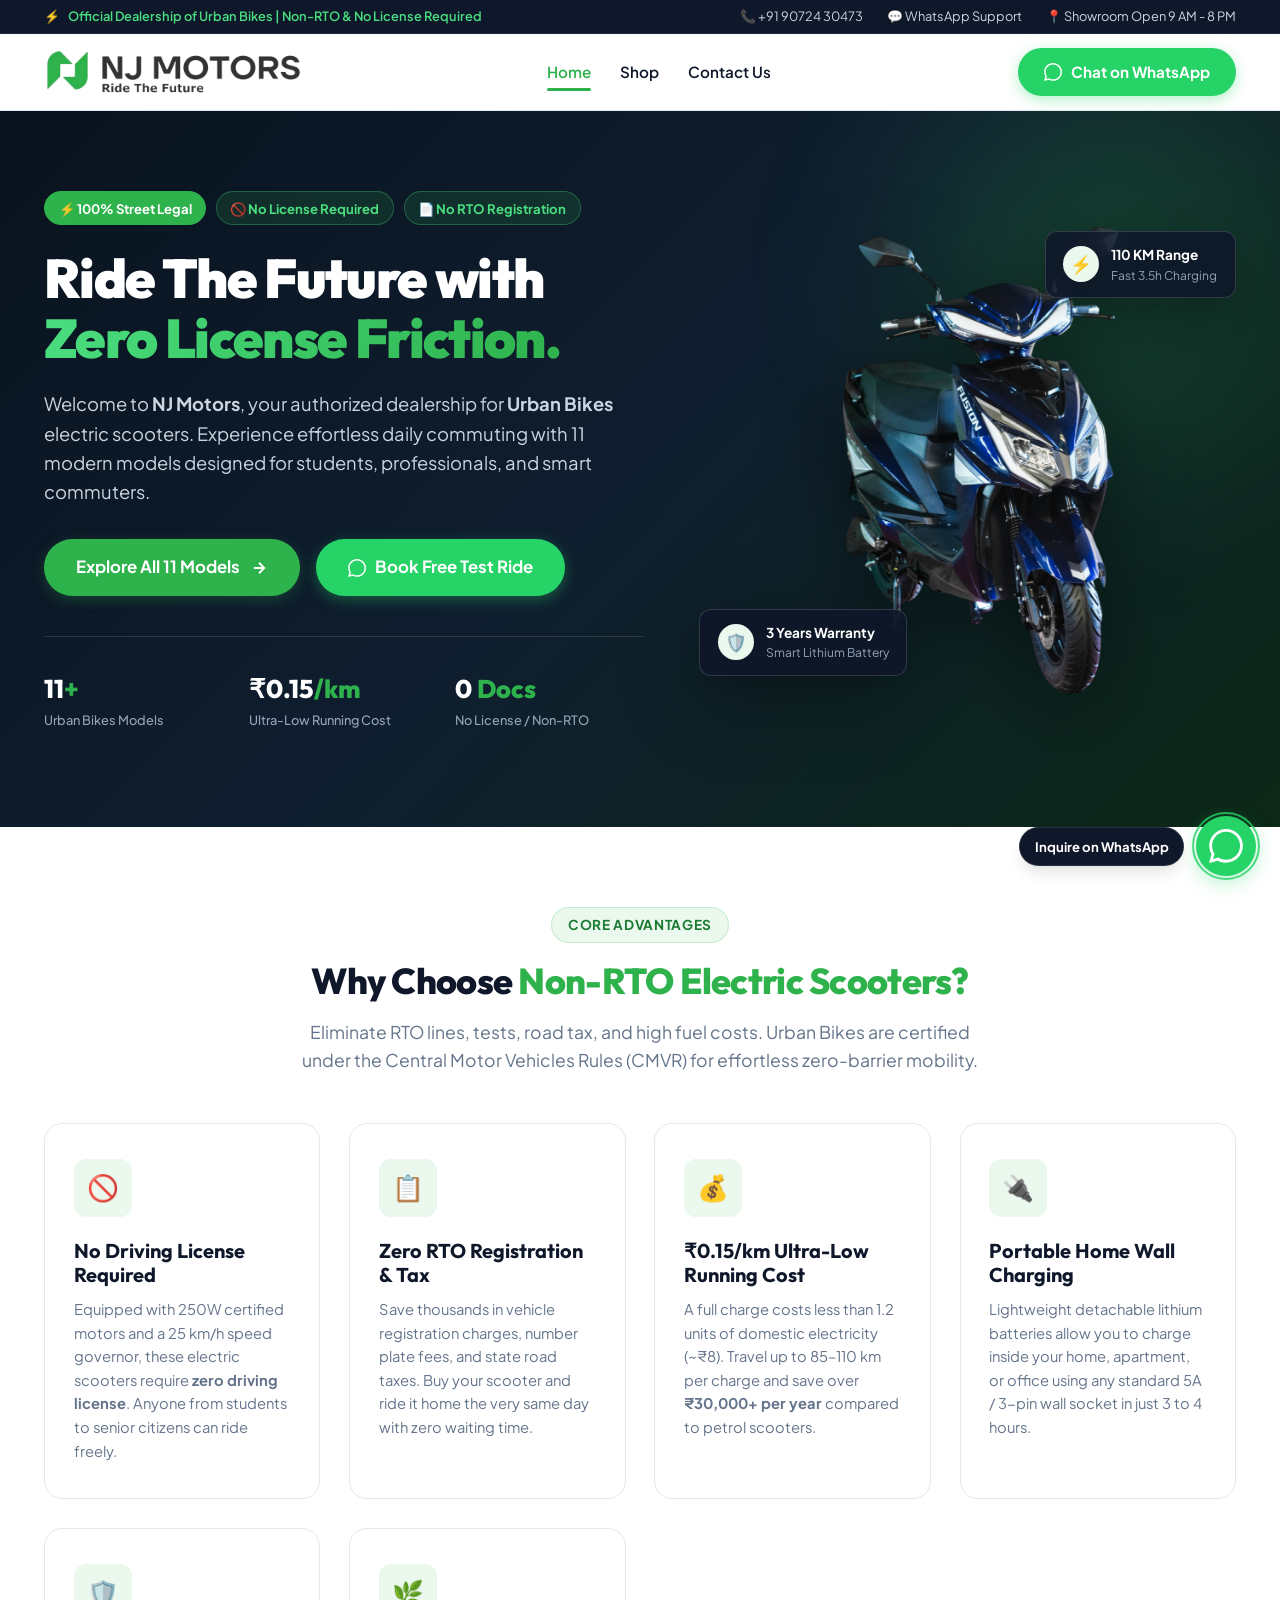
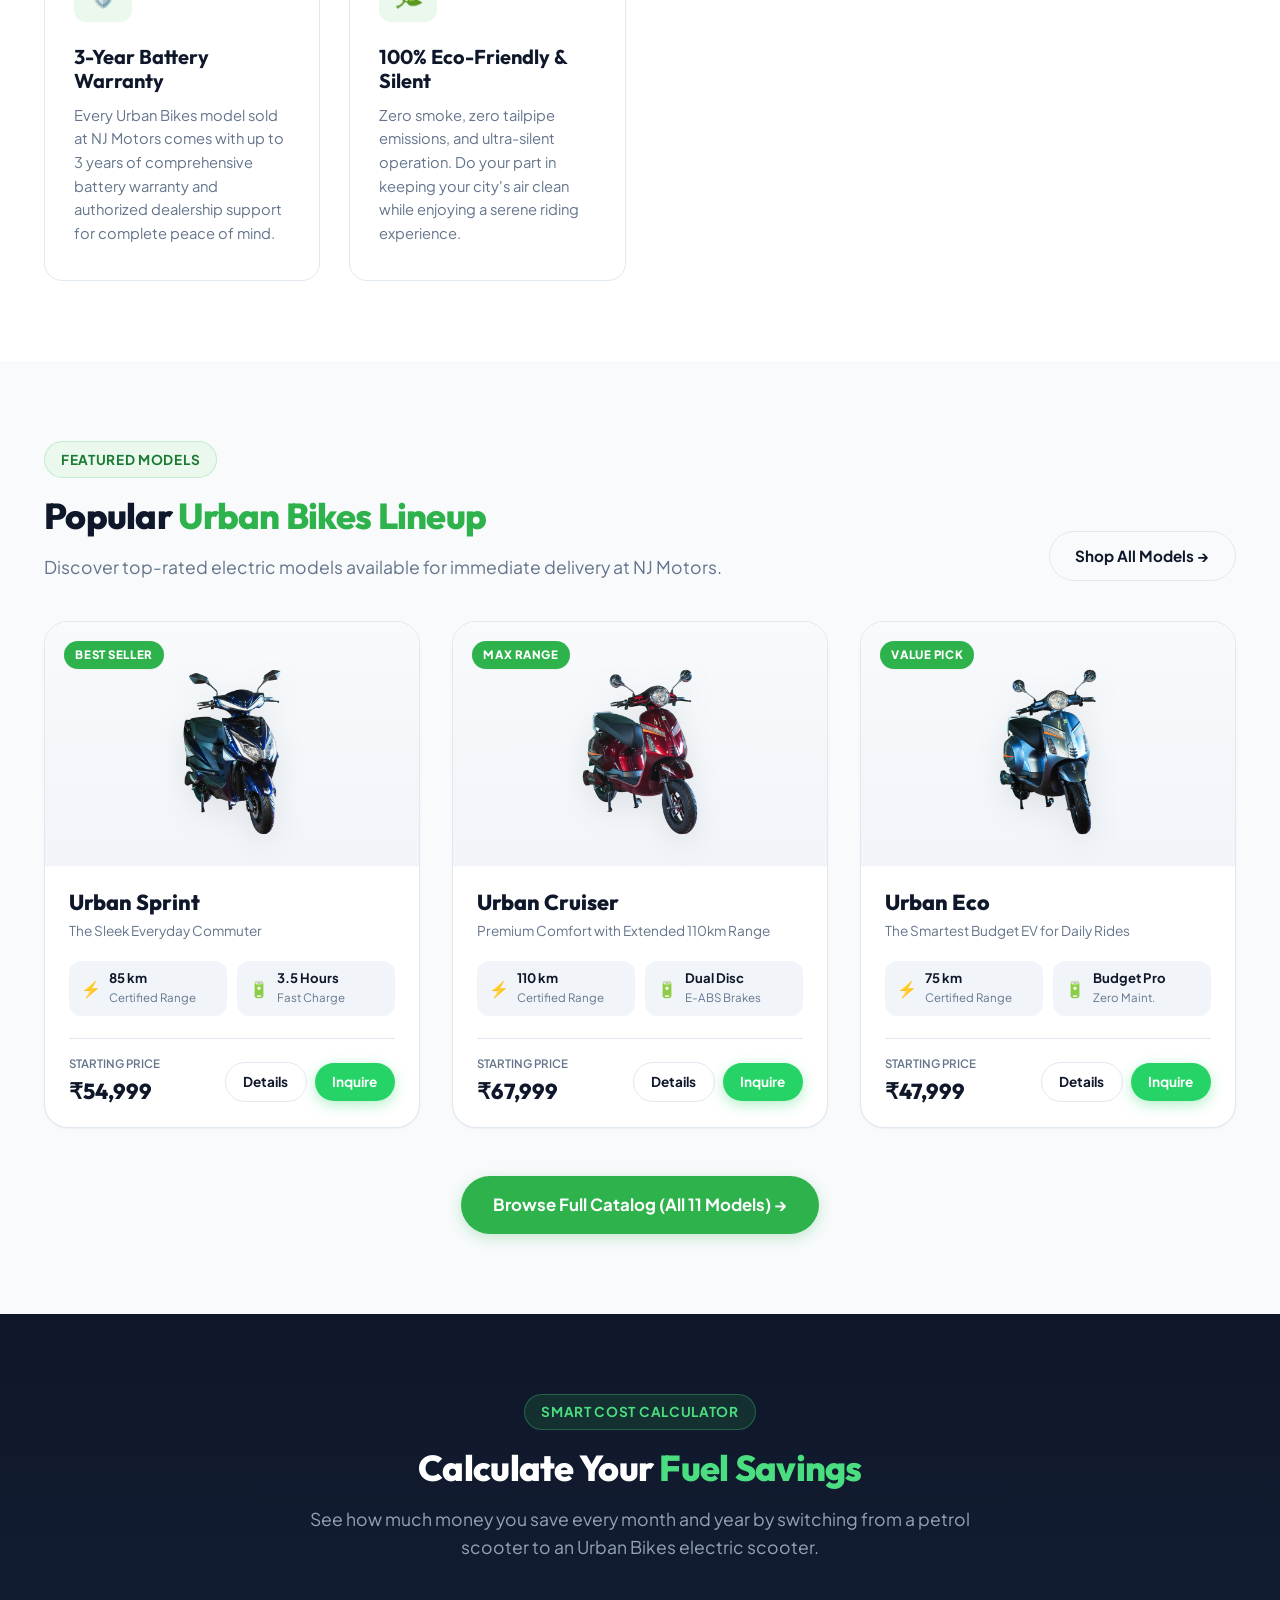
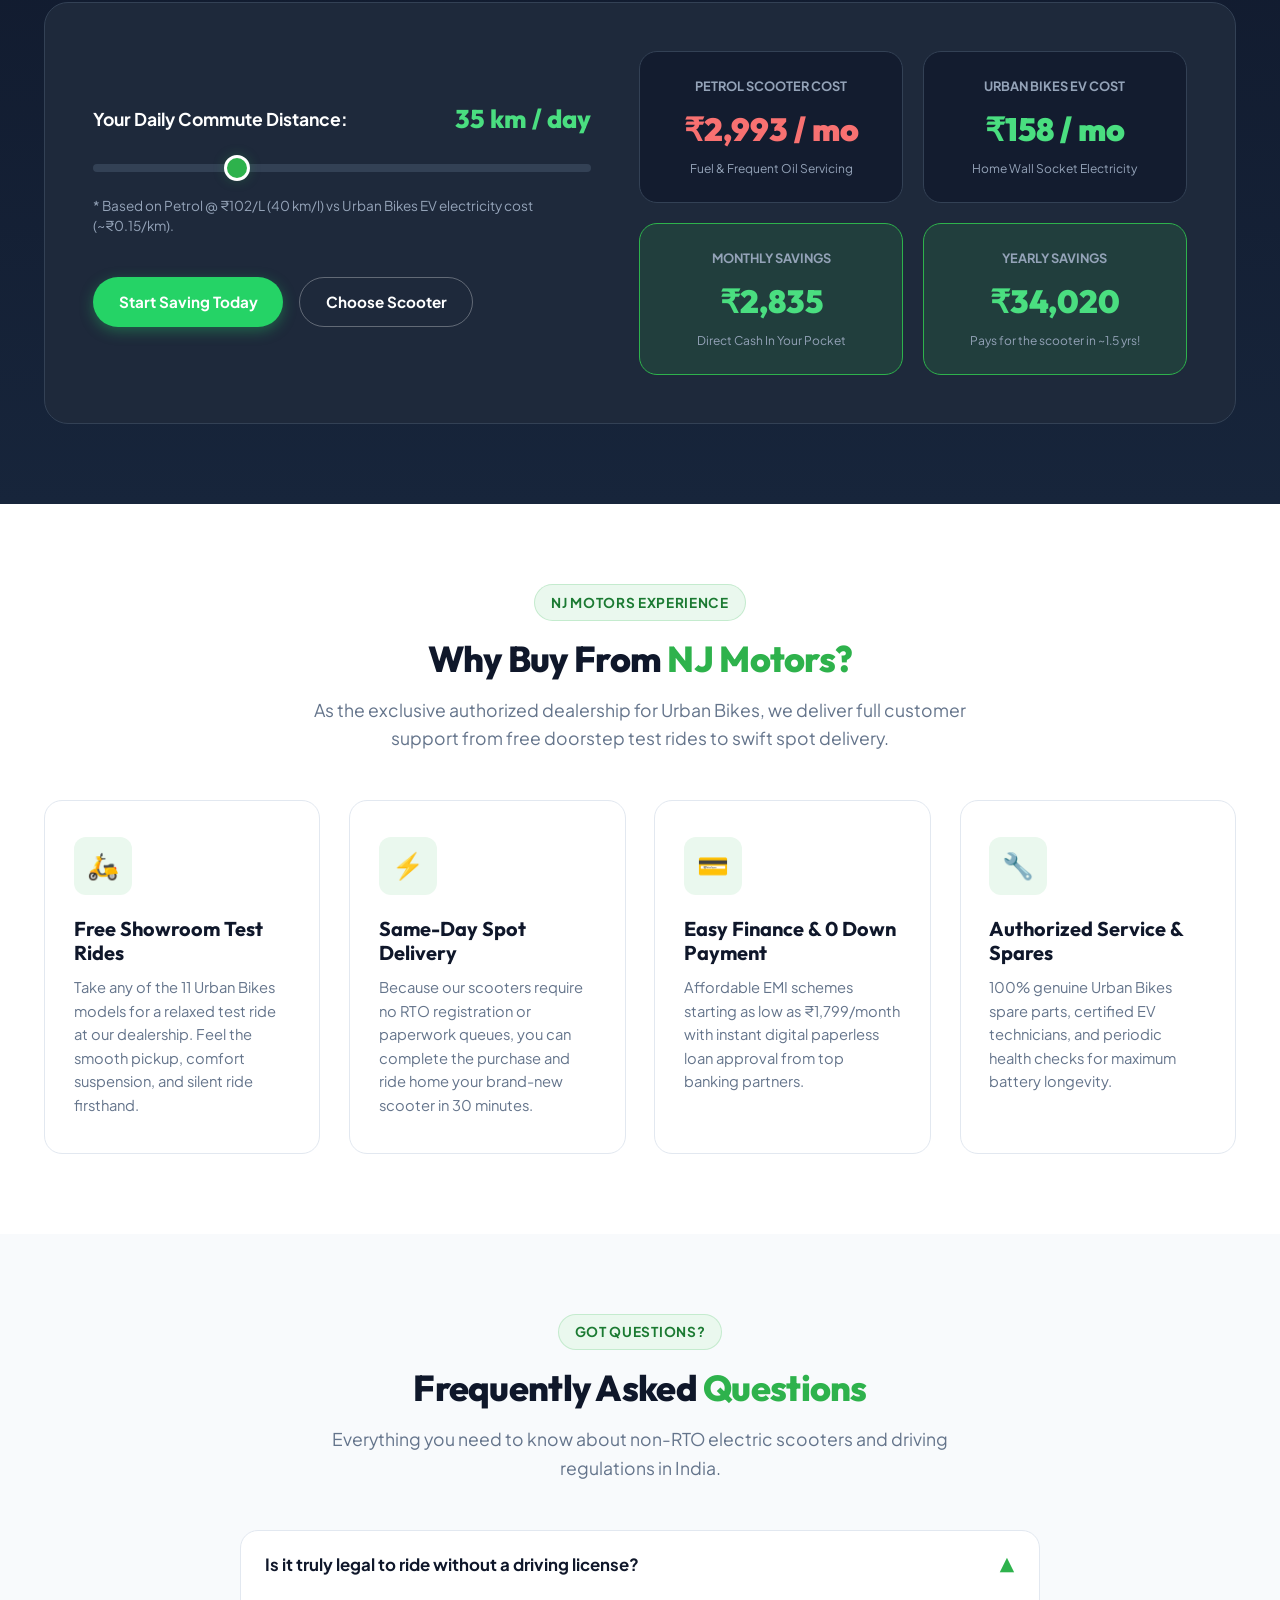
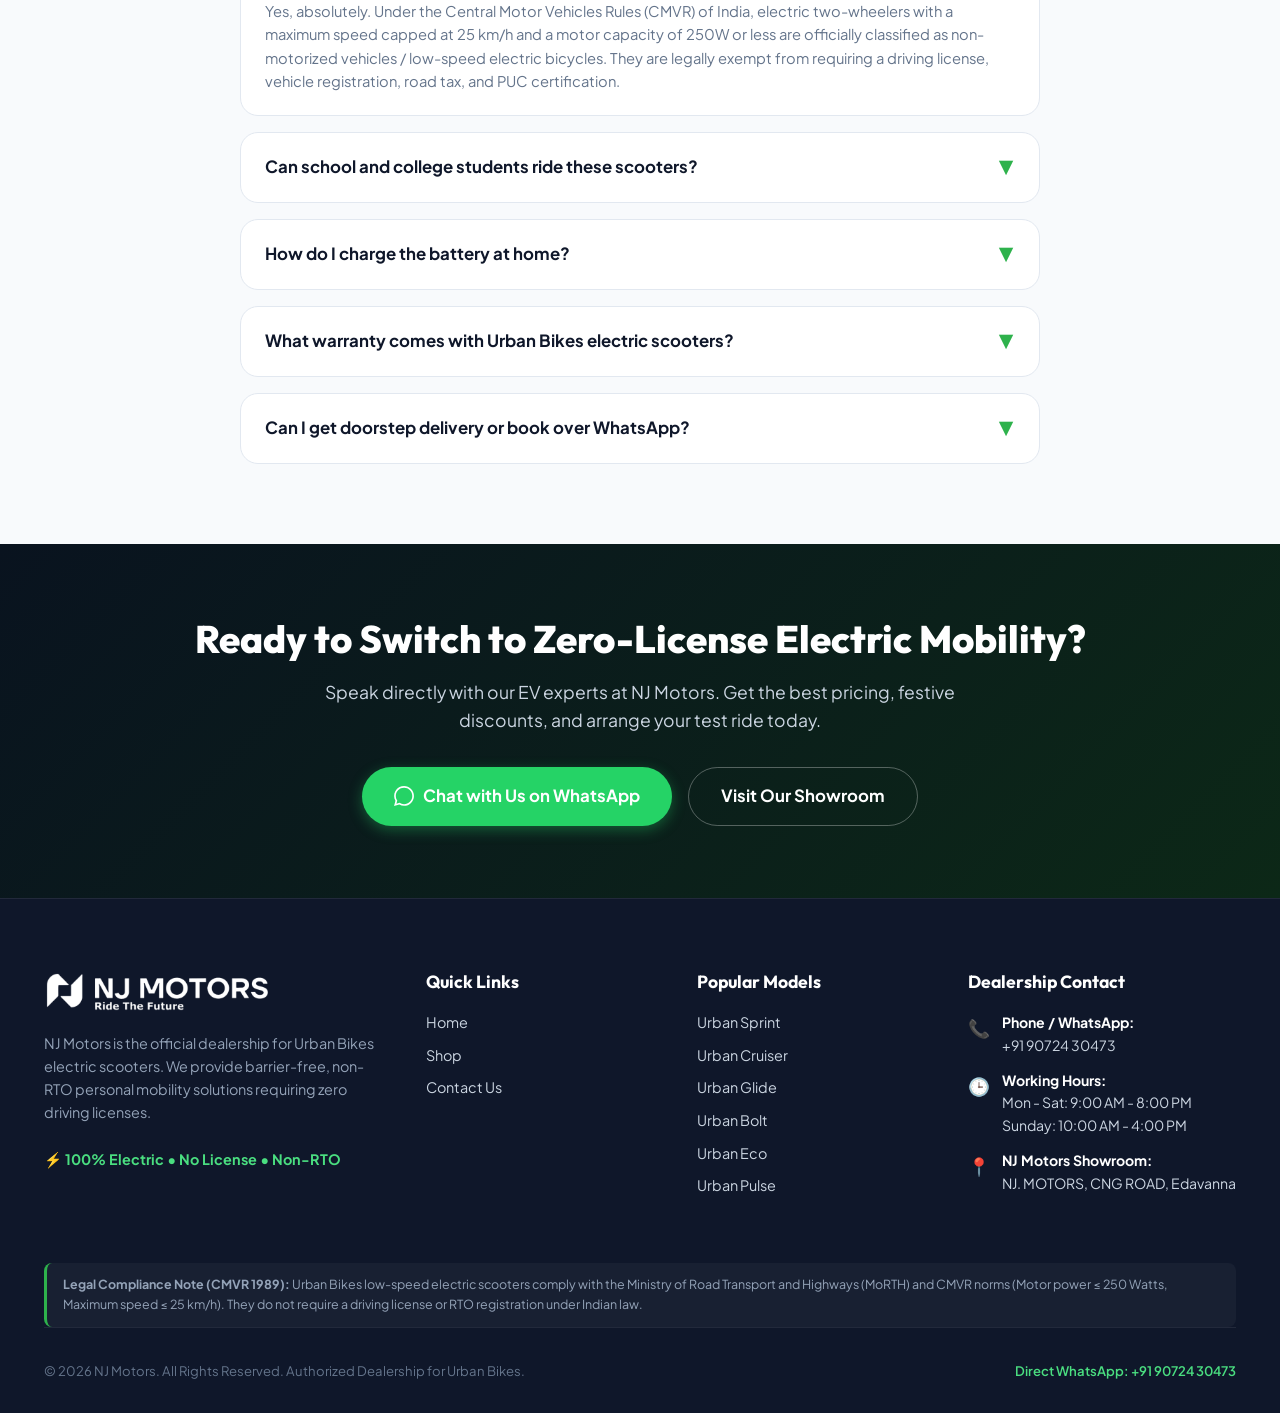
==== index.html @ e641f274 "Contact" ====
<!DOCTYPE html>
<html lang="en">
<head>
  <meta charset="UTF-8" />
  <meta name="viewport" content="width=device-width, initial-scale=1.0" />
  <title>NJ Motors | Urban Bikes Electric Scooters - No License Required</title>
  <meta name="description" content="NJ Motors is the official dealership for Urban Bikes electric scooters in India. Discover 11 smart electric scooters that require no driving license and zero RTO registration. WhatsApp: +919072430473." />
  <meta name="keywords" content="NJ Motors, Urban Bikes, electric scooter without license, non-RTO electric scooter, low speed EV, electric bike India" />
  <link rel="stylesheet" href="css/style.css" />
</head>
<body>

  <!-- Top Bar -->
  <div class="header-topbar">
    <div class="container header-topbar-inner">
      <div class="topbar-badge">
        <span>⚡</span> Official Dealership of Urban Bikes | Non-RTO &amp; No License Required
      </div>
      <div class="topbar-contact">
        <a href="tel:+919072430473">📞 +91 90724 30473</a>
        <a href="https://wa.me/919072430473?text=Hi%20NJ%20Motors,%20I%20am%20interested%20in%20Urban%20Bikes%20electric%20scooters." target="_blank">💬 WhatsApp Support</a>
        <span>📍 Showroom Open 9 AM - 8 PM</span>
      </div>
    </div>
  </div>

  <!-- Main Navigation Header -->
  <header class="site-header">
    <div class="container header-nav-container">
      <a href="index.html" class="brand-logo-link" title="NJ Motors - Home">
        <img src="assets/logo.png" alt="NJ Motors Logo" class="brand-logo-img" />
      </a>

      <nav class="nav-links">
        <a href="index.html" class="nav-link active">Home</a>
        <a href="models.html" class="nav-link">Shop</a>
        <a href="contact.html" class="nav-link">Contact Us</a>
      </nav>

      <div class="nav-actions">
        <a href="https://wa.me/919072430473?text=Hi%20NJ%20Motors,%20I%20would%20like%20to%20know%20more%20about%20your%20Urban%20Bikes%20lineup!" class="btn btn-whatsapp" target="_blank">
          <svg width="18" height="18" viewBox="0 0 24 24" fill="currentColor"><path d="M.057 24l1.687-6.163c-1.041-1.804-1.588-3.849-1.587-5.946.003-6.556 5.338-11.891 11.893-11.891 3.181.001 6.167 1.24 8.413 3.488 2.245 2.248 3.481 5.236 3.48 8.414-.003 6.557-5.338 11.892-11.893 11.892-1.99-.001-3.951-.5-5.688-1.448l-6.305 1.654zm6.597-3.807c1.676.995 3.276 1.591 5.392 1.592 5.448 0 9.886-4.434 9.889-9.885.002-5.462-4.415-9.89-9.881-9.892-5.452 0-9.887 4.434-9.889 9.884-.001 2.225.651 3.891 1.746 5.634l-.999 3.648 3.742-.981z"/></svg>
          Chat on WhatsApp
        </a>
        <button class="mobile-menu-toggle" id="mobileMenuToggle" aria-label="Open Navigation Menu">
          ☰
        </button>
      </div>
    </div>
  </header>

  <!-- Mobile Drawer Menu -->
  <div class="mobile-nav-overlay" id="mobileNavOverlay"></div>
  <div class="mobile-nav-drawer" id="mobileNavDrawer">
    <div class="mobile-drawer-header">
      <img src="assets/logo.png" alt="NJ Motors Logo" style="height: 38px;" />
      <button class="mobile-drawer-close" id="mobileDrawerClose" aria-label="Close Menu">✕</button>
    </div>
    <div class="mobile-nav-links">
      <a href="index.html" class="mobile-nav-link active">Home</a>
      <a href="models.html" class="mobile-nav-link">Shop</a>
      <a href="contact.html" class="mobile-nav-link">Contact Us</a>
    </div>
    <div style="margin-top: auto; padding-top: 1.5rem;">
      <a href="https://wa.me/919072430473?text=Hi%20NJ%20Motors,%20I%20want%20to%20know%20more%20about%20Urban%20Bikes!" class="btn btn-whatsapp btn-block" target="_blank">
        WhatsApp: +91 90724 30473
      </a>
    </div>
  </div>

  <!-- Hero Section -->
  <section class="hero-section">
    <div class="hero-bg-glow"></div>
    <div class="container hero-grid">
      <div class="hero-content">
        <div class="hero-badge-row">
          <span class="hero-badge highlight">⚡ 100% Street Legal</span>
          <span class="hero-badge">🚫 No License Required</span>
          <span class="hero-badge">📄 No RTO Registration</span>
        </div>

        <h1 class="hero-title">
          Ride The Future with <span>Zero License Friction.</span>
        </h1>

        <p class="hero-subtitle">
          Welcome to <strong>NJ Motors</strong>, your authorized dealership for <strong>Urban Bikes</strong> electric scooters. Experience effortless daily commuting with 11 modern models designed for students, professionals, and smart commuters.
        </p>

        <div class="hero-actions">
          <a href="models.html" class="btn btn-primary btn-lg">
            Explore All 11 Models
            <svg width="18" height="18" viewBox="0 0 24 24" fill="none" stroke="currentColor" stroke-width="2.5"><path d="M5 12h14M12 5l7 7-7 7"/></svg>
          </a>
          <a href="https://wa.me/919072430473?text=Hi%20NJ%20Motors,%20I%20want%20to%20book%20a%20free%20test%20ride%20for%20Urban%20Bikes%20electric%20scooter." class="btn btn-whatsapp btn-lg" target="_blank">
            <svg width="18" height="18" viewBox="0 0 24 24" fill="currentColor"><path d="M.057 24l1.687-6.163c-1.041-1.804-1.588-3.849-1.587-5.946.003-6.556 5.338-11.891 11.893-11.891 3.181.001 6.167 1.24 8.413 3.488 2.245 2.248 3.481 5.236 3.48 8.414-.003 6.557-5.338 11.892-11.893 11.892-1.99-.001-3.951-.5-5.688-1.448l-6.305 1.654zm6.597-3.807c1.676.995 3.276 1.591 5.392 1.592 5.448 0 9.886-4.434 9.889-9.885.002-5.462-4.415-9.89-9.881-9.892-5.452 0-9.887 4.434-9.889 9.884-.001 2.225.651 3.891 1.746 5.634l-.999 3.648 3.742-.981z"/></svg>
            Book Free Test Ride
          </a>
        </div>

        <div class="hero-trust-bar">
          <div class="trust-item">
            <div class="trust-number">11<span>+</span></div>
            <div class="trust-label">Urban Bikes Models</div>
          </div>
          <div class="trust-item">
            <div class="trust-number">₹0.15<span>/km</span></div>
            <div class="trust-label">Ultra-Low Running Cost</div>
          </div>
          <div class="trust-item">
            <div class="trust-number">0<span> Docs</span></div>
            <div class="trust-label">No License / Non-RTO</div>
          </div>
        </div>
      </div>

      <div class="hero-visual">
        <div class="hero-image-wrapper">
          <img src="assets/images/b2.png" alt="Urban Bikes Electric Scooter by NJ Motors" />
          
          <div class="hero-feature-bubble top-right">
            <div class="bubble-icon">⚡</div>
            <div>
              <div class="bubble-title">110 KM Range</div>
              <div class="bubble-sub">Fast 3.5h Charging</div>
            </div>
          </div>

          <div class="hero-feature-bubble bottom-left">
            <div class="bubble-icon">🛡️</div>
            <div>
              <div class="bubble-title">3 Years Warranty</div>
              <div class="bubble-sub">Smart Lithium Battery</div>
            </div>
          </div>
        </div>
      </div>
    </div>
  </section>

  <!-- Key Differentiators / USPs Section -->
  <section class="section-padding" id="why-no-license" style="background-color: #ffffff;">
    <div class="container text-center">
      <span class="section-tag">Core Advantages</span>
      <h2 class="section-title">Why Choose <span class="highlight-green">Non-RTO Electric Scooters?</span></h2>
      <p class="section-subtitle">
        Eliminate RTO lines, tests, road tax, and high fuel costs. Urban Bikes are certified under the Central Motor Vehicles Rules (CMVR) for effortless zero-barrier mobility.
      </p>

      <div class="usp-grid text-left">
        <div class="usp-card">
          <div class="usp-icon-box">🚫</div>
          <h3 class="usp-title">No Driving License Required</h3>
          <p class="usp-desc">
            Equipped with 250W certified motors and a 25 km/h speed governor, these electric scooters require <strong>zero driving license</strong>. Anyone from students to senior citizens can ride freely.
          </p>
        </div>

        <div class="usp-card">
          <div class="usp-icon-box">📋</div>
          <h3 class="usp-title">Zero RTO Registration &amp; Tax</h3>
          <p class="usp-desc">
            Save thousands in vehicle registration charges, number plate fees, and state road taxes. Buy your scooter and ride it home the very same day with zero waiting time.
          </p>
        </div>

        <div class="usp-card">
          <div class="usp-icon-box">💰</div>
          <h3 class="usp-title">₹0.15/km Ultra-Low Running Cost</h3>
          <p class="usp-desc">
            A full charge costs less than 1.2 units of domestic electricity (~₹8). Travel up to 85–110 km per charge and save over <strong>₹30,000+ per year</strong> compared to petrol scooters.
          </p>
        </div>

        <div class="usp-card">
          <div class="usp-icon-box">🔌</div>
          <h3 class="usp-title">Portable Home Wall Charging</h3>
          <p class="usp-desc">
            Lightweight detachable lithium batteries allow you to charge inside your home, apartment, or office using any standard 5A / 3-pin wall socket in just 3 to 4 hours.
          </p>
        </div>

        <div class="usp-card">
          <div class="usp-icon-box">🛡️</div>
          <h3 class="usp-title">3-Year Battery Warranty</h3>
          <p class="usp-desc">
            Every Urban Bikes model sold at NJ Motors comes with up to 3 years of comprehensive battery warranty and authorized dealership support for complete peace of mind.
          </p>
        </div>

        <div class="usp-card">
          <div class="usp-icon-box">🌿</div>
          <h3 class="usp-title">100% Eco-Friendly &amp; Silent</h3>
          <p class="usp-desc">
            Zero smoke, zero tailpipe emissions, and ultra-silent operation. Do your part in keeping your city's air clean while enjoying a serene riding experience.
          </p>
        </div>
      </div>
    </div>
  </section>

  <!-- Featured Models Showcase Section -->
  <section class="section-padding" style="background-color: var(--bg-body);">
    <div class="container">
      <div style="display: flex; justify-content: space-between; align-items: flex-end; flex-wrap: wrap; gap: 1rem; margin-bottom: 2rem;">
        <div>
          <span class="section-tag">Featured Models</span>
          <h2 class="section-title">Popular <span class="highlight-green">Urban Bikes Lineup</span></h2>
          <p class="section-subtitle" style="margin-left: 0;">Discover top-rated electric models available for immediate delivery at NJ Motors.</p>
        </div>
        <a href="models.html" class="btn btn-outline">
          Shop All Models →
        </a>
      </div>

      <div class="scooter-grid">
        <!-- Card 1: Urban Sprint -->
        <div class="scooter-card">
          <div class="card-badge-top">
            <span class="scooter-badge">Best Seller</span>
          </div>
          <div class="scooter-img-box">
            <a href="product.html?id=urban-sprint">
              <img src="assets/images/b2.png" alt="Urban Sprint Electric Scooter" class="scooter-img" />
            </a>
          </div>
          <div class="card-body">
            <h3 class="scooter-name"><a href="product.html?id=urban-sprint">Urban Sprint</a></h3>
            <p class="scooter-tagline">The Sleek Everyday Commuter</p>
            <div class="scooter-specs-pills">
              <div class="spec-pill">
                <span class="spec-pill-icon">⚡</span>
                <div class="spec-pill-text"><strong>85 km</strong><span>Certified Range</span></div>
              </div>
              <div class="spec-pill">
                <span class="spec-pill-icon">🔋</span>
                <div class="spec-pill-text"><strong>3.5 Hours</strong><span>Fast Charge</span></div>
              </div>
            </div>
            <div class="card-footer">
              <div class="scooter-price-box">
                <span class="price-label">Starting Price</span>
                <span class="price-val">₹54,999</span>
              </div>
              <div class="card-actions">
                <a href="product.html?id=urban-sprint" class="btn btn-outline btn-sm">Details</a>
                <a href="https://wa.me/919072430473?text=Hi%20NJ%20Motors,%20I%20want%20to%20inquire%20about%20the%20Urban%20Sprint%20(Price:%20₹54,999)" class="btn btn-whatsapp btn-sm" target="_blank">Inquire</a>
              </div>
            </div>
          </div>
        </div>

        <!-- Card 2: Urban Cruiser -->
        <div class="scooter-card">
          <div class="card-badge-top">
            <span class="scooter-badge">Max Range</span>
          </div>
          <div class="scooter-img-box">
            <a href="product.html?id=urban-cruiser">
              <img src="assets/images/12.png" alt="Urban Cruiser Electric Scooter" class="scooter-img" />
            </a>
          </div>
          <div class="card-body">
            <h3 class="scooter-name"><a href="product.html?id=urban-cruiser">Urban Cruiser</a></h3>
            <p class="scooter-tagline">Premium Comfort with Extended 110km Range</p>
            <div class="scooter-specs-pills">
              <div class="spec-pill">
                <span class="spec-pill-icon">⚡</span>
                <div class="spec-pill-text"><strong>110 km</strong><span>Certified Range</span></div>
              </div>
              <div class="spec-pill">
                <span class="spec-pill-icon">🔋</span>
                <div class="spec-pill-text"><strong>Dual Disc</strong><span>E-ABS Brakes</span></div>
              </div>
            </div>
            <div class="card-footer">
              <div class="scooter-price-box">
                <span class="price-label">Starting Price</span>
                <span class="price-val">₹67,999</span>
              </div>
              <div class="card-actions">
                <a href="product.html?id=urban-cruiser" class="btn btn-outline btn-sm">Details</a>
                <a href="https://wa.me/919072430473?text=Hi%20NJ%20Motors,%20I%20want%20to%20inquire%20about%20the%20Urban%20Cruiser%20(Price:%20₹67,999)" class="btn btn-whatsapp btn-sm" target="_blank">Inquire</a>
              </div>
            </div>
          </div>
        </div>

        <!-- Card 3: Urban Eco -->
        <div class="scooter-card">
          <div class="card-badge-top">
            <span class="scooter-badge">Value Pick</span>
          </div>
          <div class="scooter-img-box">
            <a href="product.html?id=urban-eco">
              <img src="assets/images/g1.png" alt="Urban Eco Electric Scooter" class="scooter-img" />
            </a>
          </div>
          <div class="card-body">
            <h3 class="scooter-name"><a href="product.html?id=urban-eco">Urban Eco</a></h3>
            <p class="scooter-tagline">The Smartest Budget EV for Daily Rides</p>
            <div class="scooter-specs-pills">
              <div class="spec-pill">
                <span class="spec-pill-icon">⚡</span>
                <div class="spec-pill-text"><strong>75 km</strong><span>Certified Range</span></div>
              </div>
              <div class="spec-pill">
                <span class="spec-pill-icon">🔋</span>
                <div class="spec-pill-text"><strong>Budget Pro</strong><span>Zero Maint.</span></div>
              </div>
            </div>
            <div class="card-footer">
              <div class="scooter-price-box">
                <span class="price-label">Starting Price</span>
                <span class="price-val">₹47,999</span>
              </div>
              <div class="card-actions">
                <a href="product.html?id=urban-eco" class="btn btn-outline btn-sm">Details</a>
                <a href="https://wa.me/919072430473?text=Hi%20NJ%20Motors,%20I%20want%20to%20inquire%20about%20the%20Urban%20Eco%20(Price:%20₹47,999)" class="btn btn-whatsapp btn-sm" target="_blank">Inquire</a>
              </div>
            </div>
          </div>
        </div>
      </div>

      <div class="text-center" style="margin-top: 3rem;">
        <a href="models.html" class="btn btn-primary btn-lg">
          Browse Full Catalog (All 11 Models) →
        </a>
      </div>
    </div>
  </section>

  <!-- Interactive Fuel Savings Calculator -->
  <section class="calculator-section" id="savings-calculator">
    <div class="container">
      <div class="text-center">
        <span class="section-tag dark">Smart Cost Calculator</span>
        <h2 class="section-title white">Calculate Your <span style="color: #4ade80;">Fuel Savings</span></h2>
        <p class="section-subtitle white">
          See how much money you save every month and year by switching from a petrol scooter to an Urban Bikes electric scooter.
        </p>
      </div>

      <div class="calculator-card">
        <div class="calc-slider-wrap">
          <div class="calc-range-label">
            <span class="calc-range-title">Your Daily Commute Distance:</span>
            <span class="calc-km-val" id="dailyKmValue">35 km / day</span>
          </div>
          <input type="range" min="10" max="100" value="35" step="5" class="calc-slider" id="dailyKmSlider" />
          
          <div style="font-size: 0.85rem; color: #94a3b8; line-height: 1.5;">
            * Based on Petrol @ ₹102/L (40 km/l) vs Urban Bikes EV electricity cost (~₹0.15/km).
          </div>

          <div style="display: flex; gap: 1rem; margin-top: 1rem;">
            <a href="https://wa.me/919072430473?text=Hi%20NJ%20Motors,%20I%20calculated%20my%20fuel%20savings%20and%20want%20to%20switch%20to%20an%20Urban%20Bikes%20scooter!" class="btn btn-whatsapp" target="_blank">
              Start Saving Today
            </a>
            <a href="models.html" class="btn btn-outline-white">
              Choose Scooter
            </a>
          </div>
        </div>

        <div class="calc-results-grid">
          <div class="calc-result-box">
            <div class="calc-box-title">Petrol Scooter Cost</div>
            <div class="calc-box-num" id="calcPetrolCost" style="color: #f87171;">₹2,992 / mo</div>
            <div class="calc-box-sub">Fuel &amp; Frequent Oil Servicing</div>
          </div>

          <div class="calc-result-box">
            <div class="calc-box-title">Urban Bikes EV Cost</div>
            <div class="calc-box-num" id="calcEvCost" style="color: #4ade80;">₹158 / mo</div>
            <div class="calc-box-sub">Home Wall Socket Electricity</div>
          </div>

          <div class="calc-result-box highlight">
            <div class="calc-box-title">Monthly Savings</div>
            <div class="calc-box-num" id="calcMonthlySavings">₹2,834</div>
            <div class="calc-box-sub">Direct Cash In Your Pocket</div>
          </div>

          <div class="calc-result-box highlight">
            <div class="calc-box-title">Yearly Savings</div>
            <div class="calc-box-num" id="calcYearlySavings">₹34,008</div>
            <div class="calc-box-sub">Pays for the scooter in ~1.5 yrs!</div>
          </div>
        </div>
      </div>
    </div>
  </section>

  <!-- Dealership Advantages & Why NJ Motors -->
  <section class="section-padding" style="background-color: #ffffff;">
    <div class="container">
      <div class="text-center">
        <span class="section-tag">NJ Motors Experience</span>
        <h2 class="section-title">Why Buy From <span class="highlight-green">NJ Motors?</span></h2>
        <p class="section-subtitle">
          As the exclusive authorized dealership for Urban Bikes, we deliver full customer support from free doorstep test rides to swift spot delivery.
        </p>
      </div>

      <div class="usp-grid" style="margin-top: 3rem;">
        <div class="usp-card">
          <div class="usp-icon-box">🛵</div>
          <h3 class="usp-title">Free Showroom Test Rides</h3>
          <p class="usp-desc">Take any of the 11 Urban Bikes models for a relaxed test ride at our dealership. Feel the smooth pickup, comfort suspension, and silent ride firsthand.</p>
        </div>

        <div class="usp-card">
          <div class="usp-icon-box">⚡</div>
          <h3 class="usp-title">Same-Day Spot Delivery</h3>
          <p class="usp-desc">Because our scooters require no RTO registration or paperwork queues, you can complete the purchase and ride home your brand-new scooter in 30 minutes.</p>
        </div>

        <div class="usp-card">
          <div class="usp-icon-box">💳</div>
          <h3 class="usp-title">Easy Finance &amp; 0 Down Payment</h3>
          <p class="usp-desc">Affordable EMI schemes starting as low as ₹1,799/month with instant digital paperless loan approval from top banking partners.</p>
        </div>

        <div class="usp-card">
          <div class="usp-icon-box">🔧</div>
          <h3 class="usp-title">Authorized Service &amp; Spares</h3>
          <p class="usp-desc">100% genuine Urban Bikes spare parts, certified EV technicians, and periodic health checks for maximum battery longevity.</p>
        </div>
      </div>
    </div>
  </section>

  <!-- FAQ Section -->
  <section class="section-padding" id="faq" style="background-color: var(--bg-body);">
    <div class="container">
      <div class="text-center">
        <span class="section-tag">Got Questions?</span>
        <h2 class="section-title">Frequently Asked <span class="highlight-green">Questions</span></h2>
        <p class="section-subtitle">Everything you need to know about non-RTO electric scooters and driving regulations in India.</p>
      </div>

      <div class="faq-grid">
        <div class="faq-card open">
          <div class="faq-header">
            <span>Is it truly legal to ride without a driving license?</span>
            <span class="faq-toggle-icon">▼</span>
          </div>
          <div class="faq-body">
            Yes, absolutely. Under the Central Motor Vehicles Rules (CMVR) of India, electric two-wheelers with a maximum speed capped at 25 km/h and a motor capacity of 250W or less are officially classified as non-motorized vehicles / low-speed electric bicycles. They are legally exempt from requiring a driving license, vehicle registration, road tax, and PUC certification.
          </div>
        </div>

        <div class="faq-card">
          <div class="faq-header">
            <span>Can school and college students ride these scooters?</span>
            <span class="faq-toggle-icon">▼</span>
          </div>
          <div class="faq-body">
            Yes! Because no driving license is required, students aged 16 and above can comfortably commute to school, college, tuition centers, and sports practices without any legal hassle.
          </div>
        </div>

        <div class="faq-card">
          <div class="faq-header">
            <span>How do I charge the battery at home?</span>
            <span class="faq-toggle-icon">▼</span>
          </div>
          <div class="faq-body">
            All Urban Bikes models can be charged using any regular 3-pin 5A or 15A wall socket in your home, apartment parking, or office. Most models also feature a portable detachable lithium battery pack that you can carry upstairs with the included handle.
          </div>
        </div>

        <div class="faq-card">
          <div class="faq-header">
            <span>What warranty comes with Urban Bikes electric scooters?</span>
            <span class="faq-toggle-icon">▼</span>
          </div>
          <div class="faq-body">
            All Lithium-ion models come with a 3-Year Comprehensive Battery Warranty and 1-Year Motor &amp; Controller Warranty directly backed by NJ Motors dealership.
          </div>
        </div>

        <div class="faq-card">
          <div class="faq-header">
            <span>Can I get doorstep delivery or book over WhatsApp?</span>
            <span class="faq-toggle-icon">▼</span>
          </div>
          <div class="faq-body">
            Yes! You can contact us directly on WhatsApp at <strong>+91 90724 30473</strong>, choose your preferred color and model, and arrange for fast doorstep delivery or showroom pickup.
          </div>
        </div>
      </div>
    </div>
  </section>

  <!-- CTA Banner -->
  <section style="background: linear-gradient(135deg, #09131f 0%, #0c2817 100%); color: #ffffff; padding: 4.5rem 0; text-align: center;">
    <div class="container">
      <h2 style="font-size: 2.4rem; font-weight: 800; margin-bottom: 1rem; color: #ffffff;">
        Ready to Switch to Zero-License Electric Mobility?
      </h2>
      <p style="font-size: 1.1rem; color: #cbd5e1; max-width: 650px; margin: 0 auto 2rem;">
        Speak directly with our EV experts at NJ Motors. Get the best pricing, festive discounts, and arrange your test ride today.
      </p>
      <div style="display: flex; justify-content: center; gap: 1rem; flex-wrap: wrap;">
        <a href="https://wa.me/919072430473?text=Hi%20NJ%20Motors,%20I%20am%20ready%20to%20buy%20an%20Urban%20Bikes%20scooter.%20Please%20guide%20me!" class="btn btn-whatsapp btn-lg" target="_blank">
          <svg width="20" height="20" viewBox="0 0 24 24" fill="currentColor"><path d="M.057 24l1.687-6.163c-1.041-1.804-1.588-3.849-1.587-5.946.003-6.556 5.338-11.891 11.893-11.891 3.181.001 6.167 1.24 8.413 3.488 2.245 2.248 3.481 5.236 3.48 8.414-.003 6.557-5.338 11.892-11.893 11.892-1.99-.001-3.951-.5-5.688-1.448l-6.305 1.654zm6.597-3.807c1.676.995 3.276 1.591 5.392 1.592 5.448 0 9.886-4.434 9.889-9.885.002-5.462-4.415-9.89-9.881-9.892-5.452 0-9.887 4.434-9.889 9.884-.001 2.225.651 3.891 1.746 5.634l-.999 3.648 3.742-.981z"/></svg>
          Chat with Us on WhatsApp
        </a>
        <a href="contact.html" class="btn btn-outline-white btn-lg">
          Visit Our Showroom
        </a>
      </div>
    </div>
  </section>

  <!-- Footer -->
  <footer class="site-footer">
    <div class="container">
      <div class="footer-grid">
        <div>
          <img src="assets/logo.png" alt="NJ Motors" class="footer-brand-logo" />
          <p class="footer-bio">
            NJ Motors is the official dealership for Urban Bikes electric scooters. We provide barrier-free, non-RTO personal mobility solutions requiring zero driving licenses.
          </p>
          <div style="color: #4ade80; font-weight: 700; font-size: 0.9rem;">
            ⚡ 100% Electric • No License • Non-RTO
          </div>
        </div>

        <div>
          <h4 class="footer-heading">Quick Links</h4>
          <div class="footer-links-list">
            <a href="index.html">Home</a>
            <a href="models.html">Shop</a>
            <a href="contact.html">Contact Us</a>
          </div>
        </div>

        <div>
          <h4 class="footer-heading">Popular Models</h4>
          <div class="footer-links-list">
            <a href="product.html?id=urban-sprint">Urban Sprint</a>
            <a href="product.html?id=urban-cruiser">Urban Cruiser</a>
            <a href="product.html?id=urban-glide">Urban Glide</a>
            <a href="product.html?id=urban-bolt">Urban Bolt</a>
            <a href="product.html?id=urban-eco">Urban Eco</a>
            <a href="product.html?id=urban-pulse">Urban Pulse</a>
          </div>
        </div>

        <div>
          <h4 class="footer-heading">Dealership Contact</h4>
          <div class="footer-contact-item">
            <span class="footer-contact-icon">📞</span>
            <div>
              <div style="font-weight: 700; color: #ffffff;">Phone / WhatsApp:</div>
              <a href="https://wa.me/919072430473" target="_blank">+91 90724 30473</a>
            </div>
          </div>
          <div class="footer-contact-item">
            <span class="footer-contact-icon">🕒</span>
            <div>
              <div style="font-weight: 700; color: #ffffff;">Working Hours:</div>
              <span>Mon - Sat: 9:00 AM - 8:00 PM<br/>Sunday: 10:00 AM - 4:00 PM</span>
            </div>
          </div>
          <div class="footer-contact-item">
            <span class="footer-contact-icon">📍</span>
            <div>
              <div style="font-weight: 700; color: #ffffff;">NJ Motors Showroom:</div>
              <span>NJ. MOTORS, CNG ROAD, Edavanna</span>
            </div>
          </div>
        </div>
      </div>

      <div class="footer-legal-notice">
        <strong>Legal Compliance Note (CMVR 1989):</strong> Urban Bikes low-speed electric scooters comply with the Ministry of Road Transport and Highways (MoRTH) and CMVR norms (Motor power ≤ 250 Watts, Maximum speed ≤ 25 km/h). They do not require a driving license or RTO registration under Indian law.
      </div>

      <div class="footer-bottom">
        <div>&copy; 2026 NJ Motors. All Rights Reserved. Authorized Dealership for Urban Bikes.</div>
        <div>
          <a href="https://wa.me/919072430473" style="color: #4ade80; font-weight: 600;" target="_blank">Direct WhatsApp: +91 90724 30473</a>
        </div>
      </div>
    </div>
  </footer>

  <!-- Floating WhatsApp Widget -->
  <div class="floating-whatsapp">
    <div class="floating-wa-tooltip">Inquire on WhatsApp</div>
    <a href="https://wa.me/919072430473?text=Hi%20NJ%20Motors,%20I%20want%20to%20know%20more%20about%20Urban%20Bikes%20electric%20scooters." class="floating-wa-btn" target="_blank" aria-label="Chat on WhatsApp">
      <svg width="34" height="34" viewBox="0 0 24 24" fill="currentColor"><path d="M.057 24l1.687-6.163c-1.041-1.804-1.588-3.849-1.587-5.946.003-6.556 5.338-11.891 11.893-11.891 3.181.001 6.167 1.24 8.413 3.488 2.245 2.248 3.481 5.236 3.48 8.414-.003 6.557-5.338 11.892-11.893 11.892-1.99-.001-3.951-.5-5.688-1.448l-6.305 1.654zm6.597-3.807c1.676.995 3.276 1.591 5.392 1.592 5.448 0 9.886-4.434 9.889-9.885.002-5.462-4.415-9.89-9.881-9.892-5.452 0-9.887 4.434-9.889 9.884-.001 2.225.651 3.891 1.746 5.634l-.999 3.648 3.742-.981z"/></svg>
    </a>
  </div>

  <script src="js/scooters-data.js"></script>
  <script src="js/main.js"></script>
  <script src="js/calculator.js"></script>
</body>
</html>
---- css/style.css ----
/* ==========================================================================
   NJ MOTORS - OFFICIAL SHOWCASE STYLESHEET
   Brand Theme Color: #2eb24c (Emerald EV Green)
   ========================================================================== */

@import url('https://fonts.googleapis.com/css2?family=Outfit:wght@400;500;600;700;800;900&family=Plus+Jakarta+Sans:wght@400;500;600;700;800&display=swap');

:root {
  /* Brand Colors */
  --primary: #2eb24c;
  --primary-hover: #24993f;
  --primary-dark: #1b7a32;
  --primary-light: #eaf8ee;
  --primary-glow: rgba(46, 178, 76, 0.25);
  
  /* WhatsApp Brand Color */
  --whatsapp: #25d366;
  --whatsapp-hover: #20ba5a;
  --whatsapp-glow: rgba(37, 211, 102, 0.35);

  /* Neutrals & Dark Tones */
  --bg-body: #f8fafc;
  --bg-surface: #ffffff;
  --bg-surface-alt: #f1f5f9;
  --bg-dark: #0f172a;
  --bg-dark-card: #1e293b;
  
  --text-main: #0f172a;
  --text-muted: #64748b;
  --text-light: #94a3b8;
  --text-white: #ffffff;

  --border-color: #e2e8f0;
  --border-dark: #334155;
  
  /* Accents */
  --accent-amber: #f59e0b;
  --accent-blue: #3b82f6;
  --accent-red: #ef4444;

  /* Typography */
  --font-heading: 'Outfit', -apple-system, BlinkMacSystemFont, 'Segoe UI', Roboto, sans-serif;
  --font-body: 'Plus Jakarta Sans', -apple-system, BlinkMacSystemFont, 'Segoe UI', Roboto, sans-serif;

  /* Transitions & Shadows */
  --transition-fast: 0.2s cubic-bezier(0.4, 0, 0.2, 1);
  --transition-smooth: 0.3s cubic-bezier(0.4, 0, 0.2, 1);
  --shadow-sm: 0 1px 2px 0 rgba(0, 0, 0, 0.05);
  --shadow-md: 0 4px 6px -1px rgba(0, 0, 0, 0.08), 0 2px 4px -2px rgba(0, 0, 0, 0.05);
  --shadow-lg: 0 10px 15px -3px rgba(0, 0, 0, 0.1), 0 4px 6px -4px rgba(0, 0, 0, 0.05);
  --shadow-xl: 0 20px 25px -5px rgba(0, 0, 0, 0.1), 0 8px 10px -6px rgba(0, 0, 0, 0.04);
  --shadow-glow: 0 12px 30px -5px var(--primary-glow);
  
  --radius-sm: 8px;
  --radius-md: 12px;
  --radius-lg: 18px;
  --radius-xl: 24px;
  --radius-full: 9999px;
  
  --max-width: 1240px;
}

/* ==========================================================================
   CSS Reset & Base
   ========================================================================== */
*, *::before, *::after {
  box-sizing: border-box;
  margin: 0;
  padding: 0;
}

html {
  scroll-behavior: smooth;
  font-size: 16px;
}

body {
  font-family: var(--font-body);
  background-color: var(--bg-body);
  color: var(--text-main);
  line-height: 1.6;
  -webkit-font-smoothing: antialiased;
  -moz-osx-font-smoothing: grayscale;
  overflow-x: hidden;
}

img, svg {
  display: block;
  max-width: 100%;
  height: auto;
}

a {
  color: inherit;
  text-decoration: none;
  transition: var(--transition-fast);
}

button, input, select, textarea {
  font-family: inherit;
  font-size: inherit;
  border: none;
  outline: none;
}

button {
  cursor: pointer;
  background: none;
}

ul, ol {
  list-style: none;
}

.container {
  width: 100%;
  max-width: var(--max-width);
  margin-left: auto;
  margin-right: auto;
  padding-left: 1.5rem;
  padding-right: 1.5rem;
}

/* ==========================================================================
   Typography Utilities
   ========================================================================== */
h1, h2, h3, h4, h5, h6 {
  font-family: var(--font-heading);
  color: var(--text-main);
  line-height: 1.2;
  font-weight: 700;
}

.text-center { text-align: center; }
.text-left { text-align: left; }
.text-right { text-align: right; }

.section-tag {
  display: inline-flex;
  align-items: center;
  gap: 0.5rem;
  padding: 0.4rem 1rem;
  background-color: var(--primary-light);
  color: var(--primary-dark);
  font-family: var(--font-body);
  font-size: 0.85rem;
  font-weight: 700;
  text-transform: uppercase;
  letter-spacing: 0.05em;
  border-radius: var(--radius-full);
  margin-bottom: 1rem;
  border: 1px solid rgba(46, 178, 76, 0.2);
}

.section-tag.dark {
  background-color: rgba(46, 178, 76, 0.15);
  color: #4ade80;
  border-color: rgba(74, 222, 128, 0.3);
}

.section-title {
  font-size: 2.25rem;
  font-weight: 800;
  margin-bottom: 1rem;
  color: var(--text-main);
  letter-spacing: -0.02em;
}

.section-title.white {
  color: var(--text-white);
}

.section-subtitle {
  font-size: 1.1rem;
  color: var(--text-muted);
  max-width: 680px;
  margin-left: auto;
  margin-right: auto;
}

.section-subtitle.white {
  color: var(--text-light);
}

.highlight-green {
  color: var(--primary);
}

/* ==========================================================================
   Buttons & CTAs
   ========================================================================== */
.btn {
  display: inline-flex;
  align-items: center;
  justify-content: center;
  gap: 0.6rem;
  font-family: var(--font-body);
  font-weight: 700;
  font-size: 0.95rem;
  padding: 0.75rem 1.6rem;
  border-radius: var(--radius-full);
  transition: all var(--transition-smooth);
  cursor: pointer;
  text-decoration: none;
  white-space: nowrap;
}

.btn-primary {
  background-color: var(--primary);
  color: var(--text-white);
  box-shadow: 0 4px 14px var(--primary-glow);
}

.btn-primary:hover {
  background-color: var(--primary-hover);
  transform: translateY(-2px);
  box-shadow: 0 8px 20px var(--primary-glow);
}

.btn-whatsapp {
  background-color: var(--whatsapp);
  color: var(--text-white);
  box-shadow: 0 4px 14px var(--whatsapp-glow);
}

.btn-whatsapp:hover {
  background-color: var(--whatsapp-hover);
  transform: translateY(-2px);
  box-shadow: 0 8px 22px var(--whatsapp-glow);
}

.btn-outline {
  background: transparent;
  color: var(--text-main);
  border: 1.5px solid var(--border-color);
}

.btn-outline:hover {
  border-color: var(--primary);
  color: var(--primary);
  background-color: var(--primary-light);
}

.btn-outline-white {
  background: transparent;
  color: var(--text-white);
  border: 1.5px solid rgba(255, 255, 255, 0.3);
}

.btn-outline-white:hover {
  background-color: rgba(255, 255, 255, 0.1);
  border-color: var(--text-white);
}

.btn-lg {
  padding: 0.95rem 2rem;
  font-size: 1.05rem;
}

.btn-sm {
  padding: 0.5rem 1.1rem;
  font-size: 0.85rem;
}

.btn-block {
  width: 100%;
}

/* ==========================================================================
   Header & Navigation
   ========================================================================== */
.site-header {
  position: sticky;
  top: 0;
  z-index: 100;
  background-color: rgba(255, 255, 255, 0.95);
  backdrop-filter: blur(12px);
  -webkit-backdrop-filter: blur(12px);
  border-bottom: 1px solid var(--border-color);
  transition: all var(--transition-smooth);
}

.header-topbar {
  background-color: var(--bg-dark);
  color: #cbd5e1;
  font-size: 0.8rem;
  padding: 0.4rem 0;
  border-bottom: 1px solid rgba(255, 255, 255, 0.08);
}

.header-topbar-inner {
  display: flex;
  justify-content: space-between;
  align-items: center;
}

.topbar-badge {
  display: flex;
  align-items: center;
  gap: 0.5rem;
  color: #4ade80;
  font-weight: 600;
}

.topbar-contact {
  display: flex;
  align-items: center;
  gap: 1.5rem;
}

.topbar-contact a:hover {
  color: var(--text-white);
}

.header-nav-container {
  display: flex;
  justify-content: space-between;
  align-items: center;
  height: 76px;
}

.brand-logo-link {
  display: flex;
  align-items: center;
  gap: 0.75rem;
}

.brand-logo-img {
  height: 48px;
  width: auto;
  object-fit: contain;
}

.nav-links {
  display: flex;
  align-items: center;
  gap: 1.8rem;
}

.nav-link {
  font-weight: 600;
  font-size: 0.95rem;
  color: var(--text-main);
  padding: 0.4rem 0;
  position: relative;
}

.nav-link:hover, .nav-link.active {
  color: var(--primary);
}

.nav-link.active::after {
  content: '';
  position: absolute;
  bottom: 0;
  left: 0;
  width: 100%;
  height: 2.5px;
  background-color: var(--primary);
  border-radius: var(--radius-full);
}

.nav-actions {
  display: flex;
  align-items: center;
  gap: 1rem;
}

.mobile-menu-toggle {
  display: none;
  font-size: 1.5rem;
  color: var(--text-main);
  padding: 0.5rem;
}

/* Mobile Nav Drawer */
.mobile-nav-overlay {
  display: none;
  position: fixed;
  top: 0;
  left: 0;
  right: 0;
  bottom: 0;
  background: rgba(0, 0, 0, 0.6);
  z-index: 1000;
  opacity: 0;
  transition: opacity var(--transition-smooth);
}

.mobile-nav-drawer {
  position: fixed;
  top: 0;
  right: -320px;
  width: 300px;
  height: 100%;
  background: var(--bg-surface);
  z-index: 1001;
  padding: 2rem 1.5rem;
  box-shadow: var(--shadow-xl);
  transition: right var(--transition-smooth);
  display: flex;
  flex-direction: column;
}

.mobile-nav-overlay.active {
  display: block;
  opacity: 1;
}

.mobile-nav-drawer.active {
  right: 0;
}

.mobile-drawer-header {
  display: flex;
  justify-content: space-between;
  align-items: center;
  padding-bottom: 1.5rem;
  border-bottom: 1px solid var(--border-color);
  margin-bottom: 1.5rem;
}

.mobile-drawer-close {
  font-size: 1.6rem;
  color: var(--text-muted);
}

.mobile-nav-links {
  display: flex;
  flex-direction: column;
  gap: 1.2rem;
}

.mobile-nav-link {
  font-size: 1.1rem;
  font-weight: 600;
  color: var(--text-main);
}

.mobile-nav-link.active {
  color: var(--primary);
}

/* ==========================================================================
   Hero Section
   ========================================================================== */
.hero-section {
  position: relative;
  background: linear-gradient(135deg, #09131f 0%, #0f1e2f 50%, #0c2817 100%);
  color: var(--text-white);
  padding: 5rem 0 6rem 0;
  overflow: hidden;
}

.hero-bg-glow {
  position: absolute;
  top: -20%;
  right: -10%;
  width: 600px;
  height: 600px;
  background: radial-gradient(circle, rgba(46, 178, 76, 0.25) 0%, rgba(46, 178, 76, 0) 70%);
  pointer-events: none;
  filter: blur(50px);
}

.hero-grid {
  display: grid;
  grid-template-columns: 1.1fr 0.9fr;
  align-items: center;
  gap: 3.5rem;
  position: relative;
  z-index: 2;
}

.hero-content {
  max-width: 600px;
}

.hero-badge-row {
  display: flex;
  flex-wrap: wrap;
  gap: 0.6rem;
  margin-bottom: 1.5rem;
}

.hero-badge {
  display: inline-flex;
  align-items: center;
  gap: 0.4rem;
  background: rgba(46, 178, 76, 0.15);
  color: #4ade80;
  border: 1px solid rgba(74, 222, 128, 0.3);
  padding: 0.35rem 0.85rem;
  border-radius: var(--radius-full);
  font-size: 0.82rem;
  font-weight: 700;
}

.hero-badge.highlight {
  background: var(--primary);
  color: #ffffff;
  border-color: var(--primary);
}

.hero-title {
  font-size: 3.4rem;
  font-weight: 900;
  line-height: 1.1;
  color: #ffffff;
  margin-bottom: 1.25rem;
  letter-spacing: -0.03em;
}

.hero-title span {
  color: var(--primary);
  background: linear-gradient(120deg, #4ade80, #2eb24c);
  -webkit-background-clip: text;
  -webkit-text-fill-color: transparent;
}

.hero-subtitle {
  font-size: 1.15rem;
  color: #cbd5e1;
  margin-bottom: 2rem;
  line-height: 1.6;
}

.hero-actions {
  display: flex;
  flex-wrap: wrap;
  align-items: center;
  gap: 1rem;
  margin-bottom: 2.5rem;
}

.hero-trust-bar {
  display: grid;
  grid-template-columns: repeat(3, 1fr);
  gap: 1rem;
  padding-top: 2rem;
  border-top: 1px solid rgba(255, 255, 255, 0.12);
}

.trust-item {
  display: flex;
  flex-direction: column;
}

.trust-number {
  font-family: var(--font-heading);
  font-size: 1.6rem;
  font-weight: 800;
  color: #ffffff;
}

.trust-number span {
  color: var(--primary);
}

.trust-label {
  font-size: 0.8rem;
  color: #94a3b8;
  font-weight: 500;
}

.hero-visual {
  position: relative;
  display: flex;
  align-items: center;
  justify-content: center;
}

.hero-image-wrapper {
  position: relative;
  width: 100%;
  max-width: 540px;
  filter: drop-shadow(0 20px 40px rgba(0, 0, 0, 0.4));
  animation: floatSlow 6s ease-in-out infinite;
}

@keyframes floatSlow {
  0%, 100% { transform: translateY(0); }
  50% { transform: translateY(-10px); }
}

.hero-feature-bubble {
  position: absolute;
  background: rgba(15, 23, 42, 0.85);
  backdrop-filter: blur(10px);
  border: 1px solid rgba(255, 255, 255, 0.15);
  padding: 0.75rem 1.1rem;
  border-radius: var(--radius-md);
  display: flex;
  align-items: center;
  gap: 0.75rem;
  box-shadow: var(--shadow-lg);
}

.hero-feature-bubble.top-right {
  top: 5%;
  right: 0%;
}

.hero-feature-bubble.bottom-left {
  bottom: 8%;
  left: -5%;
}

.bubble-icon {
  width: 36px;
  height: 36px;
  border-radius: 50%;
  background: var(--primary-light);
  color: var(--primary-dark);
  display: flex;
  align-items: center;
  justify-content: center;
  font-size: 1.1rem;
}

.bubble-title {
  font-size: 0.85rem;
  font-weight: 700;
  color: #ffffff;
}

.bubble-sub {
  font-size: 0.75rem;
  color: #94a3b8;
}

/* ==========================================================================
   USPs / Why No License Section
   ========================================================================== */
.section-padding {
  padding: 5rem 0;
}

.usp-grid {
  display: grid;
  grid-template-columns: repeat(auto-fit, minmax(260px, 1fr));
  gap: 1.8rem;
  margin-top: 3rem;
}

.usp-card {
  background: var(--bg-surface);
  border: 1px solid var(--border-color);
  border-radius: var(--radius-lg);
  padding: 2.2rem 1.8rem;
  transition: all var(--transition-smooth);
  position: relative;
  overflow: hidden;
}

.usp-card::before {
  content: '';
  position: absolute;
  top: 0;
  left: 0;
  width: 100%;
  height: 4px;
  background: transparent;
  transition: var(--transition-smooth);
}

.usp-card:hover {
  transform: translateY(-6px);
  box-shadow: var(--shadow-xl);
  border-color: rgba(46, 178, 76, 0.4);
}

.usp-card:hover::before {
  background: var(--primary);
}

.usp-icon-box {
  width: 58px;
  height: 58px;
  border-radius: var(--radius-md);
  background: var(--primary-light);
  color: var(--primary);
  display: flex;
  align-items: center;
  justify-content: center;
  font-size: 1.6rem;
  margin-bottom: 1.4rem;
  transition: var(--transition-smooth);
}

.usp-card:hover .usp-icon-box {
  background: var(--primary);
  color: #ffffff;
  transform: scale(1.08);
}

.usp-title {
  font-size: 1.25rem;
  font-weight: 700;
  margin-bottom: 0.7rem;
  color: var(--text-main);
}

.usp-desc {
  font-size: 0.92rem;
  color: var(--text-muted);
  line-height: 1.6;
}

/* ==========================================================================
   Product Cards & Grid (Showcase)
   ========================================================================== */
.scooter-grid {
  display: grid;
  grid-template-columns: repeat(auto-fill, minmax(320px, 1fr));
  gap: 2rem;
  margin-top: 2.5rem;
}

.scooter-card {
  background: var(--bg-surface);
  border: 1px solid var(--border-color);
  border-radius: var(--radius-xl);
  overflow: hidden;
  display: flex;
  flex-direction: column;
  transition: all var(--transition-smooth);
  box-shadow: var(--shadow-sm);
  position: relative;
}

.scooter-card:hover {
  transform: translateY(-8px);
  box-shadow: var(--shadow-xl);
  border-color: rgba(46, 178, 76, 0.4);
}

.card-badge-top {
  position: absolute;
  top: 1.2rem;
  left: 1.2rem;
  z-index: 2;
  display: flex;
  flex-direction: column;
  gap: 0.4rem;
}

.scooter-badge {
  font-size: 0.72rem;
  font-weight: 800;
  text-transform: uppercase;
  letter-spacing: 0.05em;
  padding: 0.3rem 0.7rem;
  border-radius: var(--radius-full);
  background: var(--primary);
  color: #ffffff;
  box-shadow: var(--shadow-sm);
}

.scooter-badge.non-rto {
  background: var(--bg-dark);
  color: #4ade80;
  border: 1px solid rgba(74, 222, 128, 0.3);
}

.scooter-img-box {
  background: linear-gradient(180deg, #f8fafc 0%, #f1f5f9 100%);
  padding: 2.5rem 1.5rem 1.5rem;
  text-align: center;
  position: relative;
  min-height: 220px;
  display: flex;
  align-items: center;
  justify-content: center;
}

.scooter-img {
  max-height: 180px;
  width: auto;
  transition: transform var(--transition-smooth);
  filter: drop-shadow(0 10px 15px rgba(0, 0, 0, 0.08));
}

.scooter-card:hover .scooter-img {
  transform: scale(1.06);
}

.card-body {
  padding: 1.5rem 1.5rem 1.2rem;
  display: flex;
  flex-direction: column;
  flex-grow: 1;
}

.scooter-name {
  font-size: 1.35rem;
  font-weight: 800;
  color: var(--text-main);
  margin-bottom: 0.25rem;
}

.scooter-tagline {
  font-size: 0.85rem;
  color: var(--text-muted);
  margin-bottom: 1.2rem;
}

.scooter-specs-pills {
  display: grid;
  grid-template-columns: 1fr 1fr;
  gap: 0.6rem;
  margin-bottom: 1.4rem;
}

.spec-pill {
  background: var(--bg-surface-alt);
  padding: 0.55rem 0.75rem;
  border-radius: var(--radius-md);
  display: flex;
  align-items: center;
  gap: 0.5rem;
  font-size: 0.82rem;
}

.spec-pill-icon {
  color: var(--primary);
  font-size: 1rem;
}

.spec-pill-text strong {
  display: block;
  font-weight: 700;
  color: var(--text-main);
  line-height: 1.2;
}

.spec-pill-text span {
  font-size: 0.72rem;
  color: var(--text-muted);
}

.card-footer {
  margin-top: auto;
  padding-top: 1rem;
  border-top: 1px solid var(--border-color);
  display: flex;
  align-items: center;
  justify-content: space-between;
  gap: 0.75rem;
}

.scooter-price-box {
  display: flex;
  flex-direction: column;
}

.price-label {
  font-size: 0.72rem;
  color: var(--text-muted);
  text-transform: uppercase;
  font-weight: 600;
}

.price-val {
  font-family: var(--font-heading);
  font-size: 1.35rem;
  font-weight: 800;
  color: var(--text-main);
}

.card-actions {
  display: flex;
  align-items: center;
  gap: 0.5rem;
}

/* Color Swatches */
.color-swatches-row {
  display: flex;
  align-items: center;
  gap: 0.4rem;
  margin-bottom: 1rem;
}

.color-dot {
  width: 16px;
  height: 16px;
  border-radius: 50%;
  border: 2px solid #ffffff;
  box-shadow: 0 0 0 1px var(--border-color);
  cursor: pointer;
  transition: transform var(--transition-fast);
}

.color-dot:hover, .color-dot.active {
  transform: scale(1.25);
  box-shadow: 0 0 0 2px var(--primary);
}

/* ==========================================================================
   Catalog Page Filter & Toolbar
   ========================================================================== */
.catalog-toolbar {
  background: var(--bg-surface);
  border: 1px solid var(--border-color);
  border-radius: var(--radius-lg);
  padding: 1.2rem 1.5rem;
  margin-top: 2rem;
  box-shadow: var(--shadow-sm);
  display: flex;
  flex-wrap: wrap;
  align-items: center;
  justify-content: space-between;
  gap: 1.2rem;
}

.filter-group {
  display: flex;
  flex-wrap: wrap;
  gap: 0.5rem;
}

.filter-btn {
  padding: 0.5rem 1rem;
  border-radius: var(--radius-full);
  font-size: 0.85rem;
  font-weight: 600;
  color: var(--text-muted);
  background: var(--bg-surface-alt);
  border: 1px solid transparent;
  transition: var(--transition-fast);
}

.filter-btn:hover {
  background: #e2e8f0;
  color: var(--text-main);
}

.filter-btn.active {
  background: var(--primary);
  color: #ffffff;
  box-shadow: 0 2px 8px var(--primary-glow);
}

.search-sort-box {
  display: flex;
  align-items: center;
  gap: 0.8rem;
  flex-grow: 1;
  max-width: 480px;
}

.search-input-wrap {
  position: relative;
  flex-grow: 1;
}

.search-input {
  width: 100%;
  padding: 0.55rem 1rem 0.55rem 2.4rem;
  border-radius: var(--radius-full);
  border: 1.5px solid var(--border-color);
  font-size: 0.88rem;
  transition: var(--transition-fast);
  background: var(--bg-surface-alt);
}

.search-input:focus {
  border-color: var(--primary);
  background: #ffffff;
  box-shadow: 0 0 0 3px var(--primary-glow);
}

.search-icon {
  position: absolute;
  left: 0.85rem;
  top: 50%;
  transform: translateY(-50%);
  color: var(--text-muted);
  font-size: 0.95rem;
}

.sort-select {
  padding: 0.55rem 1.2rem;
  border-radius: var(--radius-full);
  border: 1.5px solid var(--border-color);
  background: var(--bg-surface-alt);
  font-size: 0.85rem;
  font-weight: 600;
  color: var(--text-main);
  cursor: pointer;
}

/* ==========================================================================
   Product Detail Page (PDP)
   ========================================================================== */
.pdp-section {
  padding: 3rem 0 5rem;
}

.breadcrumb-nav {
  display: flex;
  align-items: center;
  gap: 0.5rem;
  font-size: 0.85rem;
  color: var(--text-muted);
  margin-bottom: 2rem;
}

.breadcrumb-nav a:hover {
  color: var(--primary);
}

.breadcrumb-separator {
  color: var(--text-light);
}

.pdp-grid {
  display: grid;
  grid-template-columns: 1.1fr 1fr;
  gap: 3.5rem;
  align-items: start;
}

.pdp-gallery-card {
  background: var(--bg-surface);
  border: 1px solid var(--border-color);
  border-radius: var(--radius-xl);
  padding: 2.5rem;
  position: sticky;
  top: 100px;
  box-shadow: var(--shadow-sm);
  text-align: center;
}

.pdp-main-img-box {
  min-height: 340px;
  display: flex;
  align-items: center;
  justify-content: center;
  position: relative;
}

.pdp-main-img {
  max-height: 300px;
  width: auto;
  filter: drop-shadow(0 15px 30px rgba(0, 0, 0, 0.12));
  transition: all var(--transition-smooth);
}

.pdp-color-picker {
  margin-top: 2rem;
  padding-top: 1.5rem;
  border-top: 1px solid var(--border-color);
  display: flex;
  flex-direction: column;
  align-items: center;
  gap: 0.75rem;
}

.color-picker-label {
  font-size: 0.9rem;
  font-weight: 700;
  color: var(--text-main);
}

.color-picker-swatches {
  display: flex;
  align-items: center;
  gap: 0.8rem;
}

.color-swatch-btn {
  width: 32px;
  height: 32px;
  border-radius: 50%;
  border: 3px solid #ffffff;
  box-shadow: 0 0 0 2px var(--border-color);
  cursor: pointer;
  transition: transform var(--transition-fast);
}

.color-swatch-btn:hover, .color-swatch-btn.active {
  transform: scale(1.2);
  box-shadow: 0 0 0 3px var(--primary);
}

.pdp-info-col {
  display: flex;
  flex-direction: column;
}

.pdp-badges-row {
  display: flex;
  flex-wrap: wrap;
  gap: 0.5rem;
  margin-bottom: 1rem;
}

.pdp-title {
  font-size: 2.6rem;
  font-weight: 900;
  line-height: 1.1;
  color: var(--text-main);
  margin-bottom: 0.5rem;
}

.pdp-tagline {
  font-size: 1.1rem;
  color: var(--text-muted);
  margin-bottom: 1.5rem;
}

.pdp-price-panel {
  background: var(--primary-light);
  border: 1px solid rgba(46, 178, 76, 0.25);
  border-radius: var(--radius-lg);
  padding: 1.5rem 1.8rem;
  display: flex;
  align-items: center;
  justify-content: space-between;
  margin-bottom: 2rem;
}

.pdp-price-amount {
  font-family: var(--font-heading);
  font-size: 2.2rem;
  font-weight: 900;
  color: var(--primary-dark);
}

.pdp-price-meta {
  font-size: 0.82rem;
  color: var(--text-muted);
}

.pdp-primary-cta {
  display: flex;
  flex-direction: column;
  gap: 0.9rem;
  margin-bottom: 2.5rem;
}

.pdp-spec-table-wrap {
  margin-top: 1.5rem;
}

.pdp-spec-category {
  margin-bottom: 2rem;
}

.pdp-spec-cat-title {
  font-size: 1.15rem;
  font-weight: 700;
  margin-bottom: 0.8rem;
  display: flex;
  align-items: center;
  gap: 0.5rem;
  color: var(--text-main);
}

.pdp-spec-cat-title span {
  color: var(--primary);
}

.pdp-spec-table {
  width: 100%;
  border-collapse: collapse;
  background: var(--bg-surface);
  border-radius: var(--radius-md);
  overflow: hidden;
  border: 1px solid var(--border-color);
}

.pdp-spec-table tr {
  border-bottom: 1px solid var(--border-color);
}

.pdp-spec-table tr:last-child {
  border-bottom: none;
}

.pdp-spec-table td {
  padding: 0.85rem 1.2rem;
  font-size: 0.9rem;
}

.pdp-spec-table td.spec-name {
  font-weight: 600;
  color: var(--text-muted);
  width: 42%;
  background: var(--bg-surface-alt);
}

.pdp-spec-table td.spec-val {
  font-weight: 600;
  color: var(--text-main);
}

.pdp-features-list {
  display: grid;
  grid-template-columns: 1fr 1fr;
  gap: 0.8rem;
  margin: 1.5rem 0 2rem;
}

.pdp-feature-item {
  display: flex;
  align-items: flex-start;
  gap: 0.6rem;
  font-size: 0.88rem;
  font-weight: 600;
  color: var(--text-main);
}

.pdp-feature-icon {
  color: var(--primary);
  font-size: 1.1rem;
  flex-shrink: 0;
  margin-top: 0.1rem;
}

/* ==========================================================================
   Savings Calculator Section
   ========================================================================== */
.calculator-section {
  background: linear-gradient(180deg, var(--bg-dark) 0%, #17253b 100%);
  color: var(--text-white);
  padding: 5rem 0;
}

.calculator-card {
  background: var(--bg-dark-card);
  border: 1px solid var(--border-dark);
  border-radius: var(--radius-xl);
  padding: 3rem;
  margin-top: 2.5rem;
  display: grid;
  grid-template-columns: 1fr 1.1fr;
  gap: 3rem;
  align-items: center;
}

.calc-slider-wrap {
  display: flex;
  flex-direction: column;
  gap: 1.5rem;
}

.calc-range-label {
  display: flex;
  justify-content: space-between;
  align-items: center;
}

.calc-range-title {
  font-size: 1.1rem;
  font-weight: 700;
  color: var(--text-white);
}

.calc-km-val {
  font-family: var(--font-heading);
  font-size: 1.6rem;
  font-weight: 800;
  color: #4ade80;
}

.calc-slider {
  -webkit-appearance: none;
  width: 100%;
  height: 8px;
  border-radius: var(--radius-full);
  background: #334155;
  outline: none;
}

.calc-slider::-webkit-slider-thumb {
  -webkit-appearance: none;
  width: 26px;
  height: 26px;
  border-radius: 50%;
  background: var(--primary);
  cursor: pointer;
  box-shadow: 0 0 12px var(--primary-glow);
  border: 3px solid #ffffff;
  transition: transform var(--transition-fast);
}

.calc-slider::-webkit-slider-thumb:hover {
  transform: scale(1.2);
}

.calc-results-grid {
  display: grid;
  grid-template-columns: 1fr 1fr;
  gap: 1.2rem;
}

.calc-result-box {
  background: rgba(15, 23, 42, 0.7);
  border: 1px solid var(--border-dark);
  border-radius: var(--radius-lg);
  padding: 1.5rem;
  text-align: center;
}

.calc-result-box.highlight {
  background: rgba(46, 178, 76, 0.15);
  border-color: var(--primary);
}

.calc-box-title {
  font-size: 0.8rem;
  color: var(--text-light);
  text-transform: uppercase;
  font-weight: 700;
  margin-bottom: 0.5rem;
}

.calc-box-num {
  font-family: var(--font-heading);
  font-size: 2rem;
  font-weight: 900;
  color: #ffffff;
  margin-bottom: 0.25rem;
}

.calc-result-box.highlight .calc-box-num {
  color: #4ade80;
}

.calc-box-sub {
  font-size: 0.75rem;
  color: var(--text-light);
}

/* ==========================================================================
   FAQ Section
   ========================================================================== */
.faq-grid {
  max-width: 800px;
  margin: 3rem auto 0;
  display: flex;
  flex-direction: column;
  gap: 1rem;
}

.faq-card {
  background: var(--bg-surface);
  border: 1px solid var(--border-color);
  border-radius: var(--radius-lg);
  overflow: hidden;
  transition: var(--transition-fast);
}

.faq-header {
  padding: 1.2rem 1.5rem;
  display: flex;
  justify-content: space-between;
  align-items: center;
  cursor: pointer;
  font-weight: 700;
  font-size: 1.05rem;
  color: var(--text-main);
}

.faq-toggle-icon {
  color: var(--primary);
  font-size: 1.2rem;
  transition: transform var(--transition-fast);
}

.faq-card.open .faq-toggle-icon {
  transform: rotate(180deg);
}

.faq-body {
  display: none;
  padding: 0 1.5rem 1.3rem;
  font-size: 0.92rem;
  color: var(--text-muted);
  line-height: 1.6;
}

.faq-card.open .faq-body {
  display: block;
}

/* ==========================================================================
   Contact & Location Page
   ========================================================================== */
.contact-grid {
  display: grid;
  grid-template-columns: 1.1fr 1fr;
  gap: 3rem;
  margin-top: 3rem;
}

.contact-info-card {
  background: var(--bg-surface);
  border: 1px solid var(--border-color);
  border-radius: var(--radius-xl);
  padding: 2.5rem;
  box-shadow: var(--shadow-sm);
}

.contact-detail-row {
  display: flex;
  align-items: flex-start;
  gap: 1.2rem;
  margin-bottom: 1.8rem;
}

.contact-icon-box {
  width: 48px;
  height: 48px;
  border-radius: var(--radius-md);
  background: var(--primary-light);
  color: var(--primary-dark);
  display: flex;
  align-items: center;
  justify-content: center;
  font-size: 1.3rem;
  flex-shrink: 0;
}

.contact-detail-title {
  font-size: 0.85rem;
  text-transform: uppercase;
  font-weight: 700;
  color: var(--text-muted);
  margin-bottom: 0.2rem;
}

.contact-detail-value {
  font-size: 1.05rem;
  font-weight: 700;
  color: var(--text-main);
}

.contact-form-card {
  background: var(--bg-surface);
  border: 1px solid var(--border-color);
  border-radius: var(--radius-xl);
  padding: 2.5rem;
  box-shadow: var(--shadow-sm);
}

.form-group {
  margin-bottom: 1.2rem;
}

.form-label {
  display: block;
  font-size: 0.85rem;
  font-weight: 700;
  color: var(--text-main);
  margin-bottom: 0.4rem;
}

.form-control {
  width: 100%;
  padding: 0.75rem 1rem;
  border-radius: var(--radius-md);
  border: 1.5px solid var(--border-color);
  font-size: 0.92rem;
  background: var(--bg-surface-alt);
  transition: var(--transition-fast);
}

.form-control:focus {
  background: #ffffff;
  border-color: var(--primary);
  box-shadow: 0 0 0 3px var(--primary-glow);
}

.map-container {
  border-radius: var(--radius-lg);
  overflow: hidden;
  border: 1px solid var(--border-color);
  margin-top: 2rem;
  height: 280px;
}

.map-container iframe {
  width: 100%;
  height: 100%;
  border: 0;
}

/* ==========================================================================
   Global Sticky Floating WhatsApp Widget
   ========================================================================== */
.floating-whatsapp {
  position: fixed;
  bottom: 24px;
  right: 24px;
  z-index: 9999;
  display: flex;
  align-items: center;
  gap: 0.75rem;
}

.floating-wa-btn {
  width: 60px;
  height: 60px;
  border-radius: 50%;
  background: var(--whatsapp);
  color: #ffffff;
  display: flex;
  align-items: center;
  justify-content: center;
  font-size: 2rem;
  box-shadow: 0 6px 20px var(--whatsapp-glow);
  position: relative;
  transition: all var(--transition-smooth);
}

.floating-wa-btn:hover {
  transform: scale(1.1);
  background: var(--whatsapp-hover);
}

.floating-wa-btn::after {
  content: '';
  position: absolute;
  top: -4px;
  left: -4px;
  right: -4px;
  bottom: -4px;
  border-radius: 50%;
  border: 2px solid var(--whatsapp);
  animation: waPulse 2s infinite;
  opacity: 0.8;
}

@keyframes waPulse {
  0% { transform: scale(1); opacity: 0.8; }
  100% { transform: scale(1.35); opacity: 0; }
}

.floating-wa-tooltip {
  background: var(--bg-dark);
  color: #ffffff;
  font-size: 0.82rem;
  font-weight: 700;
  padding: 0.5rem 0.9rem;
  border-radius: var(--radius-full);
  box-shadow: var(--shadow-lg);
  border: 1px solid rgba(255, 255, 255, 0.1);
  white-space: nowrap;
  animation: fadeInRight 0.5s ease-out;
}

@keyframes fadeInRight {
  from { opacity: 0; transform: translateX(10px); }
  to { opacity: 1; transform: translateX(0); }
}

/* ==========================================================================
   Footer
   ========================================================================== */
.site-footer {
  background: var(--bg-dark);
  color: #cbd5e1;
  padding: 4.5rem 0 2rem;
  border-top: 1px solid rgba(255, 255, 255, 0.08);
}

.footer-grid {
  display: grid;
  grid-template-columns: 1.5fr 1fr 1fr 1.2fr;
  gap: 3rem;
  margin-bottom: 3.5rem;
}

.footer-brand-logo {
  height: 42px;
  width: auto;
  margin-bottom: 1.2rem;
  filter: brightness(0) invert(1);
}

.footer-bio {
  font-size: 0.9rem;
  line-height: 1.6;
  color: #94a3b8;
  margin-bottom: 1.5rem;
}

.footer-heading {
  font-family: var(--font-heading);
  font-size: 1.1rem;
  font-weight: 700;
  color: #ffffff;
  margin-bottom: 1.2rem;
}

.footer-links-list {
  display: flex;
  flex-direction: column;
  gap: 0.6rem;
  font-size: 0.9rem;
}

.footer-links-list a:hover {
  color: var(--primary);
  transform: translateX(3px);
}

.footer-contact-item {
  display: flex;
  align-items: flex-start;
  gap: 0.7rem;
  font-size: 0.88rem;
  margin-bottom: 0.8rem;
}

.footer-contact-icon {
  color: var(--primary);
  font-size: 1.1rem;
  margin-top: 0.2rem;
}

.footer-bottom {
  padding-top: 2rem;
  border-top: 1px solid rgba(255, 255, 255, 0.08);
  display: flex;
  flex-wrap: wrap;
  justify-content: space-between;
  align-items: center;
  gap: 1rem;
  font-size: 0.82rem;
  color: #64748b;
}

.footer-legal-notice {
  font-size: 0.78rem;
  color: #94a3b8;
  background: rgba(255, 255, 255, 0.04);
  padding: 0.75rem 1rem;
  border-radius: var(--radius-sm);
  margin-top: 1.5rem;
  border-left: 3px solid var(--primary);
}

/* ==========================================================================
   Responsive Breakpoints
   ========================================================================== */
@media (max-width: 1024px) {
  .hero-grid {
    grid-template-columns: 1fr;
    text-align: center;
    gap: 2.5rem;
  }
  
  .hero-content {
    max-width: 100%;
    margin: 0 auto;
  }

  .hero-actions {
    justify-content: center;
  }

  .hero-trust-bar {
    max-width: 500px;
    margin: 0 auto;
  }

  .pdp-grid, .calculator-card, .contact-grid {
    grid-template-columns: 1fr;
    gap: 2.5rem;
  }

  .pdp-gallery-card {
    position: static;
  }

  .footer-grid {
    grid-template-columns: 1fr 1fr;
    gap: 2.5rem;
  }
}

@media (max-width: 768px) {
  .header-topbar {
    display: none;
  }

  .nav-links, .nav-actions .btn-whatsapp {
    display: none;
  }

  .mobile-menu-toggle {
    display: block;
  }

  .hero-title {
    font-size: 2.4rem;
  }

  .section-title {
    font-size: 1.85rem;
  }

  .catalog-toolbar {
    flex-direction: column;
    align-items: stretch;
  }

  .search-sort-box {
    max-width: 100%;
    flex-direction: column;
  }

  .pdp-features-list {
    grid-template-columns: 1fr;
  }

  .calc-results-grid {
    grid-template-columns: 1fr;
  }

  .footer-grid {
    grid-template-columns: 1fr;
    gap: 2rem;
  }

  .floating-wa-tooltip {
    display: none;
  }
}
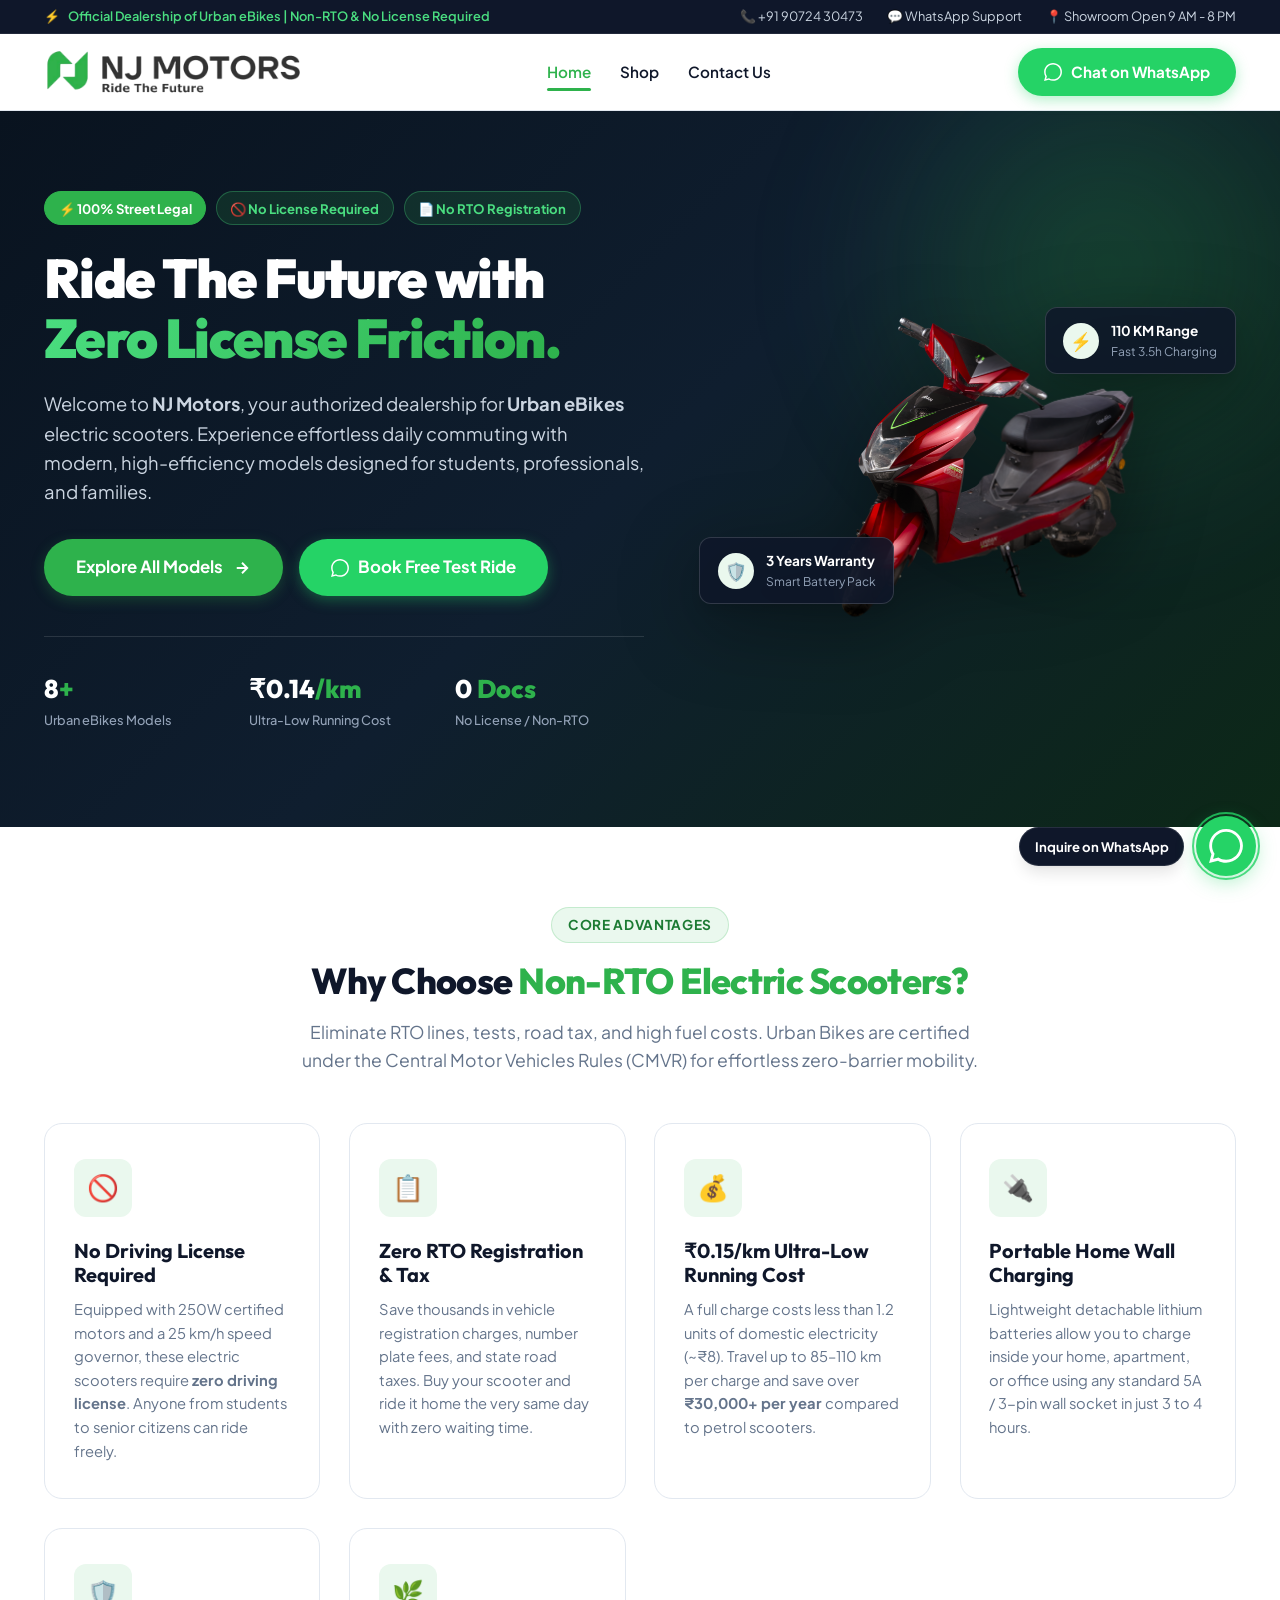
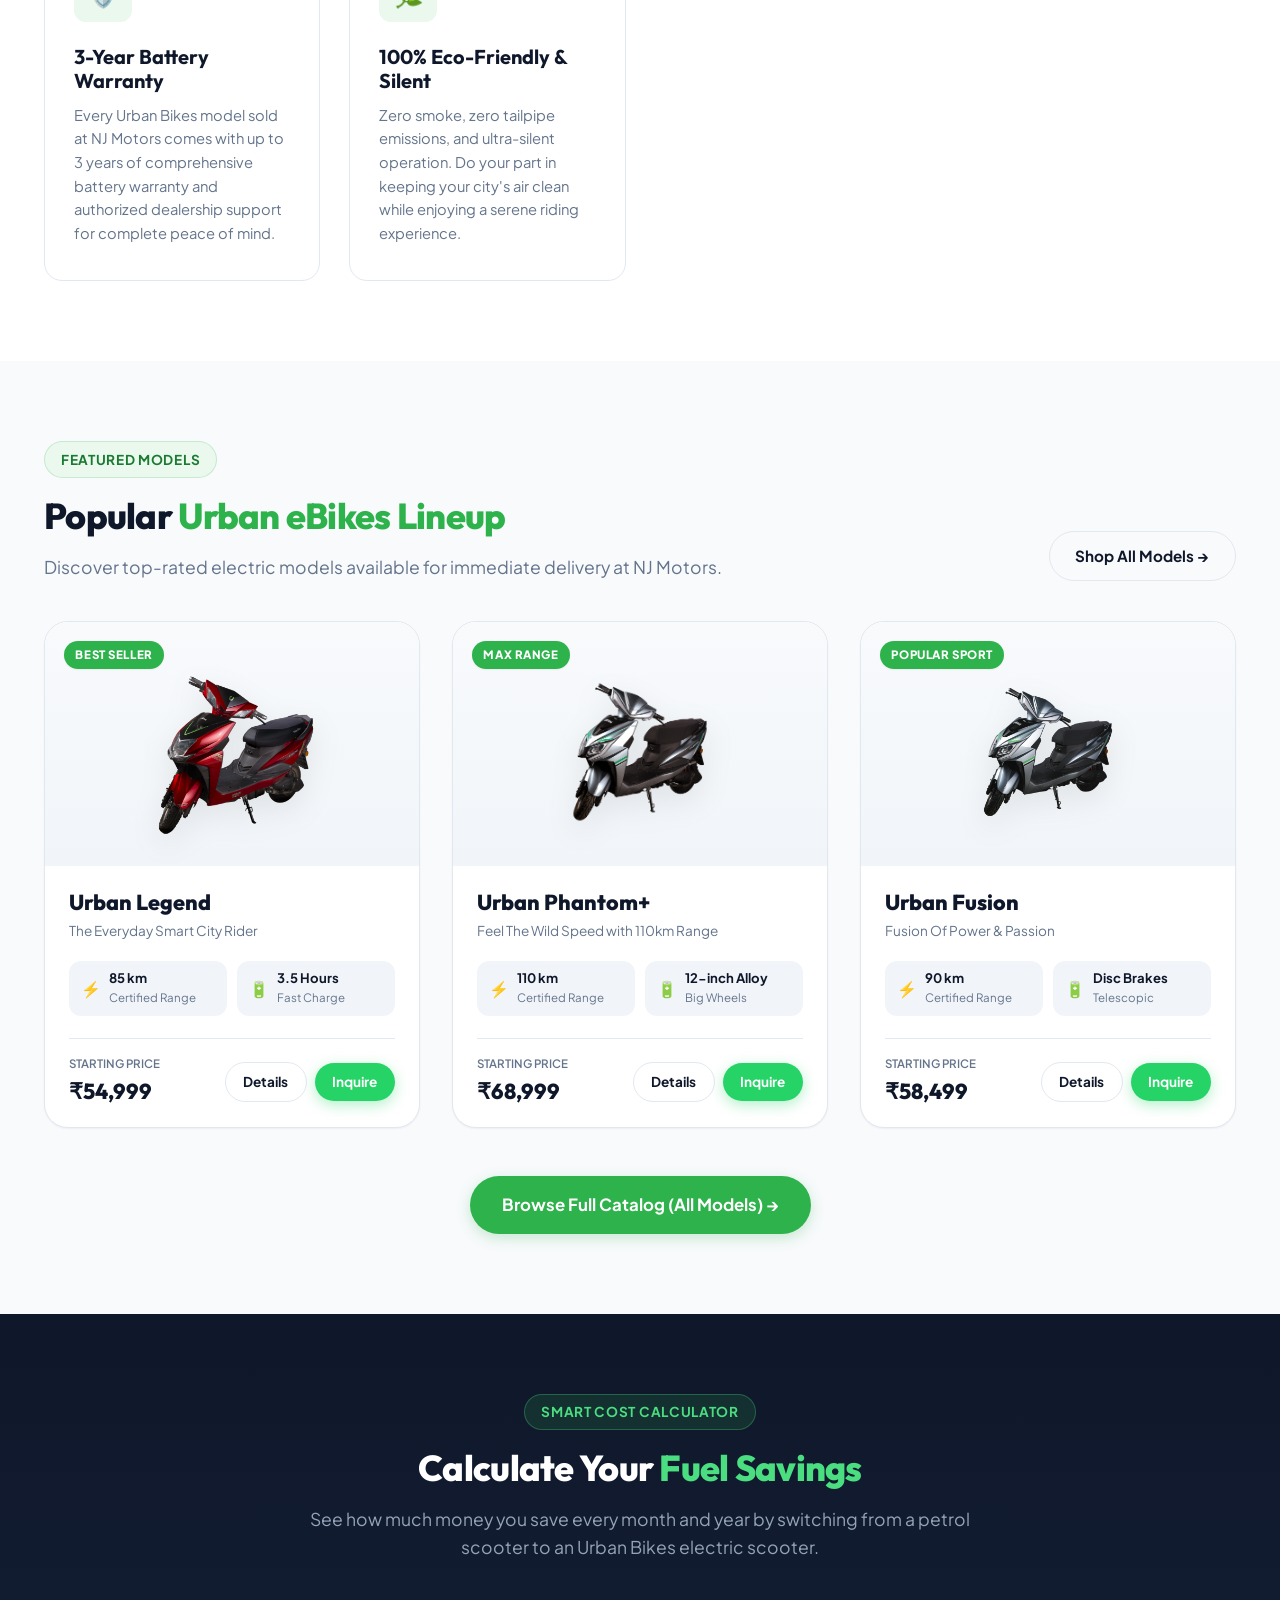
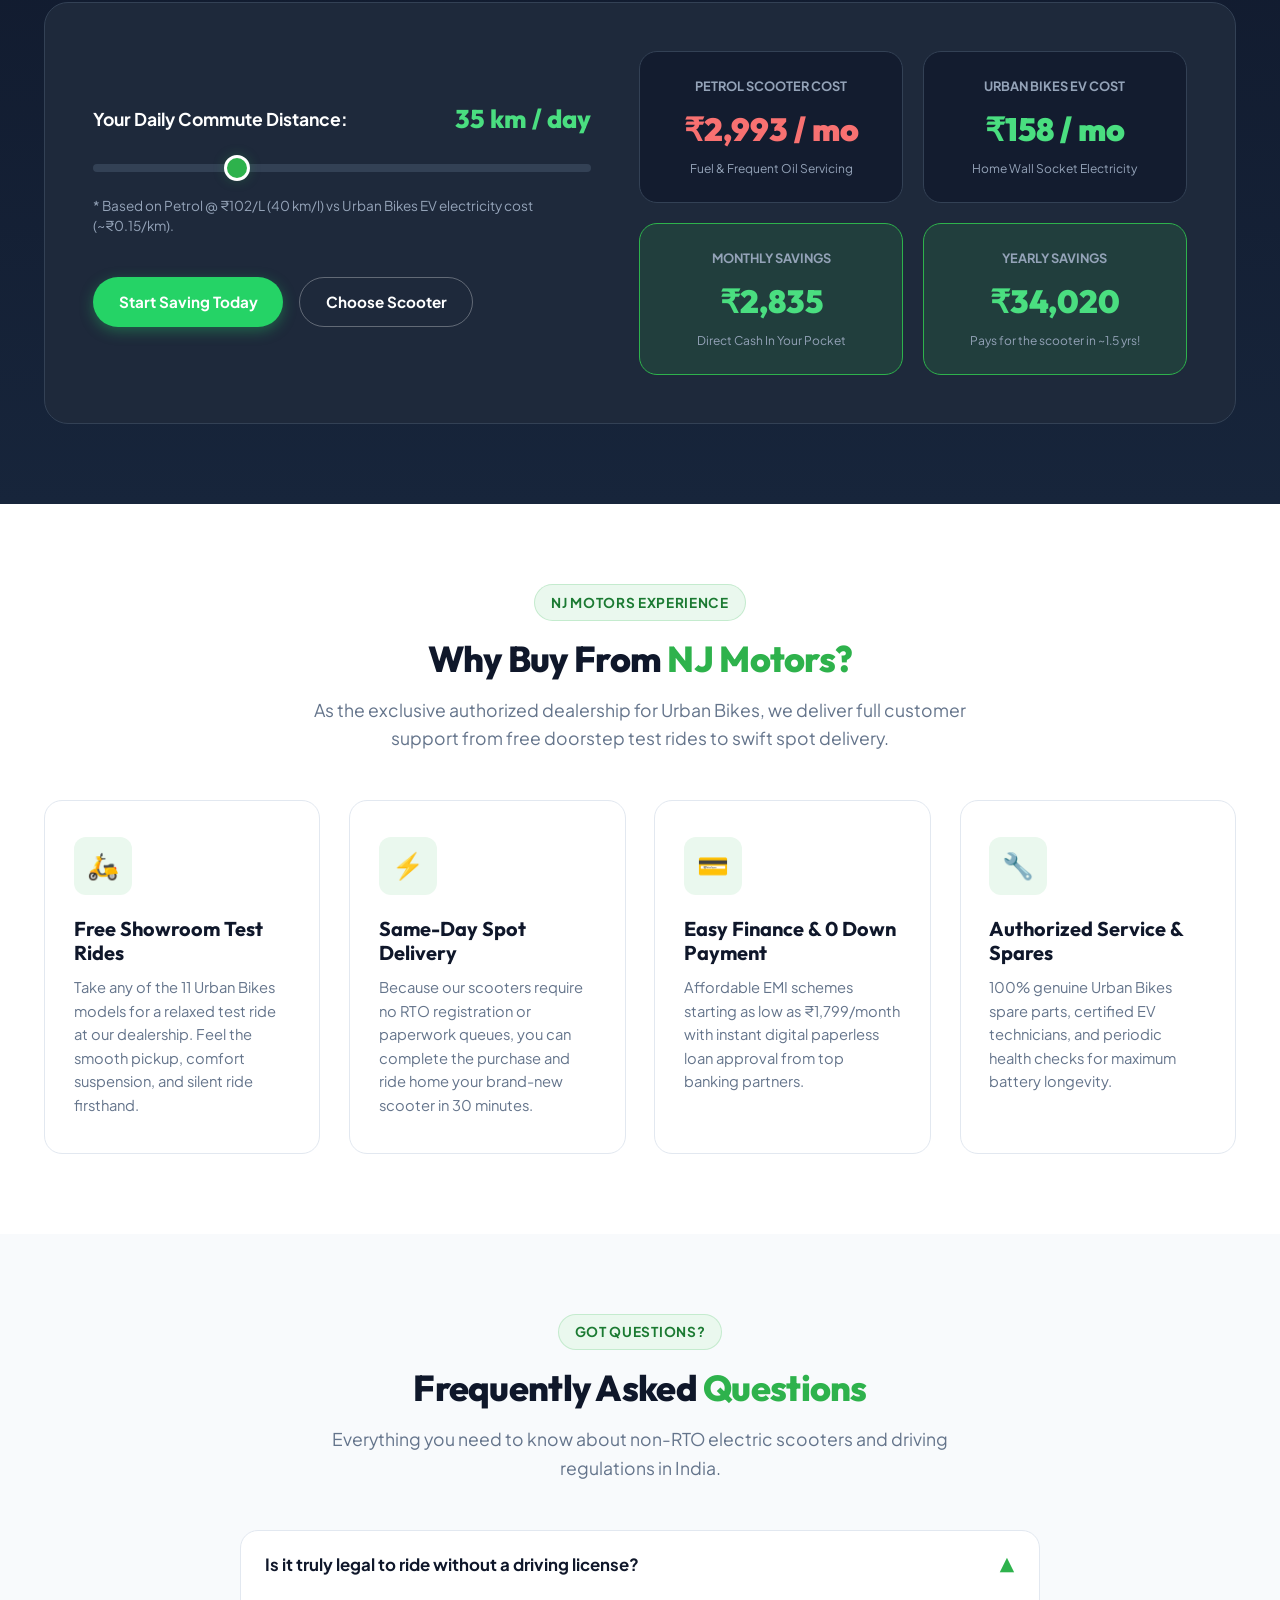
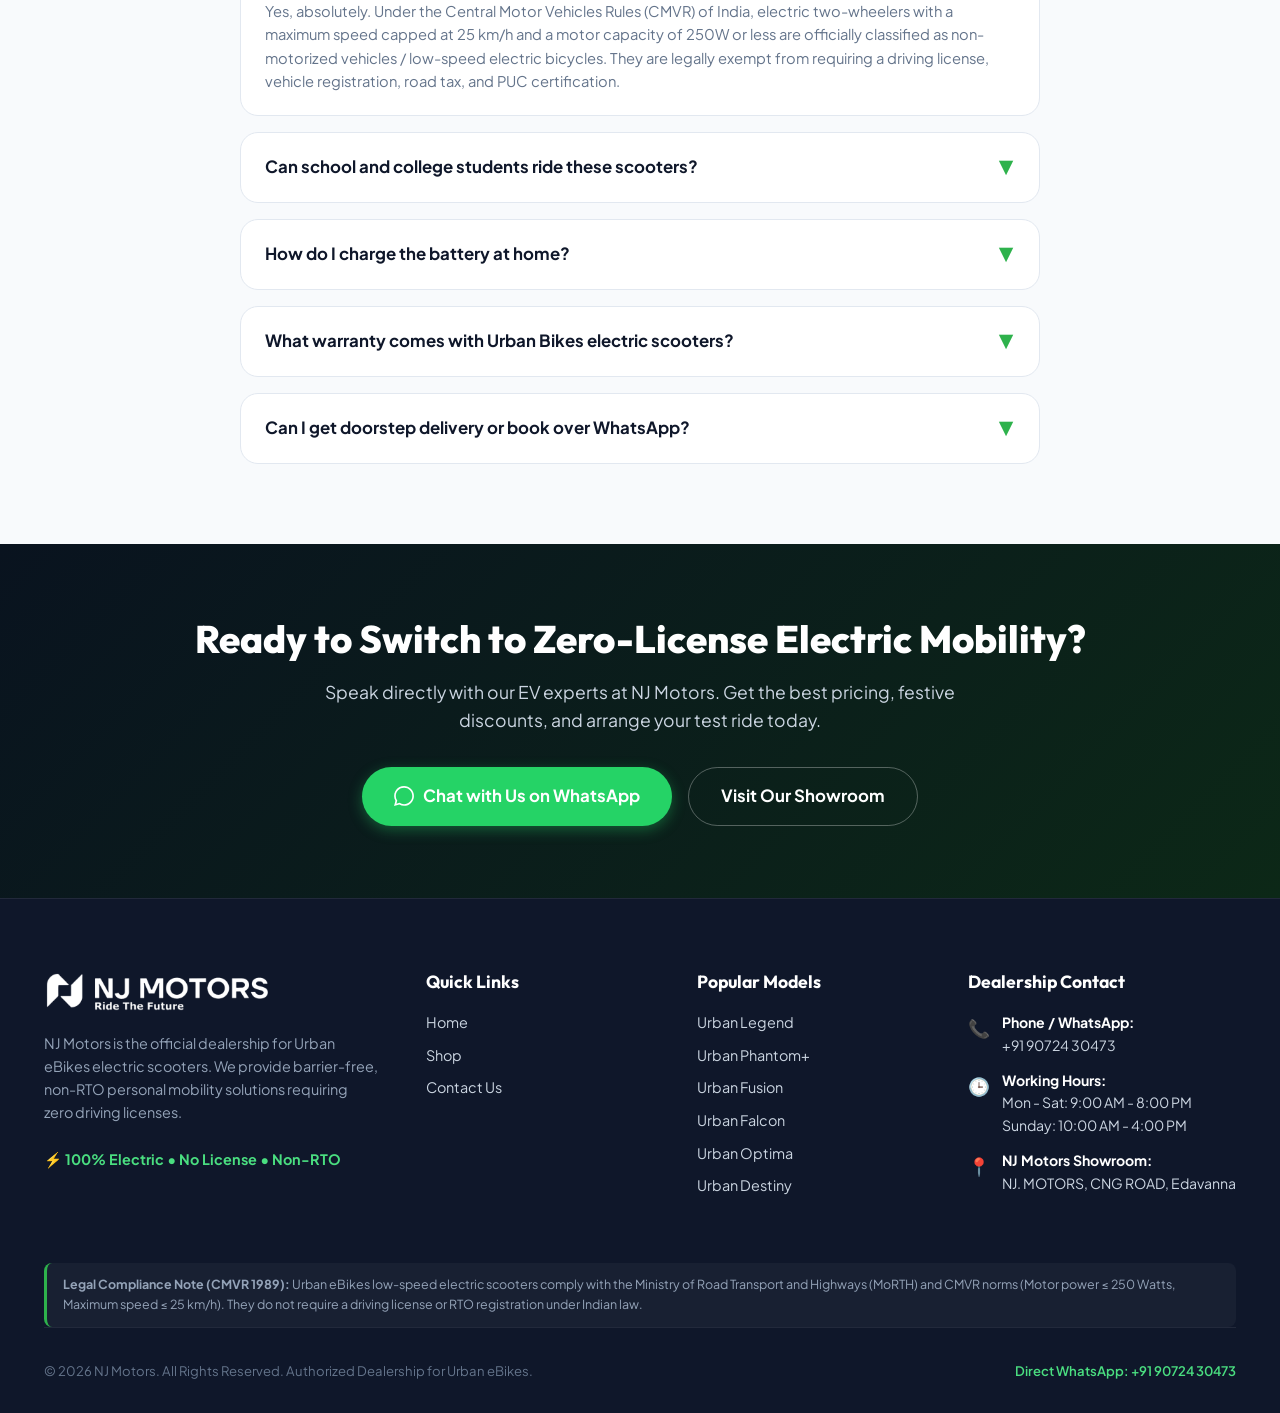
==== commit 0c826e11: "Vehicle model" ====
--- a/index.html
+++ b/index.html
@@ -3,9 +3,10 @@
 <head>
   <meta charset="UTF-8" />
   <meta name="viewport" content="width=device-width, initial-scale=1.0" />
-  <title>NJ Motors | Urban Bikes Electric Scooters - No License Required</title>
-  <meta name="description" content="NJ Motors is the official dealership for Urban Bikes electric scooters in India. Discover 11 smart electric scooters that require no driving license and zero RTO registration. WhatsApp: +919072430473." />
-  <meta name="keywords" content="NJ Motors, Urban Bikes, electric scooter without license, non-RTO electric scooter, low speed EV, electric bike India" />
+  <title>NJ Motors | Urban eBikes Electric Scooters - No License Required</title>
+  <meta name="description" content="NJ Motors is the official dealership for Urban eBikes electric scooters in India. Discover smart electric scooters that require no driving license and zero RTO registration. WhatsApp: +919072430473." />
+  <link rel="icon" type="image/png" href="assets/favicon.png" />
+  <link rel="apple-touch-icon" href="assets/favicon.png" />
   <link rel="stylesheet" href="css/style.css" />
 </head>
 <body>
@@ -14,11 +15,11 @@
   <div class="header-topbar">
     <div class="container header-topbar-inner">
       <div class="topbar-badge">
-        <span>⚡</span> Official Dealership of Urban Bikes | Non-RTO &amp; No License Required
+        <span>⚡</span> Official Dealership of Urban eBikes | Non-RTO &amp; No License Required
       </div>
       <div class="topbar-contact">
         <a href="tel:+919072430473">📞 +91 90724 30473</a>
-        <a href="https://wa.me/919072430473?text=Hi%20NJ%20Motors,%20I%20am%20interested%20in%20Urban%20Bikes%20electric%20scooters." target="_blank">💬 WhatsApp Support</a>
+        <a href="https://wa.me/919072430473?text=Hi%20NJ%20Motors,%20I%20am%20interested%20in%20Urban%20eBikes%20electric%20scooters." target="_blank">💬 WhatsApp Support</a>
         <span>📍 Showroom Open 9 AM - 8 PM</span>
       </div>
     </div>
@@ -84,15 +85,15 @@
         </h1>
 
         <p class="hero-subtitle">
-          Welcome to <strong>NJ Motors</strong>, your authorized dealership for <strong>Urban Bikes</strong> electric scooters. Experience effortless daily commuting with 11 modern models designed for students, professionals, and smart commuters.
+          Welcome to <strong>NJ Motors</strong>, your authorized dealership for <strong>Urban eBikes</strong> electric scooters. Experience effortless daily commuting with modern, high-efficiency models designed for students, professionals, and families.
         </p>
 
         <div class="hero-actions">
           <a href="models.html" class="btn btn-primary btn-lg">
-            Explore All 11 Models
+            Explore All Models
             <svg width="18" height="18" viewBox="0 0 24 24" fill="none" stroke="currentColor" stroke-width="2.5"><path d="M5 12h14M12 5l7 7-7 7"/></svg>
           </a>
-          <a href="https://wa.me/919072430473?text=Hi%20NJ%20Motors,%20I%20want%20to%20book%20a%20free%20test%20ride%20for%20Urban%20Bikes%20electric%20scooter." class="btn btn-whatsapp btn-lg" target="_blank">
+          <a href="https://wa.me/919072430473?text=Hi%20NJ%20Motors,%20I%20want%20to%20book%20a%20free%20test%20ride%20for%20Urban%20eBikes%20electric%20scooter." class="btn btn-whatsapp btn-lg" target="_blank">
             <svg width="18" height="18" viewBox="0 0 24 24" fill="currentColor"><path d="M.057 24l1.687-6.163c-1.041-1.804-1.588-3.849-1.587-5.946.003-6.556 5.338-11.891 11.893-11.891 3.181.001 6.167 1.24 8.413 3.488 2.245 2.248 3.481 5.236 3.48 8.414-.003 6.557-5.338 11.892-11.893 11.892-1.99-.001-3.951-.5-5.688-1.448l-6.305 1.654zm6.597-3.807c1.676.995 3.276 1.591 5.392 1.592 5.448 0 9.886-4.434 9.889-9.885.002-5.462-4.415-9.89-9.881-9.892-5.452 0-9.887 4.434-9.889 9.884-.001 2.225.651 3.891 1.746 5.634l-.999 3.648 3.742-.981z"/></svg>
             Book Free Test Ride
           </a>
@@ -100,11 +101,11 @@
 
         <div class="hero-trust-bar">
           <div class="trust-item">
-            <div class="trust-number">11<span>+</span></div>
-            <div class="trust-label">Urban Bikes Models</div>
+            <div class="trust-number">8<span>+</span></div>
+            <div class="trust-label">Urban eBikes Models</div>
           </div>
           <div class="trust-item">
-            <div class="trust-number">₹0.15<span>/km</span></div>
+            <div class="trust-number">₹0.14<span>/km</span></div>
             <div class="trust-label">Ultra-Low Running Cost</div>
           </div>
           <div class="trust-item">
@@ -116,7 +117,7 @@
 
       <div class="hero-visual">
         <div class="hero-image-wrapper">
-          <img src="assets/images/b2.png" alt="Urban Bikes Electric Scooter by NJ Motors" />
+          <img src="assets/images/legend-maroon.png" alt="Urban eBikes Electric Scooter by NJ Motors" />
           
           <div class="hero-feature-bubble top-right">
             <div class="bubble-icon">⚡</div>
@@ -130,7 +131,7 @@
             <div class="bubble-icon">🛡️</div>
             <div>
               <div class="bubble-title">3 Years Warranty</div>
-              <div class="bubble-sub">Smart Lithium Battery</div>
+              <div class="bubble-sub">Smart Battery Pack</div>
             </div>
           </div>
         </div>
@@ -205,7 +206,7 @@
       <div style="display: flex; justify-content: space-between; align-items: flex-end; flex-wrap: wrap; gap: 1rem; margin-bottom: 2rem;">
         <div>
           <span class="section-tag">Featured Models</span>
-          <h2 class="section-title">Popular <span class="highlight-green">Urban Bikes Lineup</span></h2>
+          <h2 class="section-title">Popular <span class="highlight-green">Urban eBikes Lineup</span></h2>
           <p class="section-subtitle" style="margin-left: 0;">Discover top-rated electric models available for immediate delivery at NJ Motors.</p>
         </div>
         <a href="models.html" class="btn btn-outline">
@@ -214,19 +215,19 @@
       </div>
 
       <div class="scooter-grid">
-        <!-- Card 1: Urban Sprint -->
+        <!-- Card 1: Urban Legend -->
         <div class="scooter-card">
           <div class="card-badge-top">
             <span class="scooter-badge">Best Seller</span>
           </div>
           <div class="scooter-img-box">
-            <a href="product.html?id=urban-sprint">
-              <img src="assets/images/b2.png" alt="Urban Sprint Electric Scooter" class="scooter-img" />
+            <a href="product.html?id=urban-legend">
+              <img src="assets/images/legend-maroon.png" alt="Urban Legend Electric Scooter" class="scooter-img" />
             </a>
           </div>
           <div class="card-body">
-            <h3 class="scooter-name"><a href="product.html?id=urban-sprint">Urban Sprint</a></h3>
-            <p class="scooter-tagline">The Sleek Everyday Commuter</p>
+            <h3 class="scooter-name"><a href="product.html?id=urban-legend">Urban Legend</a></h3>
+            <p class="scooter-tagline">The Everyday Smart City Rider</p>
             <div class="scooter-specs-pills">
               <div class="spec-pill">
                 <span class="spec-pill-icon">⚡</span>
@@ -243,26 +244,26 @@
                 <span class="price-val">₹54,999</span>
               </div>
               <div class="card-actions">
-                <a href="product.html?id=urban-sprint" class="btn btn-outline btn-sm">Details</a>
-                <a href="https://wa.me/919072430473?text=Hi%20NJ%20Motors,%20I%20want%20to%20inquire%20about%20the%20Urban%20Sprint%20(Price:%20₹54,999)" class="btn btn-whatsapp btn-sm" target="_blank">Inquire</a>
-              </div>
-            </div>
-          </div>
-        </div>
-
-        <!-- Card 2: Urban Cruiser -->
+                <a href="product.html?id=urban-legend" class="btn btn-outline btn-sm">Details</a>
+                <a href="https://wa.me/919072430473?text=Hi%20NJ%20Motors,%20I%20want%20to%20inquire%20about%20the%20Urban%20Legend%20(Price:%20₹54,999)" class="btn btn-whatsapp btn-sm" target="_blank">Inquire</a>
+              </div>
+            </div>
+          </div>
+        </div>
+
+        <!-- Card 2: Urban Phantom+ -->
         <div class="scooter-card">
           <div class="card-badge-top">
             <span class="scooter-badge">Max Range</span>
           </div>
           <div class="scooter-img-box">
-            <a href="product.html?id=urban-cruiser">
-              <img src="assets/images/12.png" alt="Urban Cruiser Electric Scooter" class="scooter-img" />
+            <a href="product.html?id=urban-phantom-plus">
+              <img src="assets/images/phantom-plus.png" alt="Urban Phantom+ Electric Scooter" class="scooter-img" />
             </a>
           </div>
           <div class="card-body">
-            <h3 class="scooter-name"><a href="product.html?id=urban-cruiser">Urban Cruiser</a></h3>
-            <p class="scooter-tagline">Premium Comfort with Extended 110km Range</p>
+            <h3 class="scooter-name"><a href="product.html?id=urban-phantom-plus">Urban Phantom+</a></h3>
+            <p class="scooter-tagline">Feel The Wild Speed with 110km Range</p>
             <div class="scooter-specs-pills">
               <div class="spec-pill">
                 <span class="spec-pill-icon">⚡</span>
@@ -270,53 +271,53 @@
               </div>
               <div class="spec-pill">
                 <span class="spec-pill-icon">🔋</span>
-                <div class="spec-pill-text"><strong>Dual Disc</strong><span>E-ABS Brakes</span></div>
+                <div class="spec-pill-text"><strong>12-inch Alloy</strong><span>Big Wheels</span></div>
               </div>
             </div>
             <div class="card-footer">
               <div class="scooter-price-box">
                 <span class="price-label">Starting Price</span>
-                <span class="price-val">₹67,999</span>
+                <span class="price-val">₹68,999</span>
               </div>
               <div class="card-actions">
-                <a href="product.html?id=urban-cruiser" class="btn btn-outline btn-sm">Details</a>
-                <a href="https://wa.me/919072430473?text=Hi%20NJ%20Motors,%20I%20want%20to%20inquire%20about%20the%20Urban%20Cruiser%20(Price:%20₹67,999)" class="btn btn-whatsapp btn-sm" target="_blank">Inquire</a>
-              </div>
-            </div>
-          </div>
-        </div>
-
-        <!-- Card 3: Urban Eco -->
+                <a href="product.html?id=urban-phantom-plus" class="btn btn-outline btn-sm">Details</a>
+                <a href="https://wa.me/919072430473?text=Hi%20NJ%20Motors,%20I%20want%20to%20inquire%20about%20the%20Urban%20Phantom+%20(Price:%20₹68,999)" class="btn btn-whatsapp btn-sm" target="_blank">Inquire</a>
+              </div>
+            </div>
+          </div>
+        </div>
+
+        <!-- Card 3: Urban Fusion -->
         <div class="scooter-card">
           <div class="card-badge-top">
-            <span class="scooter-badge">Value Pick</span>
+            <span class="scooter-badge">Popular Sport</span>
           </div>
           <div class="scooter-img-box">
-            <a href="product.html?id=urban-eco">
-              <img src="assets/images/g1.png" alt="Urban Eco Electric Scooter" class="scooter-img" />
+            <a href="product.html?id=urban-fusion">
+              <img src="assets/images/fusion-red.png" alt="Urban Fusion Electric Scooter" class="scooter-img" />
             </a>
           </div>
           <div class="card-body">
-            <h3 class="scooter-name"><a href="product.html?id=urban-eco">Urban Eco</a></h3>
-            <p class="scooter-tagline">The Smartest Budget EV for Daily Rides</p>
+            <h3 class="scooter-name"><a href="product.html?id=urban-fusion">Urban Fusion</a></h3>
+            <p class="scooter-tagline">Fusion Of Power &amp; Passion</p>
             <div class="scooter-specs-pills">
               <div class="spec-pill">
                 <span class="spec-pill-icon">⚡</span>
-                <div class="spec-pill-text"><strong>75 km</strong><span>Certified Range</span></div>
+                <div class="spec-pill-text"><strong>90 km</strong><span>Certified Range</span></div>
               </div>
               <div class="spec-pill">
                 <span class="spec-pill-icon">🔋</span>
-                <div class="spec-pill-text"><strong>Budget Pro</strong><span>Zero Maint.</span></div>
+                <div class="spec-pill-text"><strong>Disc Brakes</strong><span>Telescopic</span></div>
               </div>
             </div>
             <div class="card-footer">
               <div class="scooter-price-box">
                 <span class="price-label">Starting Price</span>
-                <span class="price-val">₹47,999</span>
+                <span class="price-val">₹58,499</span>
               </div>
               <div class="card-actions">
-                <a href="product.html?id=urban-eco" class="btn btn-outline btn-sm">Details</a>
-                <a href="https://wa.me/919072430473?text=Hi%20NJ%20Motors,%20I%20want%20to%20inquire%20about%20the%20Urban%20Eco%20(Price:%20₹47,999)" class="btn btn-whatsapp btn-sm" target="_blank">Inquire</a>
+                <a href="product.html?id=urban-fusion" class="btn btn-outline btn-sm">Details</a>
+                <a href="https://wa.me/919072430473?text=Hi%20NJ%20Motors,%20I%20want%20to%20inquire%20about%20the%20Urban%20Fusion%20(Price:%20₹58,499)" class="btn btn-whatsapp btn-sm" target="_blank">Inquire</a>
               </div>
             </div>
           </div>
@@ -325,7 +326,7 @@
 
       <div class="text-center" style="margin-top: 3rem;">
         <a href="models.html" class="btn btn-primary btn-lg">
-          Browse Full Catalog (All 11 Models) →
+          Browse Full Catalog (All Models) →
         </a>
       </div>
     </div>
@@ -354,7 +355,7 @@
             * Based on Petrol @ ₹102/L (40 km/l) vs Urban Bikes EV electricity cost (~₹0.15/km).
           </div>
 
-          <div style="display: flex; gap: 1rem; margin-top: 1rem;">
+          <div class="calc-actions">
             <a href="https://wa.me/919072430473?text=Hi%20NJ%20Motors,%20I%20calculated%20my%20fuel%20savings%20and%20want%20to%20switch%20to%20an%20Urban%20Bikes%20scooter!" class="btn btn-whatsapp" target="_blank">
               Start Saving Today
             </a>
@@ -523,7 +524,7 @@
         <div>
           <img src="assets/logo.png" alt="NJ Motors" class="footer-brand-logo" />
           <p class="footer-bio">
-            NJ Motors is the official dealership for Urban Bikes electric scooters. We provide barrier-free, non-RTO personal mobility solutions requiring zero driving licenses.
+            NJ Motors is the official dealership for Urban eBikes electric scooters. We provide barrier-free, non-RTO personal mobility solutions requiring zero driving licenses.
           </p>
           <div style="color: #4ade80; font-weight: 700; font-size: 0.9rem;">
             ⚡ 100% Electric • No License • Non-RTO
@@ -542,12 +543,12 @@
         <div>
           <h4 class="footer-heading">Popular Models</h4>
           <div class="footer-links-list">
-            <a href="product.html?id=urban-sprint">Urban Sprint</a>
-            <a href="product.html?id=urban-cruiser">Urban Cruiser</a>
-            <a href="product.html?id=urban-glide">Urban Glide</a>
-            <a href="product.html?id=urban-bolt">Urban Bolt</a>
-            <a href="product.html?id=urban-eco">Urban Eco</a>
-            <a href="product.html?id=urban-pulse">Urban Pulse</a>
+            <a href="product.html?id=urban-legend">Urban Legend</a>
+            <a href="product.html?id=urban-phantom-plus">Urban Phantom+</a>
+            <a href="product.html?id=urban-fusion">Urban Fusion</a>
+            <a href="product.html?id=urban-falcon">Urban Falcon</a>
+            <a href="product.html?id=urban-optima">Urban Optima</a>
+            <a href="product.html?id=urban-destiny">Urban Destiny</a>
           </div>
         </div>
 
@@ -578,11 +579,11 @@
       </div>
 
       <div class="footer-legal-notice">
-        <strong>Legal Compliance Note (CMVR 1989):</strong> Urban Bikes low-speed electric scooters comply with the Ministry of Road Transport and Highways (MoRTH) and CMVR norms (Motor power ≤ 250 Watts, Maximum speed ≤ 25 km/h). They do not require a driving license or RTO registration under Indian law.
+        <strong>Legal Compliance Note (CMVR 1989):</strong> Urban eBikes low-speed electric scooters comply with the Ministry of Road Transport and Highways (MoRTH) and CMVR norms (Motor power ≤ 250 Watts, Maximum speed ≤ 25 km/h). They do not require a driving license or RTO registration under Indian law.
       </div>
 
       <div class="footer-bottom">
-        <div>&copy; 2026 NJ Motors. All Rights Reserved. Authorized Dealership for Urban Bikes.</div>
+        <div>&copy; 2026 NJ Motors. All Rights Reserved. Authorized Dealership for Urban eBikes.</div>
         <div>
           <a href="https://wa.me/919072430473" style="color: #4ade80; font-weight: 600;" target="_blank">Direct WhatsApp: +91 90724 30473</a>
         </div>
--- a/css/style.css
+++ b/css/style.css
@@ -1239,18 +1239,35 @@
   grid-template-columns: 1fr 1.1fr;
   gap: 3rem;
   align-items: center;
+  width: 100%;
+  max-width: 100%;
+  box-sizing: border-box;
 }
 
 .calc-slider-wrap {
   display: flex;
   flex-direction: column;
   gap: 1.5rem;
+  width: 100%;
+  max-width: 100%;
+  min-width: 0;
+  box-sizing: border-box;
 }
 
 .calc-range-label {
   display: flex;
   justify-content: space-between;
   align-items: center;
+  gap: 0.5rem;
+  flex-wrap: wrap;
+}
+
+.calc-actions {
+  display: flex;
+  gap: 1rem;
+  margin-top: 1rem;
+  flex-wrap: wrap;
+  width: 100%;
 }
 
 .calc-range-title {
@@ -1674,6 +1691,10 @@
     gap: 2.5rem;
   }
 
+  .calculator-card {
+    padding: 2.25rem 1.75rem;
+  }
+
   .pdp-gallery-card {
     position: static;
   }
@@ -1719,6 +1740,43 @@
     grid-template-columns: 1fr;
   }
 
+  .calculator-card {
+    padding: 1.5rem 1rem;
+    gap: 1.75rem;
+    border-radius: var(--radius-lg);
+  }
+
+  .calc-slider-wrap {
+    gap: 1.25rem;
+    width: 100%;
+    max-width: 100%;
+  }
+
+  .calc-range-label {
+    flex-direction: row;
+    justify-content: space-between;
+    align-items: baseline;
+  }
+
+  .calc-range-title {
+    font-size: 0.98rem;
+  }
+
+  .calc-km-val {
+    font-size: 1.35rem;
+  }
+
+  .calc-actions {
+    flex-direction: column;
+    gap: 0.75rem;
+  }
+
+  .calc-actions .btn {
+    width: 100%;
+    text-align: center;
+    justify-content: center;
+  }
+
   .calc-results-grid {
     grid-template-columns: 1fr;
   }
@@ -1732,3 +1790,23 @@
     display: none;
   }
 }
+
+@media (max-width: 480px) {
+  .calculator-card {
+    padding: 1.25rem 0.75rem;
+  }
+
+  .calc-range-label {
+    flex-direction: column;
+    align-items: flex-start;
+    gap: 0.25rem;
+  }
+
+  .calc-result-box {
+    padding: 1rem 0.75rem;
+  }
+
+  .calc-box-num {
+    font-size: 1.5rem;
+  }
+}
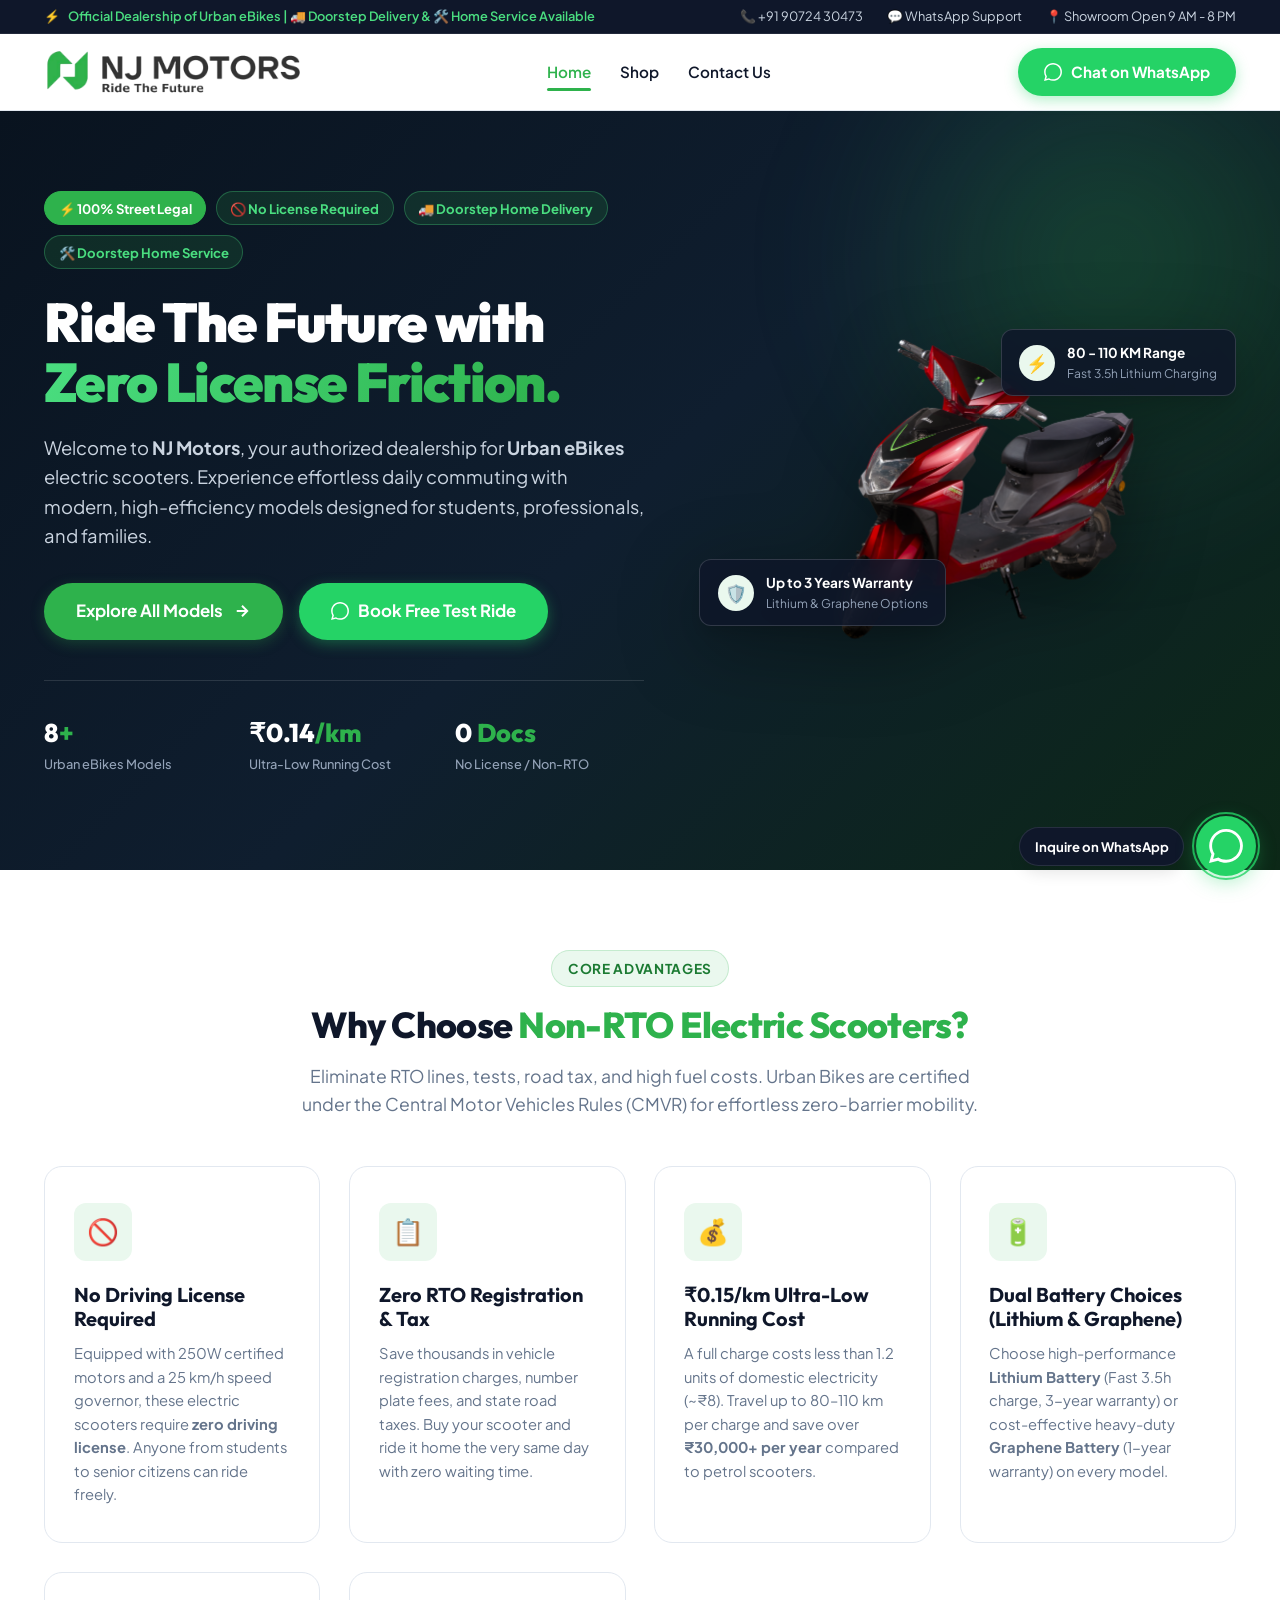
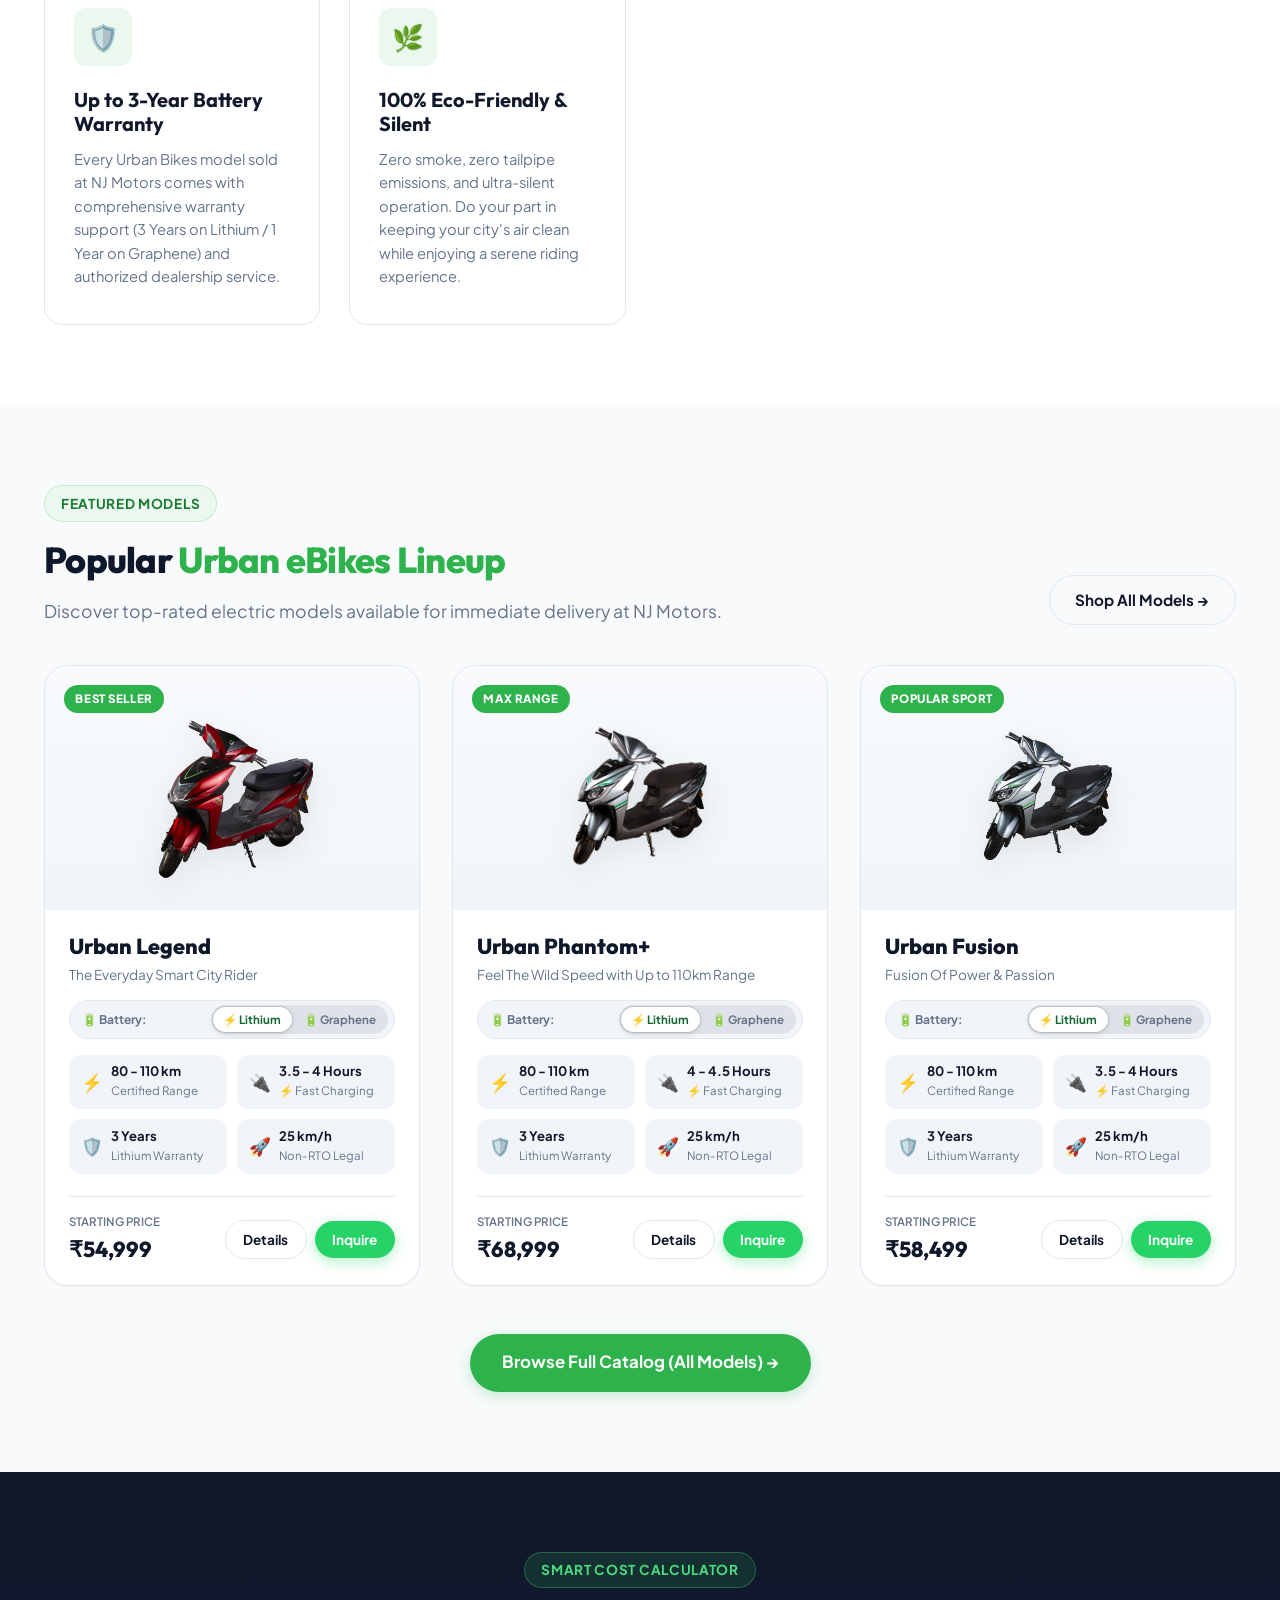
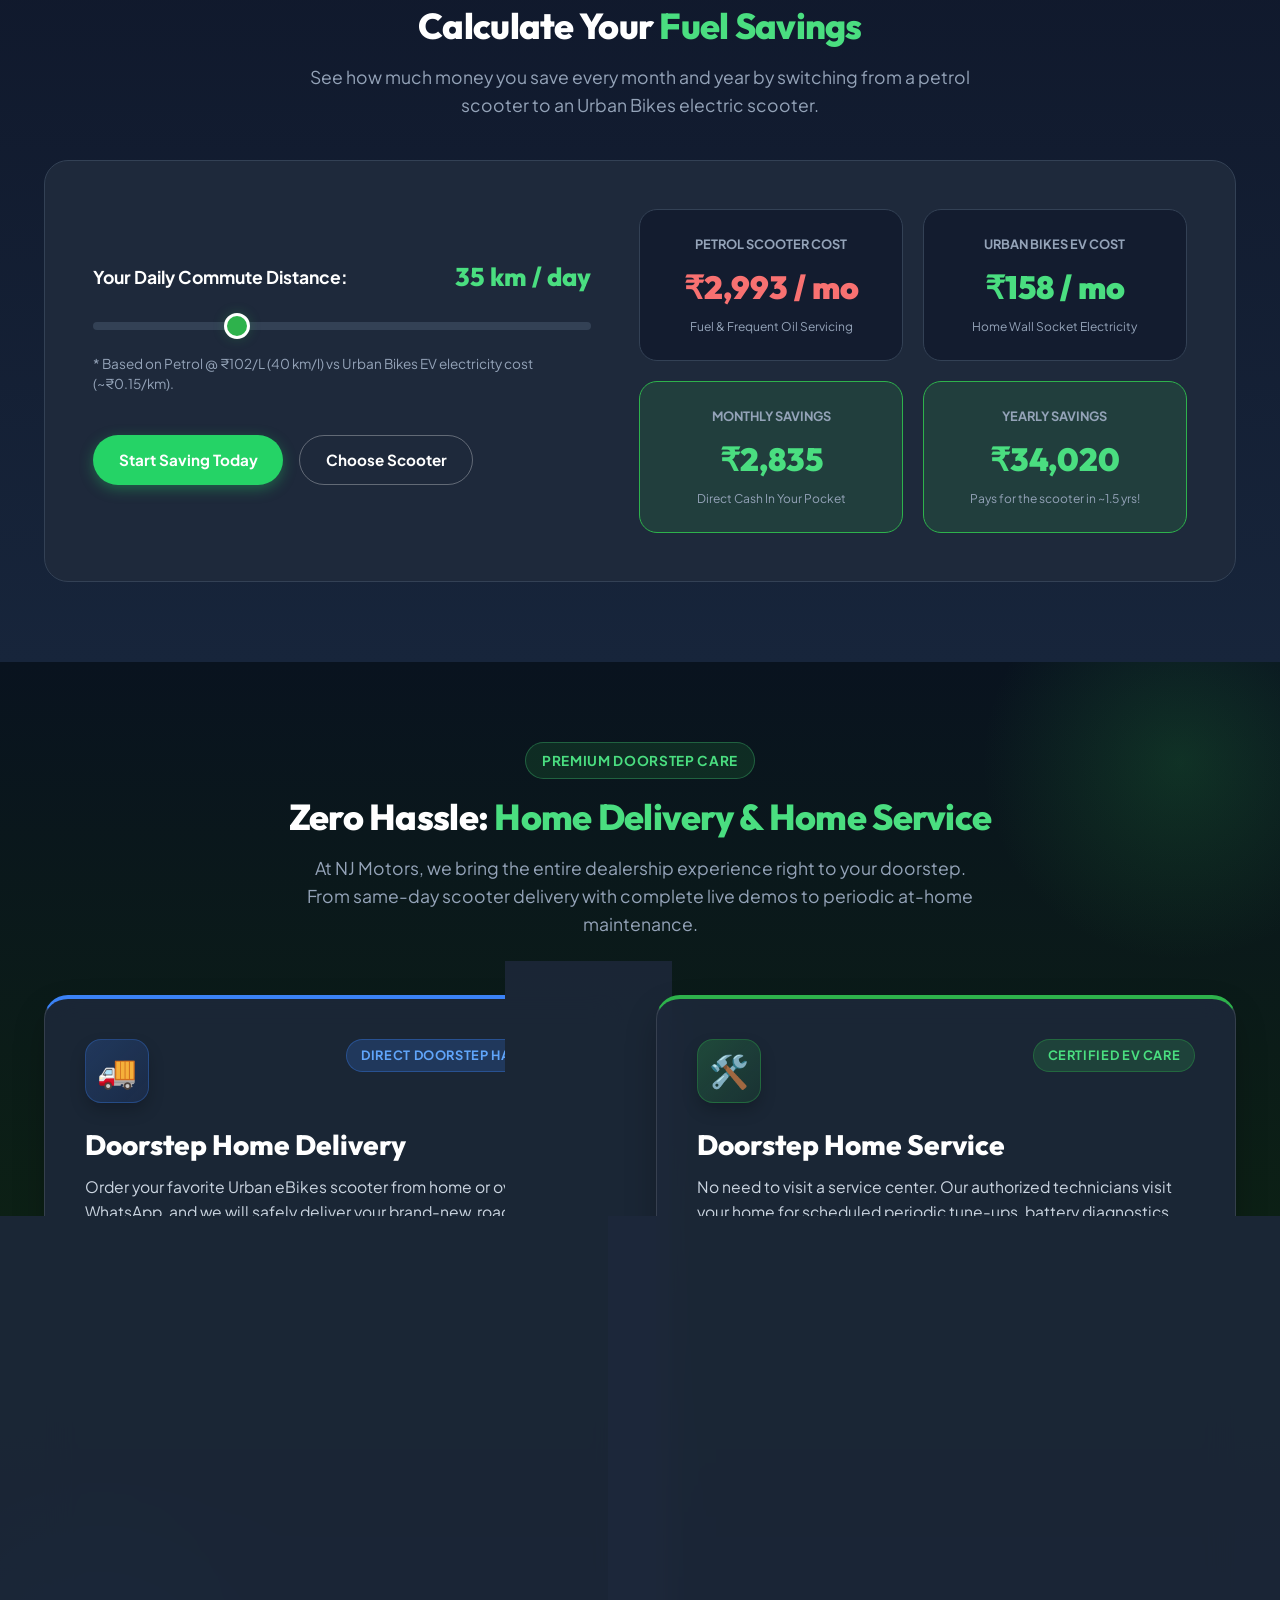
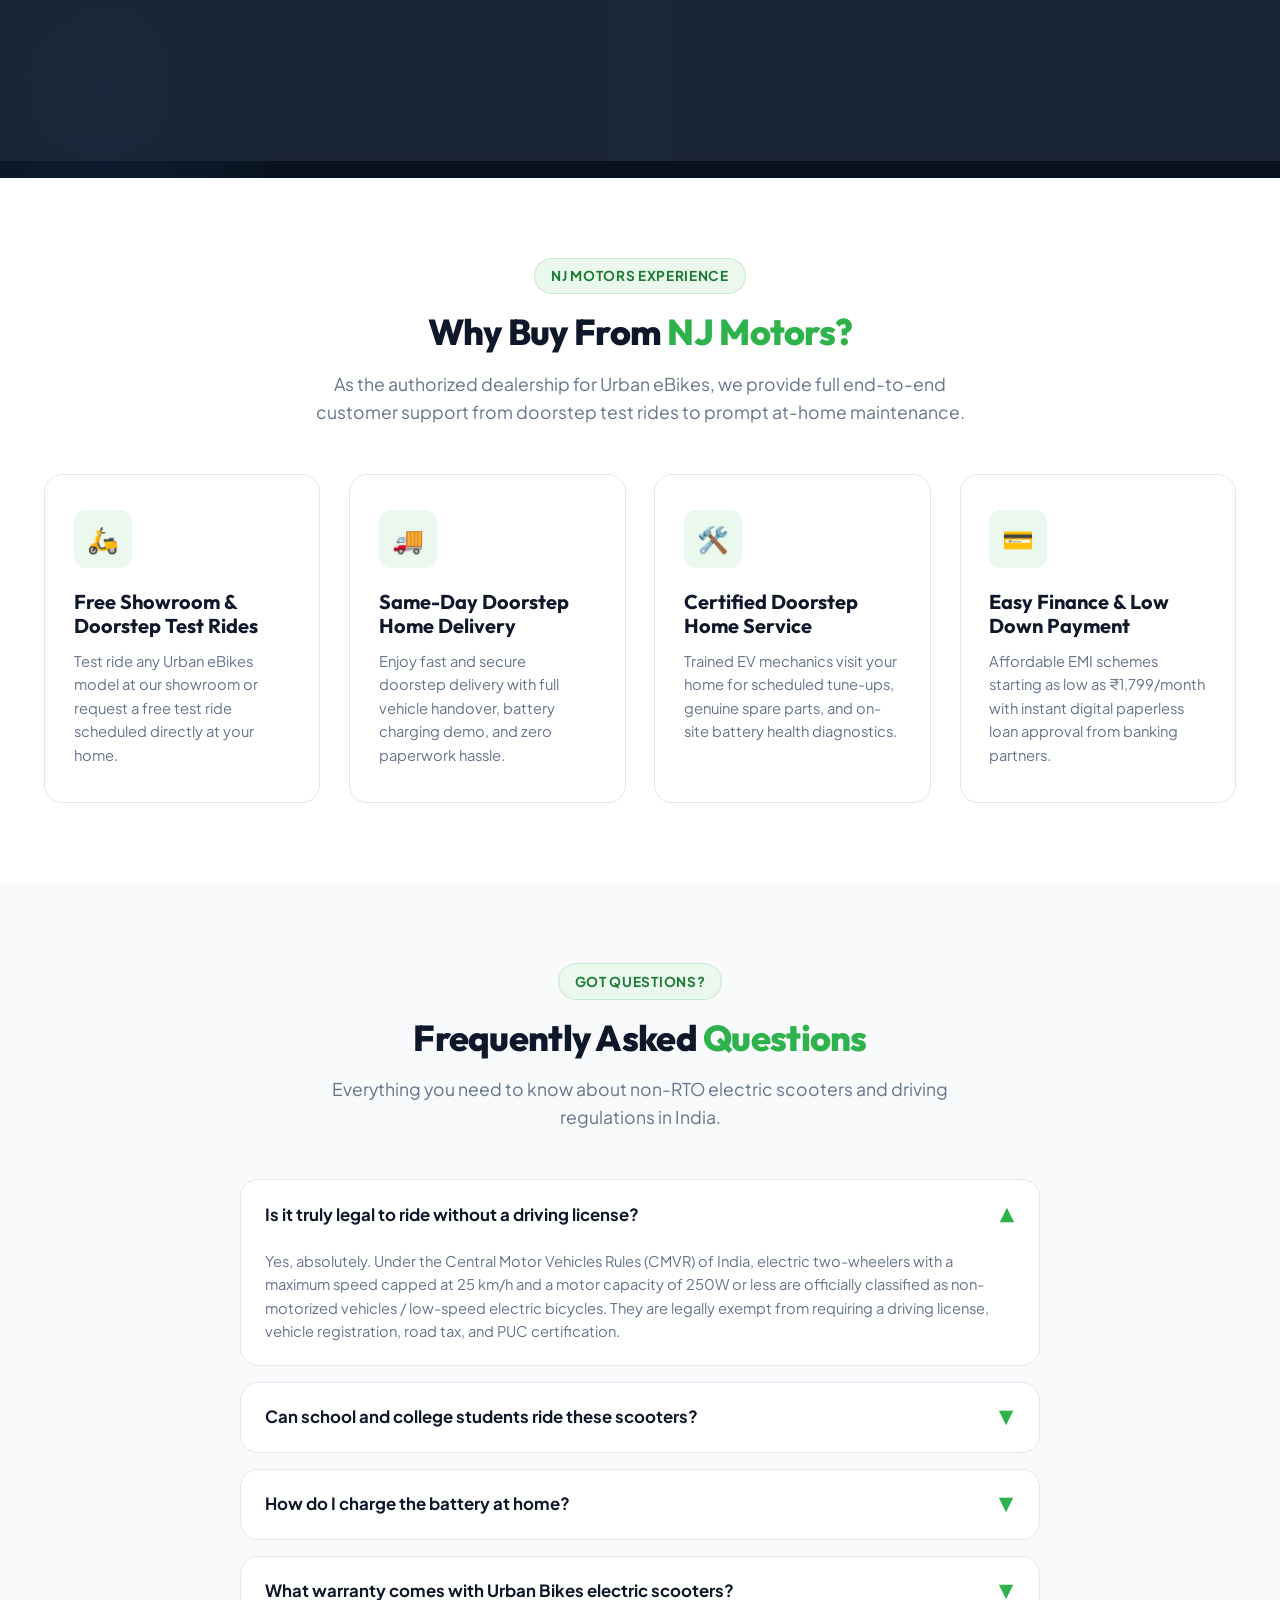
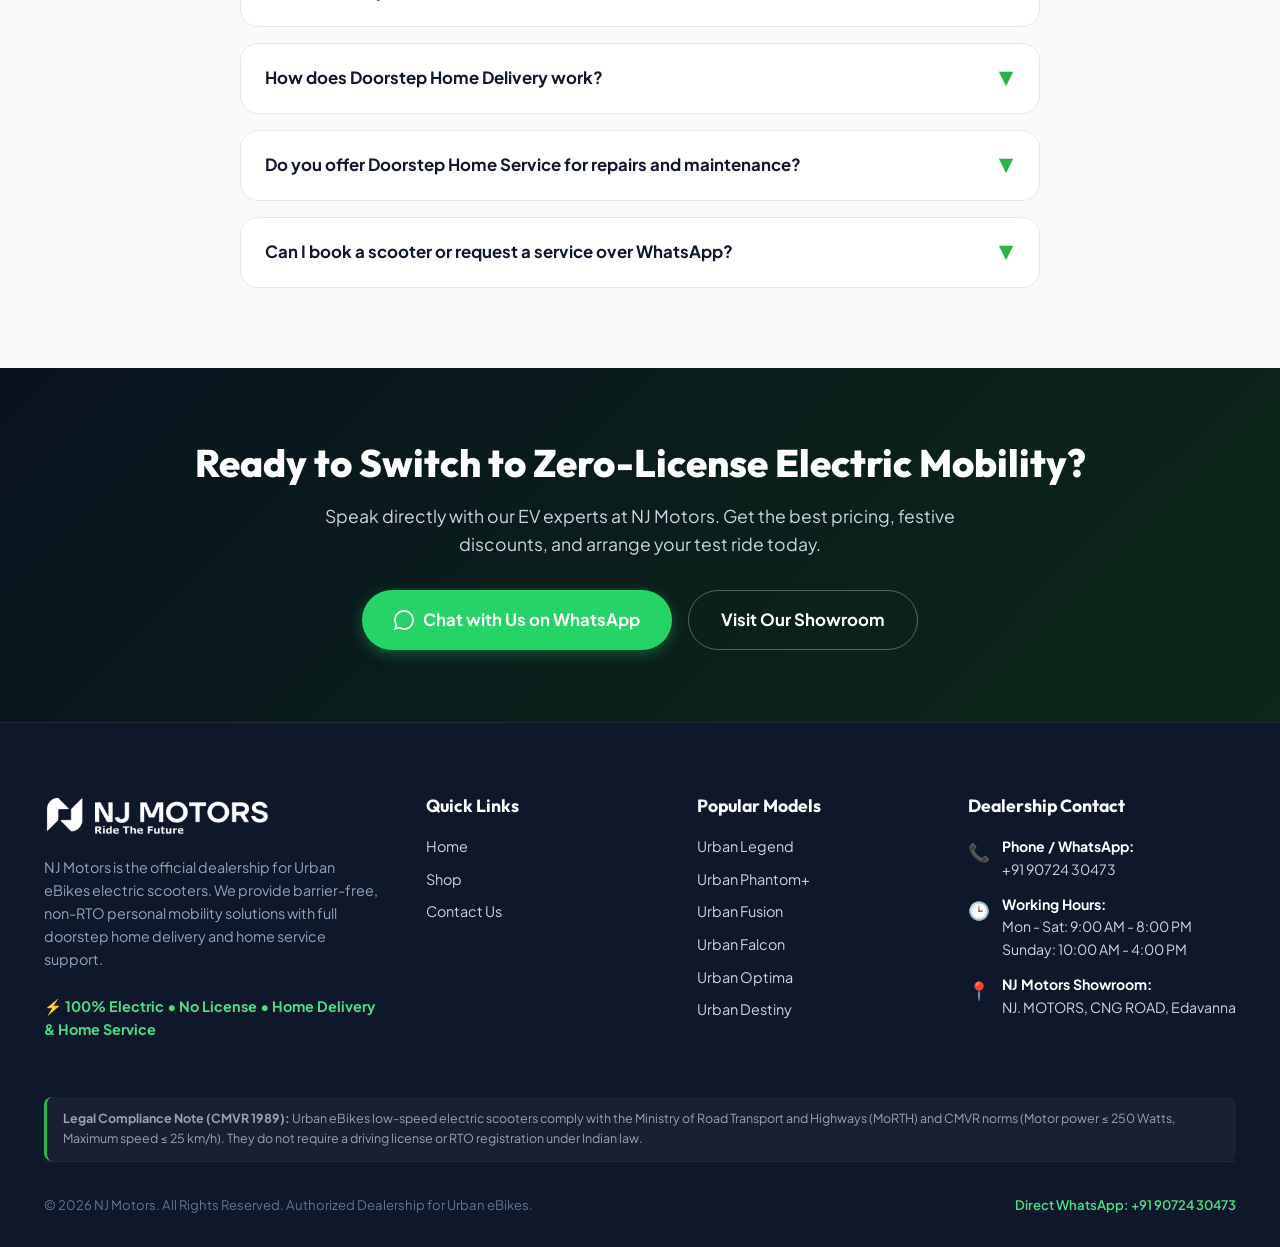
==== commit e97a8023: "Range options" ====
--- a/index.html
+++ b/index.html
@@ -15,11 +15,11 @@
   <div class="header-topbar">
     <div class="container header-topbar-inner">
       <div class="topbar-badge">
-        <span>⚡</span> Official Dealership of Urban eBikes | Non-RTO &amp; No License Required
+        <span>⚡</span> Official Dealership of Urban eBikes | 🚚 Doorstep Delivery &amp; 🛠️ Home Service Available
       </div>
       <div class="topbar-contact">
         <a href="tel:+919072430473">📞 +91 90724 30473</a>
-        <a href="https://wa.me/919072430473?text=Hi%20NJ%20Motors,%20I%20am%20interested%20in%20Urban%20eBikes%20electric%20scooters." target="_blank">💬 WhatsApp Support</a>
+        <a href="https://wa.me/919072430473?text=Hi%20NJ%20Motors,%20I%20am%20interested%20in%20Urban%20eBikes%20electric%20scooters%20and%20home%20delivery/service." target="_blank">💬 WhatsApp Support</a>
         <span>📍 Showroom Open 9 AM - 8 PM</span>
       </div>
     </div>
@@ -77,7 +77,8 @@
         <div class="hero-badge-row">
           <span class="hero-badge highlight">⚡ 100% Street Legal</span>
           <span class="hero-badge">🚫 No License Required</span>
-          <span class="hero-badge">📄 No RTO Registration</span>
+          <span class="hero-badge">🚚 Doorstep Home Delivery</span>
+          <span class="hero-badge">🛠️ Doorstep Home Service</span>
         </div>
 
         <h1 class="hero-title">
@@ -122,16 +123,16 @@
           <div class="hero-feature-bubble top-right">
             <div class="bubble-icon">⚡</div>
             <div>
-              <div class="bubble-title">110 KM Range</div>
-              <div class="bubble-sub">Fast 3.5h Charging</div>
+              <div class="bubble-title">80 - 110 KM Range</div>
+              <div class="bubble-sub">Fast 3.5h Lithium Charging</div>
             </div>
           </div>
 
           <div class="hero-feature-bubble bottom-left">
             <div class="bubble-icon">🛡️</div>
             <div>
-              <div class="bubble-title">3 Years Warranty</div>
-              <div class="bubble-sub">Smart Battery Pack</div>
+              <div class="bubble-title">Up to 3 Years Warranty</div>
+              <div class="bubble-sub">Lithium &amp; Graphene Options</div>
             </div>
           </div>
         </div>
@@ -169,23 +170,23 @@
           <div class="usp-icon-box">💰</div>
           <h3 class="usp-title">₹0.15/km Ultra-Low Running Cost</h3>
           <p class="usp-desc">
-            A full charge costs less than 1.2 units of domestic electricity (~₹8). Travel up to 85–110 km per charge and save over <strong>₹30,000+ per year</strong> compared to petrol scooters.
+            A full charge costs less than 1.2 units of domestic electricity (~₹8). Travel up to 80–110 km per charge and save over <strong>₹30,000+ per year</strong> compared to petrol scooters.
           </p>
         </div>
 
         <div class="usp-card">
-          <div class="usp-icon-box">🔌</div>
-          <h3 class="usp-title">Portable Home Wall Charging</h3>
+          <div class="usp-icon-box">🔋</div>
+          <h3 class="usp-title">Dual Battery Choices (Lithium &amp; Graphene)</h3>
           <p class="usp-desc">
-            Lightweight detachable lithium batteries allow you to charge inside your home, apartment, or office using any standard 5A / 3-pin wall socket in just 3 to 4 hours.
+            Choose high-performance <strong>Lithium Battery</strong> (Fast 3.5h charge, 3-year warranty) or cost-effective heavy-duty <strong>Graphene Battery</strong> (1-year warranty) on every model.
           </p>
         </div>
 
         <div class="usp-card">
           <div class="usp-icon-box">🛡️</div>
-          <h3 class="usp-title">3-Year Battery Warranty</h3>
+          <h3 class="usp-title">Up to 3-Year Battery Warranty</h3>
           <p class="usp-desc">
-            Every Urban Bikes model sold at NJ Motors comes with up to 3 years of comprehensive battery warranty and authorized dealership support for complete peace of mind.
+            Every Urban Bikes model sold at NJ Motors comes with comprehensive warranty support (3 Years on Lithium / 1 Year on Graphene) and authorized dealership service.
           </p>
         </div>
 
@@ -216,26 +217,48 @@
 
       <div class="scooter-grid">
         <!-- Card 1: Urban Legend -->
-        <div class="scooter-card">
+        <div class="scooter-card" id="card-urban-legend">
           <div class="card-badge-top">
             <span class="scooter-badge">Best Seller</span>
           </div>
           <div class="scooter-img-box">
-            <a href="product.html?id=urban-legend">
+            <a href="product.html?id=urban-legend&battery=lithium" class="card-details-btn">
               <img src="assets/images/legend-maroon.png" alt="Urban Legend Electric Scooter" class="scooter-img" />
             </a>
           </div>
           <div class="card-body">
-            <h3 class="scooter-name"><a href="product.html?id=urban-legend">Urban Legend</a></h3>
+            <h3 class="scooter-name"><a href="product.html?id=urban-legend&battery=lithium" class="card-details-btn">Urban Legend</a></h3>
             <p class="scooter-tagline">The Everyday Smart City Rider</p>
+
+            <!-- Interactive Battery Type Switcher -->
+            <div class="card-battery-toggle-wrap">
+              <span class="card-battery-toggle-lbl">🔋 Battery:</span>
+              <div class="card-battery-toggle" role="group" aria-label="Select Battery Variant">
+                <button type="button" class="card-battery-btn active" data-battery="lithium" title="Switch to Lithium" onclick="toggleCardBattery(event, 'urban-legend', 'lithium')">
+                  ⚡ Lithium
+                </button>
+                <button type="button" class="card-battery-btn" data-battery="graphene" title="Switch to Graphene" onclick="toggleCardBattery(event, 'urban-legend', 'graphene')">
+                  🔋 Graphene
+                </button>
+              </div>
+            </div>
+
             <div class="scooter-specs-pills">
+              <div class="spec-pill spec-pill-range">
+                <span class="spec-pill-icon">⚡</span>
+                <div class="spec-pill-text"><strong>80 - 110 km</strong><span>Certified Range</span></div>
+              </div>
+              <div class="spec-pill spec-pill-charge">
+                <span class="spec-pill-icon">🔌</span>
+                <div class="spec-pill-text"><strong>3.5 - 4 Hours</strong><span>⚡ Fast Charging</span></div>
+              </div>
+              <div class="spec-pill spec-pill-warranty">
+                <span class="spec-pill-icon">🛡️</span>
+                <div class="spec-pill-text"><strong>3 Years</strong><span>Lithium Warranty</span></div>
+              </div>
               <div class="spec-pill">
-                <span class="spec-pill-icon">⚡</span>
-                <div class="spec-pill-text"><strong>85 km</strong><span>Certified Range</span></div>
-              </div>
-              <div class="spec-pill">
-                <span class="spec-pill-icon">🔋</span>
-                <div class="spec-pill-text"><strong>3.5 Hours</strong><span>Fast Charge</span></div>
+                <span class="spec-pill-icon">🚀</span>
+                <div class="spec-pill-text"><strong>25 km/h</strong><span>Non-RTO Legal</span></div>
               </div>
             </div>
             <div class="card-footer">
@@ -244,34 +267,56 @@
                 <span class="price-val">₹54,999</span>
               </div>
               <div class="card-actions">
-                <a href="product.html?id=urban-legend" class="btn btn-outline btn-sm">Details</a>
-                <a href="https://wa.me/919072430473?text=Hi%20NJ%20Motors,%20I%20want%20to%20inquire%20about%20the%20Urban%20Legend%20(Price:%20₹54,999)" class="btn btn-whatsapp btn-sm" target="_blank">Inquire</a>
+                <a href="product.html?id=urban-legend&battery=lithium" class="btn btn-outline btn-sm card-details-btn">Details</a>
+                <a href="https://wa.me/919072430473?text=Hi%20NJ%20Motors,%20I%20want%20to%20inquire%20about%20the%20Urban%20eBikes%20Urban%20Legend%20with%20Lithium%20Battery%20(Price:%20₹54,999,%20Range:%2080-110%20km)" class="btn btn-whatsapp btn-sm card-inquire-btn" target="_blank">Inquire</a>
               </div>
             </div>
           </div>
         </div>
 
         <!-- Card 2: Urban Phantom+ -->
-        <div class="scooter-card">
+        <div class="scooter-card" id="card-urban-phantom-plus">
           <div class="card-badge-top">
             <span class="scooter-badge">Max Range</span>
           </div>
           <div class="scooter-img-box">
-            <a href="product.html?id=urban-phantom-plus">
+            <a href="product.html?id=urban-phantom-plus&battery=lithium" class="card-details-btn">
               <img src="assets/images/phantom-plus.png" alt="Urban Phantom+ Electric Scooter" class="scooter-img" />
             </a>
           </div>
           <div class="card-body">
-            <h3 class="scooter-name"><a href="product.html?id=urban-phantom-plus">Urban Phantom+</a></h3>
-            <p class="scooter-tagline">Feel The Wild Speed with 110km Range</p>
+            <h3 class="scooter-name"><a href="product.html?id=urban-phantom-plus&battery=lithium" class="card-details-btn">Urban Phantom+</a></h3>
+            <p class="scooter-tagline">Feel The Wild Speed with Up to 110km Range</p>
+
+            <!-- Interactive Battery Type Switcher -->
+            <div class="card-battery-toggle-wrap">
+              <span class="card-battery-toggle-lbl">🔋 Battery:</span>
+              <div class="card-battery-toggle" role="group" aria-label="Select Battery Variant">
+                <button type="button" class="card-battery-btn active" data-battery="lithium" title="Switch to Lithium" onclick="toggleCardBattery(event, 'urban-phantom-plus', 'lithium')">
+                  ⚡ Lithium
+                </button>
+                <button type="button" class="card-battery-btn" data-battery="graphene" title="Switch to Graphene" onclick="toggleCardBattery(event, 'urban-phantom-plus', 'graphene')">
+                  🔋 Graphene
+                </button>
+              </div>
+            </div>
+
             <div class="scooter-specs-pills">
+              <div class="spec-pill spec-pill-range">
+                <span class="spec-pill-icon">⚡</span>
+                <div class="spec-pill-text"><strong>80 - 110 km</strong><span>Certified Range</span></div>
+              </div>
+              <div class="spec-pill spec-pill-charge">
+                <span class="spec-pill-icon">🔌</span>
+                <div class="spec-pill-text"><strong>4 - 4.5 Hours</strong><span>⚡ Fast Charging</span></div>
+              </div>
+              <div class="spec-pill spec-pill-warranty">
+                <span class="spec-pill-icon">🛡️</span>
+                <div class="spec-pill-text"><strong>3 Years</strong><span>Lithium Warranty</span></div>
+              </div>
               <div class="spec-pill">
-                <span class="spec-pill-icon">⚡</span>
-                <div class="spec-pill-text"><strong>110 km</strong><span>Certified Range</span></div>
-              </div>
-              <div class="spec-pill">
-                <span class="spec-pill-icon">🔋</span>
-                <div class="spec-pill-text"><strong>12-inch Alloy</strong><span>Big Wheels</span></div>
+                <span class="spec-pill-icon">🚀</span>
+                <div class="spec-pill-text"><strong>25 km/h</strong><span>Non-RTO Legal</span></div>
               </div>
             </div>
             <div class="card-footer">
@@ -280,34 +325,56 @@
                 <span class="price-val">₹68,999</span>
               </div>
               <div class="card-actions">
-                <a href="product.html?id=urban-phantom-plus" class="btn btn-outline btn-sm">Details</a>
-                <a href="https://wa.me/919072430473?text=Hi%20NJ%20Motors,%20I%20want%20to%20inquire%20about%20the%20Urban%20Phantom+%20(Price:%20₹68,999)" class="btn btn-whatsapp btn-sm" target="_blank">Inquire</a>
+                <a href="product.html?id=urban-phantom-plus&battery=lithium" class="btn btn-outline btn-sm card-details-btn">Details</a>
+                <a href="https://wa.me/919072430473?text=Hi%20NJ%20Motors,%20I%20want%20to%20inquire%20about%20the%20Urban%20eBikes%20Urban%20Phantom+%20with%20Lithium%20Battery%20(Price:%20₹68,999,%20Range:%2080-110%20km)" class="btn btn-whatsapp btn-sm card-inquire-btn" target="_blank">Inquire</a>
               </div>
             </div>
           </div>
         </div>
 
         <!-- Card 3: Urban Fusion -->
-        <div class="scooter-card">
+        <div class="scooter-card" id="card-urban-fusion">
           <div class="card-badge-top">
             <span class="scooter-badge">Popular Sport</span>
           </div>
           <div class="scooter-img-box">
-            <a href="product.html?id=urban-fusion">
+            <a href="product.html?id=urban-fusion&battery=lithium" class="card-details-btn">
               <img src="assets/images/fusion-red.png" alt="Urban Fusion Electric Scooter" class="scooter-img" />
             </a>
           </div>
           <div class="card-body">
-            <h3 class="scooter-name"><a href="product.html?id=urban-fusion">Urban Fusion</a></h3>
+            <h3 class="scooter-name"><a href="product.html?id=urban-fusion&battery=lithium" class="card-details-btn">Urban Fusion</a></h3>
             <p class="scooter-tagline">Fusion Of Power &amp; Passion</p>
+
+            <!-- Interactive Battery Type Switcher -->
+            <div class="card-battery-toggle-wrap">
+              <span class="card-battery-toggle-lbl">🔋 Battery:</span>
+              <div class="card-battery-toggle" role="group" aria-label="Select Battery Variant">
+                <button type="button" class="card-battery-btn active" data-battery="lithium" title="Switch to Lithium" onclick="toggleCardBattery(event, 'urban-fusion', 'lithium')">
+                  ⚡ Lithium
+                </button>
+                <button type="button" class="card-battery-btn" data-battery="graphene" title="Switch to Graphene" onclick="toggleCardBattery(event, 'urban-fusion', 'graphene')">
+                  🔋 Graphene
+                </button>
+              </div>
+            </div>
+
             <div class="scooter-specs-pills">
+              <div class="spec-pill spec-pill-range">
+                <span class="spec-pill-icon">⚡</span>
+                <div class="spec-pill-text"><strong>80 - 110 km</strong><span>Certified Range</span></div>
+              </div>
+              <div class="spec-pill spec-pill-charge">
+                <span class="spec-pill-icon">🔌</span>
+                <div class="spec-pill-text"><strong>3.5 - 4 Hours</strong><span>⚡ Fast Charging</span></div>
+              </div>
+              <div class="spec-pill spec-pill-warranty">
+                <span class="spec-pill-icon">🛡️</span>
+                <div class="spec-pill-text"><strong>3 Years</strong><span>Lithium Warranty</span></div>
+              </div>
               <div class="spec-pill">
-                <span class="spec-pill-icon">⚡</span>
-                <div class="spec-pill-text"><strong>90 km</strong><span>Certified Range</span></div>
-              </div>
-              <div class="spec-pill">
-                <span class="spec-pill-icon">🔋</span>
-                <div class="spec-pill-text"><strong>Disc Brakes</strong><span>Telescopic</span></div>
+                <span class="spec-pill-icon">🚀</span>
+                <div class="spec-pill-text"><strong>25 km/h</strong><span>Non-RTO Legal</span></div>
               </div>
             </div>
             <div class="card-footer">
@@ -316,8 +383,8 @@
                 <span class="price-val">₹58,499</span>
               </div>
               <div class="card-actions">
-                <a href="product.html?id=urban-fusion" class="btn btn-outline btn-sm">Details</a>
-                <a href="https://wa.me/919072430473?text=Hi%20NJ%20Motors,%20I%20want%20to%20inquire%20about%20the%20Urban%20Fusion%20(Price:%20₹58,499)" class="btn btn-whatsapp btn-sm" target="_blank">Inquire</a>
+                <a href="product.html?id=urban-fusion&battery=lithium" class="btn btn-outline btn-sm card-details-btn">Details</a>
+                <a href="https://wa.me/919072430473?text=Hi%20NJ%20Motors,%20I%20want%20to%20inquire%20about%20the%20Urban%20eBikes%20Urban%20Fusion%20with%20Lithium%20Battery%20(Price:%20₹58,499,%20Range:%2080-110%20km)" class="btn btn-whatsapp btn-sm card-inquire-btn" target="_blank">Inquire</a>
               </div>
             </div>
           </div>
@@ -394,6 +461,119 @@
     </div>
   </section>
 
+  <!-- Doorstep Convenience: Home Delivery & Home Service Showcase Section -->
+  <section class="doorstep-section" id="doorstep-services">
+    <div class="container">
+      <div class="text-center">
+        <span class="section-tag dark">Premium Doorstep Care</span>
+        <h2 class="section-title white">Zero Hassle: <span style="color: #4ade80;">Home Delivery &amp; Home Service</span></h2>
+        <p class="section-subtitle white">
+          At NJ Motors, we bring the entire dealership experience right to your doorstep. From same-day scooter delivery with complete live demos to periodic at-home maintenance.
+        </p>
+      </div>
+
+      <div class="doorstep-grid">
+        <!-- Card 1: Doorstep Home Delivery -->
+        <div class="doorstep-card delivery-card">
+          <div class="doorstep-card-header">
+            <div class="doorstep-icon-badge">🚚</div>
+            <span class="doorstep-tag blue">Direct Doorstep Handover</span>
+          </div>
+
+          <h3 class="doorstep-card-title">Doorstep Home Delivery</h3>
+          <p class="doorstep-card-desc">
+            Order your favorite Urban eBikes scooter from home or over WhatsApp, and we will safely deliver your brand-new, road-ready scooter straight to your residence.
+          </p>
+
+          <div class="doorstep-features-list">
+            <div class="doorstep-feature-row">
+              <div class="doorstep-check-icon">✓</div>
+              <div class="doorstep-feature-content">
+                <strong>Same-Day / Scheduled Delivery</strong>
+                <span>Fast doorstep transit with complete pre-delivery vehicle safety inspection (PDI).</span>
+              </div>
+            </div>
+
+            <div class="doorstep-feature-row">
+              <div class="doorstep-check-icon">✓</div>
+              <div class="doorstep-feature-content">
+                <strong>Live On-Site Feature Demo</strong>
+                <span>Our EV specialist demonstrates smart keyless controls, reverse gear, and battery charging at your home socket.</span>
+              </div>
+            </div>
+
+            <div class="doorstep-feature-row">
+              <div class="doorstep-check-icon">✓</div>
+              <div class="doorstep-feature-content">
+                <strong>100% Paperless &amp; Zero Waiting</strong>
+                <span>No RTO registration queues. Receive your keys, official invoice, and warranty card instantly at home.</span>
+              </div>
+            </div>
+          </div>
+
+          <div class="doorstep-card-footer">
+            <a href="https://wa.me/919072430473?text=Hi%20NJ%20Motors,%20I%20want%20to%20order%20an%20Urban%20eBikes%20electric%20scooter%20with%20Doorstep%20Home%20Delivery." class="btn btn-whatsapp btn-block btn-lg" target="_blank">
+              <svg width="20" height="20" viewBox="0 0 24 24" fill="currentColor"><path d="M.057 24l1.687-6.163c-1.041-1.804-1.588-3.849-1.587-5.946.003-6.556 5.338-11.891 11.893-11.891 3.181.001 6.167 1.24 8.413 3.488 2.245 2.248 3.481 5.236 3.48 8.414-.003 6.557-5.338 11.892-11.893 11.892-1.99-.001-3.951-.5-5.688-1.448l-6.305 1.654zm6.597-3.807c1.676.995 3.276 1.591 5.392 1.592 5.448 0 9.886-4.434 9.889-9.885.002-5.462-4.415-9.89-9.881-9.892-5.452 0-9.887 4.434-9.889 9.884-.001 2.225.651 3.891 1.746 5.634l-.999 3.648 3.742-.981z"/></svg>
+              Book Home Delivery on WhatsApp
+            </a>
+            <div class="doorstep-footer-note">
+              <span>⚡</span> Available across Edavanna, Manjeri, Nilambur &amp; neighboring regions.
+            </div>
+          </div>
+        </div>
+
+        <!-- Card 2: Doorstep Home Service & Maintenance -->
+        <div class="doorstep-card service-card">
+          <div class="doorstep-card-header">
+            <div class="doorstep-icon-badge">🛠️</div>
+            <span class="doorstep-tag green">Certified EV Care</span>
+          </div>
+
+          <h3 class="doorstep-card-title">Doorstep Home Service</h3>
+          <p class="doorstep-card-desc">
+            No need to visit a service center. Our authorized technicians visit your home for scheduled periodic tune-ups, battery diagnostics, and doorstep repairs.
+          </p>
+
+          <div class="doorstep-features-list">
+            <div class="doorstep-feature-row">
+              <div class="doorstep-check-icon">✓</div>
+              <div class="doorstep-feature-content">
+                <strong>Periodic Multi-Point Inspection</strong>
+                <span>Comprehensive checkup of brakes, tire pressure, suspension, throttle response, and lighting at your home.</span>
+              </div>
+            </div>
+
+            <div class="doorstep-feature-row">
+              <div class="doorstep-check-icon">✓</div>
+              <div class="doorstep-feature-content">
+                <strong>On-Site Battery &amp; BMS Diagnostics</strong>
+                <span>Digital voltage health scan, cell balancing check, and charger testing to guarantee maximum battery lifespan.</span>
+              </div>
+            </div>
+
+            <div class="doorstep-feature-row">
+              <div class="doorstep-check-icon">✓</div>
+              <div class="doorstep-feature-content">
+                <strong>Genuine Urban eBikes Spare Parts</strong>
+                <span>Doorstep replacement of authentic brake pads, cables, switches, and electrical spares by certified mechanics.</span>
+              </div>
+            </div>
+          </div>
+
+          <div class="doorstep-card-footer">
+            <a href="https://wa.me/919072430473?text=Hi%20NJ%20Motors,%20I%20would%20like%20to%20schedule%20a%20Doorstep%20Home%20Service%20visit%20for%20my%20Urban%20eBikes%20scooter." class="btn btn-whatsapp btn-block btn-lg" target="_blank">
+              <svg width="20" height="20" viewBox="0 0 24 24" fill="currentColor"><path d="M.057 24l1.687-6.163c-1.041-1.804-1.588-3.849-1.587-5.946.003-6.556 5.338-11.891 11.893-11.891 3.181.001 6.167 1.24 8.413 3.488 2.245 2.248 3.481 5.236 3.48 8.414-.003 6.557-5.338 11.892-11.893 11.892-1.99-.001-3.951-.5-5.688-1.448l-6.305 1.654zm6.597-3.807c1.676.995 3.276 1.591 5.392 1.592 5.448 0 9.886-4.434 9.889-9.885.002-5.462-4.415-9.89-9.881-9.892-5.452 0-9.887 4.434-9.889 9.884-.001 2.225.651 3.891 1.746 5.634l-.999 3.648 3.742-.981z"/></svg>
+              Schedule Home Service on WhatsApp
+            </a>
+            <div class="doorstep-footer-note">
+              <span>🔧</span> Quick slot booking with flexible morning and evening visit timings.
+            </div>
+          </div>
+        </div>
+      </div>
+    </div>
+  </section>
+
   <!-- Dealership Advantages & Why NJ Motors -->
   <section class="section-padding" style="background-color: #ffffff;">
     <div class="container">
@@ -401,33 +581,33 @@
         <span class="section-tag">NJ Motors Experience</span>
         <h2 class="section-title">Why Buy From <span class="highlight-green">NJ Motors?</span></h2>
         <p class="section-subtitle">
-          As the exclusive authorized dealership for Urban Bikes, we deliver full customer support from free doorstep test rides to swift spot delivery.
+          As the authorized dealership for Urban eBikes, we provide full end-to-end customer support from doorstep test rides to prompt at-home maintenance.
         </p>
       </div>
 
       <div class="usp-grid" style="margin-top: 3rem;">
         <div class="usp-card">
           <div class="usp-icon-box">🛵</div>
-          <h3 class="usp-title">Free Showroom Test Rides</h3>
-          <p class="usp-desc">Take any of the 11 Urban Bikes models for a relaxed test ride at our dealership. Feel the smooth pickup, comfort suspension, and silent ride firsthand.</p>
-        </div>
-
-        <div class="usp-card">
-          <div class="usp-icon-box">⚡</div>
-          <h3 class="usp-title">Same-Day Spot Delivery</h3>
-          <p class="usp-desc">Because our scooters require no RTO registration or paperwork queues, you can complete the purchase and ride home your brand-new scooter in 30 minutes.</p>
+          <h3 class="usp-title">Free Showroom &amp; Doorstep Test Rides</h3>
+          <p class="usp-desc">Test ride any Urban eBikes model at our showroom or request a free test ride scheduled directly at your home.</p>
+        </div>
+
+        <div class="usp-card">
+          <div class="usp-icon-box">🚚</div>
+          <h3 class="usp-title">Same-Day Doorstep Home Delivery</h3>
+          <p class="usp-desc">Enjoy fast and secure doorstep delivery with full vehicle handover, battery charging demo, and zero paperwork hassle.</p>
+        </div>
+
+        <div class="usp-card">
+          <div class="usp-icon-box">🛠️</div>
+          <h3 class="usp-title">Certified Doorstep Home Service</h3>
+          <p class="usp-desc">Trained EV mechanics visit your home for scheduled tune-ups, genuine spare parts, and on-site battery health diagnostics.</p>
         </div>
 
         <div class="usp-card">
           <div class="usp-icon-box">💳</div>
-          <h3 class="usp-title">Easy Finance &amp; 0 Down Payment</h3>
-          <p class="usp-desc">Affordable EMI schemes starting as low as ₹1,799/month with instant digital paperless loan approval from top banking partners.</p>
-        </div>
-
-        <div class="usp-card">
-          <div class="usp-icon-box">🔧</div>
-          <h3 class="usp-title">Authorized Service &amp; Spares</h3>
-          <p class="usp-desc">100% genuine Urban Bikes spare parts, certified EV technicians, and periodic health checks for maximum battery longevity.</p>
+          <h3 class="usp-title">Easy Finance &amp; Low Down Payment</h3>
+          <p class="usp-desc">Affordable EMI schemes starting as low as ₹1,799/month with instant digital paperless loan approval from banking partners.</p>
         </div>
       </div>
     </div>
@@ -459,7 +639,7 @@
             <span class="faq-toggle-icon">▼</span>
           </div>
           <div class="faq-body">
-            Yes! Because no driving license is required, students aged 16 and above can comfortably commute to school, college, tuition centers, and sports practices without any legal hassle.
+            Yes! Because no driving license is required, students aged 14 and above can comfortably commute to school, college, tuition centers, and sports practices without any legal hassle.
           </div>
         </div>
 
@@ -485,11 +665,31 @@
 
         <div class="faq-card">
           <div class="faq-header">
-            <span>Can I get doorstep delivery or book over WhatsApp?</span>
+            <span>How does Doorstep Home Delivery work?</span>
             <span class="faq-toggle-icon">▼</span>
           </div>
           <div class="faq-body">
-            Yes! You can contact us directly on WhatsApp at <strong>+91 90724 30473</strong>, choose your preferred color and model, and arrange for fast doorstep delivery or showroom pickup.
+            Once you choose your favorite Urban eBikes model and color (via WhatsApp or website), our team performs a complete Pre-Delivery Inspection (PDI) and dispatches the scooter safely to your doorstep. Upon arrival, our technician walks you through key features, demonstrates home charging, and hands over your keys and warranty documents.
+          </div>
+        </div>
+
+        <div class="faq-card">
+          <div class="faq-header">
+            <span>Do you offer Doorstep Home Service for repairs and maintenance?</span>
+            <span class="faq-toggle-icon">▼</span>
+          </div>
+          <div class="faq-body">
+            Yes! NJ Motors provides convenient Doorstep Home Service. Our certified EV technicians can visit your home address for periodic maintenance checkups, battery health testing, brake &amp; electrical inspections, and genuine spare parts replacement without you having to travel to the showroom.
+          </div>
+        </div>
+
+        <div class="faq-card">
+          <div class="faq-header">
+            <span>Can I book a scooter or request a service over WhatsApp?</span>
+            <span class="faq-toggle-icon">▼</span>
+          </div>
+          <div class="faq-body">
+            Yes! You can contact us directly on WhatsApp at <strong>+91 90724 30473</strong> anytime to inquire about prices, book a free test ride, arrange doorstep home delivery, or schedule a doorstep maintenance service.
           </div>
         </div>
       </div>
@@ -524,10 +724,10 @@
         <div>
           <img src="assets/logo.png" alt="NJ Motors" class="footer-brand-logo" />
           <p class="footer-bio">
-            NJ Motors is the official dealership for Urban eBikes electric scooters. We provide barrier-free, non-RTO personal mobility solutions requiring zero driving licenses.
+            NJ Motors is the official dealership for Urban eBikes electric scooters. We provide barrier-free, non-RTO personal mobility solutions with full doorstep home delivery and home service support.
           </p>
           <div style="color: #4ade80; font-weight: 700; font-size: 0.9rem;">
-            ⚡ 100% Electric • No License • Non-RTO
+            ⚡ 100% Electric • No License • Home Delivery &amp; Home Service
           </div>
         </div>
 
--- a/css/style.css
+++ b/css/style.css
@@ -802,7 +802,72 @@
 .scooter-tagline {
   font-size: 0.85rem;
   color: var(--text-muted);
-  margin-bottom: 1.2rem;
+  margin-bottom: 0.9rem;
+}
+
+/* ==========================================================================
+   Product Card Interactive Battery Toggle Switcher
+   ========================================================================== */
+.card-battery-toggle-wrap {
+  display: flex;
+  align-items: center;
+  justify-content: space-between;
+  background: var(--bg-surface-alt);
+  border: 1px solid var(--border-color);
+  border-radius: var(--radius-full);
+  padding: 0.25rem 0.35rem 0.25rem 0.75rem;
+  margin-bottom: 1rem;
+}
+
+.card-battery-toggle-lbl {
+  font-size: 0.75rem;
+  font-weight: 700;
+  color: var(--text-muted);
+  display: flex;
+  align-items: center;
+  gap: 0.25rem;
+}
+
+.card-battery-toggle {
+  display: inline-flex;
+  background: rgba(15, 23, 42, 0.08);
+  border-radius: var(--radius-full);
+  padding: 2px;
+  gap: 2px;
+}
+
+.card-battery-btn {
+  font-size: 0.72rem;
+  font-weight: 700;
+  padding: 0.3rem 0.65rem;
+  border-radius: var(--radius-full);
+  border: none;
+  background: transparent;
+  color: var(--text-muted);
+  cursor: pointer;
+  transition: all 0.2s cubic-bezier(0.4, 0, 0.2, 1);
+  display: inline-flex;
+  align-items: center;
+  gap: 0.25rem;
+  white-space: nowrap;
+}
+
+.card-battery-btn:hover {
+  color: var(--text-main);
+}
+
+.card-battery-btn.active[data-battery="lithium"],
+.card-battery-btn.active[data-type="lithium"] {
+  background: #ffffff;
+  color: #166534;
+  box-shadow: 0 2px 6px rgba(0, 0, 0, 0.12), 0 0 0 1px rgba(22, 101, 52, 0.15);
+}
+
+.card-battery-btn.active[data-battery="graphene"],
+.card-battery-btn.active[data-type="graphene"] {
+  background: #ffffff;
+  color: #0369a1;
+  box-shadow: 0 2px 6px rgba(0, 0, 0, 0.12), 0 0 0 1px rgba(3, 105, 161, 0.15);
 }
 
 .scooter-specs-pills {
@@ -820,11 +885,18 @@
   align-items: center;
   gap: 0.5rem;
   font-size: 0.82rem;
+  min-height: 50px;
+  box-sizing: border-box;
 }
 
 .spec-pill-icon {
   color: var(--primary);
-  font-size: 1rem;
+  font-size: 1.1rem;
+  flex-shrink: 0;
+}
+
+.spec-pill-text {
+  flex-grow: 1;
 }
 
 .spec-pill-text strong {
@@ -832,11 +904,13 @@
   font-weight: 700;
   color: var(--text-main);
   line-height: 1.2;
+  transition: color var(--transition-fast);
 }
 
 .spec-pill-text span {
   font-size: 0.72rem;
   color: var(--text-muted);
+  white-space: nowrap;
 }
 
 .card-footer {
@@ -1218,6 +1292,269 @@
   font-size: 1.1rem;
   flex-shrink: 0;
   margin-top: 0.1rem;
+}
+
+/* ==========================================================================
+   Dual Battery Selector & Comparison Styles
+   ========================================================================== */
+.pdp-battery-selection-wrap {
+  margin-bottom: 2rem;
+  background: var(--bg-surface);
+  border: 1px solid var(--border-color);
+  border-radius: var(--radius-lg);
+  padding: 1.4rem;
+  box-shadow: var(--shadow-sm);
+}
+
+.battery-select-header {
+  display: flex;
+  justify-content: space-between;
+  align-items: center;
+  margin-bottom: 1rem;
+  flex-wrap: wrap;
+  gap: 0.5rem;
+}
+
+.battery-select-title {
+  font-size: 1.05rem;
+  font-weight: 800;
+  color: var(--text-main);
+  display: flex;
+  align-items: center;
+  gap: 0.5rem;
+}
+
+.battery-options-grid {
+  display: grid;
+  grid-template-columns: 1fr 1fr;
+  gap: 1rem;
+}
+
+.battery-opt-btn {
+  border: 2px solid var(--border-color);
+  background: var(--bg-surface-alt);
+  border-radius: var(--radius-md);
+  padding: 1.1rem;
+  text-align: left;
+  cursor: pointer;
+  position: relative;
+  transition: all var(--transition-fast);
+  display: flex;
+  flex-direction: column;
+  gap: 0.45rem;
+}
+
+.battery-opt-btn:hover {
+  border-color: rgba(46, 178, 76, 0.5);
+  background: #ffffff;
+  transform: translateY(-2px);
+  box-shadow: var(--shadow-md);
+}
+
+.battery-opt-btn.active {
+  border-color: var(--primary);
+  background: #ffffff;
+  box-shadow: 0 0 0 3px var(--primary-glow), var(--shadow-md);
+}
+
+.battery-opt-badge {
+  display: inline-flex;
+  align-items: center;
+  gap: 0.3rem;
+  font-size: 0.72rem;
+  font-weight: 700;
+  padding: 0.25rem 0.65rem;
+  border-radius: var(--radius-full);
+  width: fit-content;
+}
+
+.battery-opt-badge.lithium-badge {
+  background: #dcfce7;
+  color: #166534;
+}
+
+.battery-opt-badge.graphene-badge {
+  background: #e0f2fe;
+  color: #0369a1;
+}
+
+.battery-opt-name {
+  font-size: 1.08rem;
+  font-weight: 800;
+  font-family: var(--font-heading);
+  color: var(--text-main);
+  display: flex;
+  justify-content: space-between;
+  align-items: center;
+}
+
+.battery-check-icon {
+  width: 22px;
+  height: 22px;
+  border-radius: 50%;
+  background: #cbd5e1;
+  color: #ffffff;
+  display: flex;
+  align-items: center;
+  justify-content: center;
+  font-size: 0.75rem;
+  font-weight: 800;
+  transition: background var(--transition-fast);
+}
+
+.battery-opt-btn.active .battery-check-icon {
+  background: var(--primary);
+}
+
+.battery-opt-specs {
+  display: flex;
+  flex-direction: column;
+  gap: 0.3rem;
+  font-size: 0.8rem;
+  color: var(--text-muted);
+  margin-top: 0.4rem;
+  padding-top: 0.5rem;
+  border-top: 1px dashed var(--border-color);
+}
+
+.battery-opt-spec-item {
+  display: flex;
+  align-items: center;
+  gap: 0.4rem;
+}
+
+.battery-opt-spec-item strong {
+  color: var(--text-main);
+}
+
+/* Quick specs row on PDP */
+.pdp-quick-specs-grid {
+  display: grid;
+  grid-template-columns: repeat(4, 1fr);
+  gap: 0.75rem;
+  margin-bottom: 1.8rem;
+}
+
+.pdp-quick-spec-card {
+  background: var(--bg-surface);
+  border: 1px solid var(--border-color);
+  border-radius: var(--radius-md);
+  padding: 0.85rem 0.6rem;
+  text-align: center;
+  transition: all var(--transition-fast);
+}
+
+.pdp-quick-spec-card.highlight {
+  background: var(--primary-light);
+  border-color: rgba(46, 178, 76, 0.3);
+}
+
+.pdp-quick-spec-icon {
+  font-size: 1.25rem;
+  margin-bottom: 0.2rem;
+}
+
+.pdp-quick-spec-val {
+  font-size: 1.05rem;
+  font-weight: 800;
+  font-family: var(--font-heading);
+  color: var(--text-main);
+  line-height: 1.2;
+}
+
+.pdp-quick-spec-lbl {
+  font-size: 0.72rem;
+  color: var(--text-muted);
+  font-weight: 600;
+  margin-top: 0.2rem;
+}
+
+/* Battery Comparison Section */
+.battery-compare-box {
+  margin-top: 2.5rem;
+  background: var(--bg-surface);
+  border: 1px solid var(--border-color);
+  border-radius: var(--radius-lg);
+  padding: 1.8rem;
+  box-shadow: var(--shadow-sm);
+}
+
+.battery-compare-title {
+  font-size: 1.25rem;
+  font-weight: 800;
+  margin-bottom: 0.4rem;
+  display: flex;
+  align-items: center;
+  gap: 0.5rem;
+  color: var(--text-main);
+}
+
+.battery-compare-subtitle {
+  font-size: 0.88rem;
+  color: var(--text-muted);
+  margin-bottom: 1.25rem;
+}
+
+.battery-compare-table {
+  width: 100%;
+  border-collapse: collapse;
+  font-size: 0.88rem;
+  border-radius: var(--radius-md);
+  overflow: hidden;
+  border: 1px solid var(--border-color);
+}
+
+.battery-compare-table th {
+  background: #0f172a;
+  color: #ffffff;
+  padding: 0.9rem 1rem;
+  text-align: left;
+  font-weight: 700;
+  font-size: 0.85rem;
+}
+
+.battery-compare-table th.lithium-th {
+  background: #14532d;
+  color: #86efac;
+}
+
+.battery-compare-table th.graphene-th {
+  background: #075985;
+  color: #7dd3fc;
+}
+
+.battery-compare-table td {
+  padding: 0.85rem 1rem;
+  border-bottom: 1px solid var(--border-color);
+}
+
+.battery-compare-table tr:nth-child(even) td {
+  background: var(--bg-surface-alt);
+}
+
+.battery-compare-table td.feature-lbl {
+  font-weight: 700;
+  color: var(--text-main);
+  width: 32%;
+}
+
+.battery-compare-table td.lithium-val {
+  font-weight: 600;
+  color: #15803d;
+}
+
+.battery-compare-table td.graphene-val {
+  font-weight: 600;
+  color: #0369a1;
+}
+
+@media (max-width: 640px) {
+  .battery-options-grid {
+    grid-template-columns: 1fr;
+  }
+  .pdp-quick-specs-grid {
+    grid-template-columns: 1fr 1fr;
+  }
 }
 
 /* ==========================================================================
@@ -1810,3 +2147,254 @@
     font-size: 1.5rem;
   }
 }
+
+/* ==========================================================================
+   Doorstep Services Showcase (Home Delivery & Home Service)
+   ========================================================================== */
+.doorstep-section {
+  position: relative;
+  background: linear-gradient(180deg, #09131f 0%, #0c2015 50%, #09131f 100%);
+  color: var(--text-white);
+  padding: 5rem 0;
+  overflow: hidden;
+}
+
+.doorstep-section::before {
+  content: '';
+  position: absolute;
+  top: -100px;
+  right: -100px;
+  width: 400px;
+  height: 400px;
+  background: radial-gradient(circle, rgba(46, 178, 76, 0.18) 0%, rgba(46, 178, 76, 0) 70%);
+  pointer-events: none;
+}
+
+.doorstep-section::after {
+  content: '';
+  position: absolute;
+  bottom: -100px;
+  left: -100px;
+  width: 400px;
+  height: 400px;
+  background: radial-gradient(circle, rgba(59, 130, 246, 0.12) 0%, rgba(59, 130, 246, 0) 70%);
+  pointer-events: none;
+}
+
+.doorstep-grid {
+  display: grid;
+  grid-template-columns: repeat(2, 1fr);
+  gap: 2rem;
+  margin-top: 3.5rem;
+  position: relative;
+  z-index: 1;
+}
+
+.doorstep-card {
+  background: rgba(30, 41, 59, 0.85);
+  backdrop-filter: blur(16px);
+  -webkit-backdrop-filter: blur(16px);
+  border: 1px solid rgba(255, 255, 255, 0.12);
+  border-radius: var(--radius-xl);
+  padding: 2.5rem;
+  display: flex;
+  flex-direction: column;
+  position: relative;
+  transition: all var(--transition-smooth);
+  box-shadow: 0 15px 35px -5px rgba(0, 0, 0, 0.3);
+}
+
+.doorstep-card:hover {
+  transform: translateY(-6px);
+  border-color: rgba(46, 178, 76, 0.5);
+  box-shadow: 0 25px 45px -10px rgba(0, 0, 0, 0.5), 0 0 25px rgba(46, 178, 76, 0.2);
+}
+
+.doorstep-card.delivery-card {
+  border-top: 4px solid #3b82f6;
+}
+
+.doorstep-card.delivery-card:hover {
+  border-color: rgba(59, 130, 246, 0.6);
+  box-shadow: 0 25px 45px -10px rgba(0, 0, 0, 0.5), 0 0 25px rgba(59, 130, 246, 0.2);
+}
+
+.doorstep-card.service-card {
+  border-top: 4px solid var(--primary);
+}
+
+.doorstep-card-header {
+  display: flex;
+  align-items: flex-start;
+  justify-content: space-between;
+  margin-bottom: 1.5rem;
+  gap: 1rem;
+}
+
+.doorstep-icon-badge {
+  width: 64px;
+  height: 64px;
+  border-radius: 16px;
+  display: flex;
+  align-items: center;
+  justify-content: center;
+  font-size: 2rem;
+  background: rgba(255, 255, 255, 0.06);
+  border: 1px solid rgba(255, 255, 255, 0.1);
+  box-shadow: 0 8px 16px rgba(0, 0, 0, 0.2);
+}
+
+.doorstep-card.delivery-card .doorstep-icon-badge {
+  background: linear-gradient(135deg, rgba(59, 130, 246, 0.2) 0%, rgba(37, 99, 235, 0.1) 100%);
+  border-color: rgba(59, 130, 246, 0.3);
+}
+
+.doorstep-card.service-card .doorstep-icon-badge {
+  background: linear-gradient(135deg, rgba(46, 178, 76, 0.25) 0%, rgba(27, 122, 50, 0.15) 100%);
+  border-color: rgba(46, 178, 76, 0.35);
+}
+
+.doorstep-tag {
+  font-size: 0.8rem;
+  font-weight: 700;
+  padding: 0.35rem 0.85rem;
+  border-radius: var(--radius-full);
+  text-transform: uppercase;
+  letter-spacing: 0.05em;
+}
+
+.doorstep-tag.blue {
+  background: rgba(59, 130, 246, 0.2);
+  color: #60a5fa;
+  border: 1px solid rgba(59, 130, 246, 0.35);
+}
+
+.doorstep-tag.green {
+  background: rgba(46, 178, 76, 0.2);
+  color: #4ade80;
+  border: 1px solid rgba(46, 178, 76, 0.35);
+}
+
+.doorstep-card-title {
+  font-size: 1.75rem;
+  font-weight: 800;
+  color: var(--text-white);
+  margin-bottom: 0.75rem;
+  line-height: 1.25;
+}
+
+.doorstep-card-desc {
+  color: #cbd5e1;
+  font-size: 0.98rem;
+  line-height: 1.6;
+  margin-bottom: 1.75rem;
+}
+
+.doorstep-features-list {
+  display: flex;
+  flex-direction: column;
+  gap: 1rem;
+  margin-bottom: 2rem;
+  flex-grow: 1;
+}
+
+.doorstep-feature-row {
+  display: flex;
+  align-items: flex-start;
+  gap: 0.85rem;
+}
+
+.doorstep-check-icon {
+  width: 24px;
+  height: 24px;
+  border-radius: 50%;
+  background: rgba(46, 178, 76, 0.2);
+  color: #4ade80;
+  display: flex;
+  align-items: center;
+  justify-content: center;
+  font-size: 0.85rem;
+  font-weight: 800;
+  flex-shrink: 0;
+  margin-top: 2px;
+}
+
+.doorstep-feature-content strong {
+  display: block;
+  color: #ffffff;
+  font-size: 0.95rem;
+  margin-bottom: 0.2rem;
+}
+
+.doorstep-feature-content span {
+  display: block;
+  color: #94a3b8;
+  font-size: 0.85rem;
+  line-height: 1.45;
+}
+
+.doorstep-card-footer {
+  padding-top: 1.5rem;
+  border-top: 1px solid rgba(255, 255, 255, 0.1);
+  display: flex;
+  flex-direction: column;
+  gap: 0.75rem;
+}
+
+.doorstep-footer-note {
+  display: flex;
+  align-items: center;
+  gap: 0.5rem;
+  font-size: 0.82rem;
+  color: #94a3b8;
+}
+
+/* Service promo banner for Catalog / Shop page */
+.doorstep-promo-banner {
+  background: linear-gradient(135deg, rgba(15, 23, 42, 0.95) 0%, rgba(12, 32, 21, 0.95) 100%);
+  border: 1px solid rgba(46, 178, 76, 0.3);
+  border-radius: var(--radius-lg);
+  padding: 1.25rem 1.75rem;
+  margin-bottom: 2rem;
+  display: flex;
+  justify-content: space-between;
+  align-items: center;
+  flex-wrap: wrap;
+  gap: 1rem;
+  box-shadow: 0 10px 25px -5px rgba(0, 0, 0, 0.1);
+}
+
+.doorstep-promo-content {
+  display: flex;
+  align-items: center;
+  gap: 1rem;
+}
+
+.doorstep-promo-icon {
+  font-size: 2rem;
+  line-height: 1;
+}
+
+.doorstep-promo-title {
+  color: #ffffff;
+  font-weight: 700;
+  font-size: 1.05rem;
+  margin-bottom: 0.2rem;
+}
+
+.doorstep-promo-sub {
+  color: #94a3b8;
+  font-size: 0.85rem;
+}
+
+@media (max-width: 900px) {
+  .doorstep-grid {
+    grid-template-columns: 1fr;
+    gap: 1.75rem;
+  }
+
+  .doorstep-card {
+    padding: 1.75rem 1.25rem;
+  }
+}
+
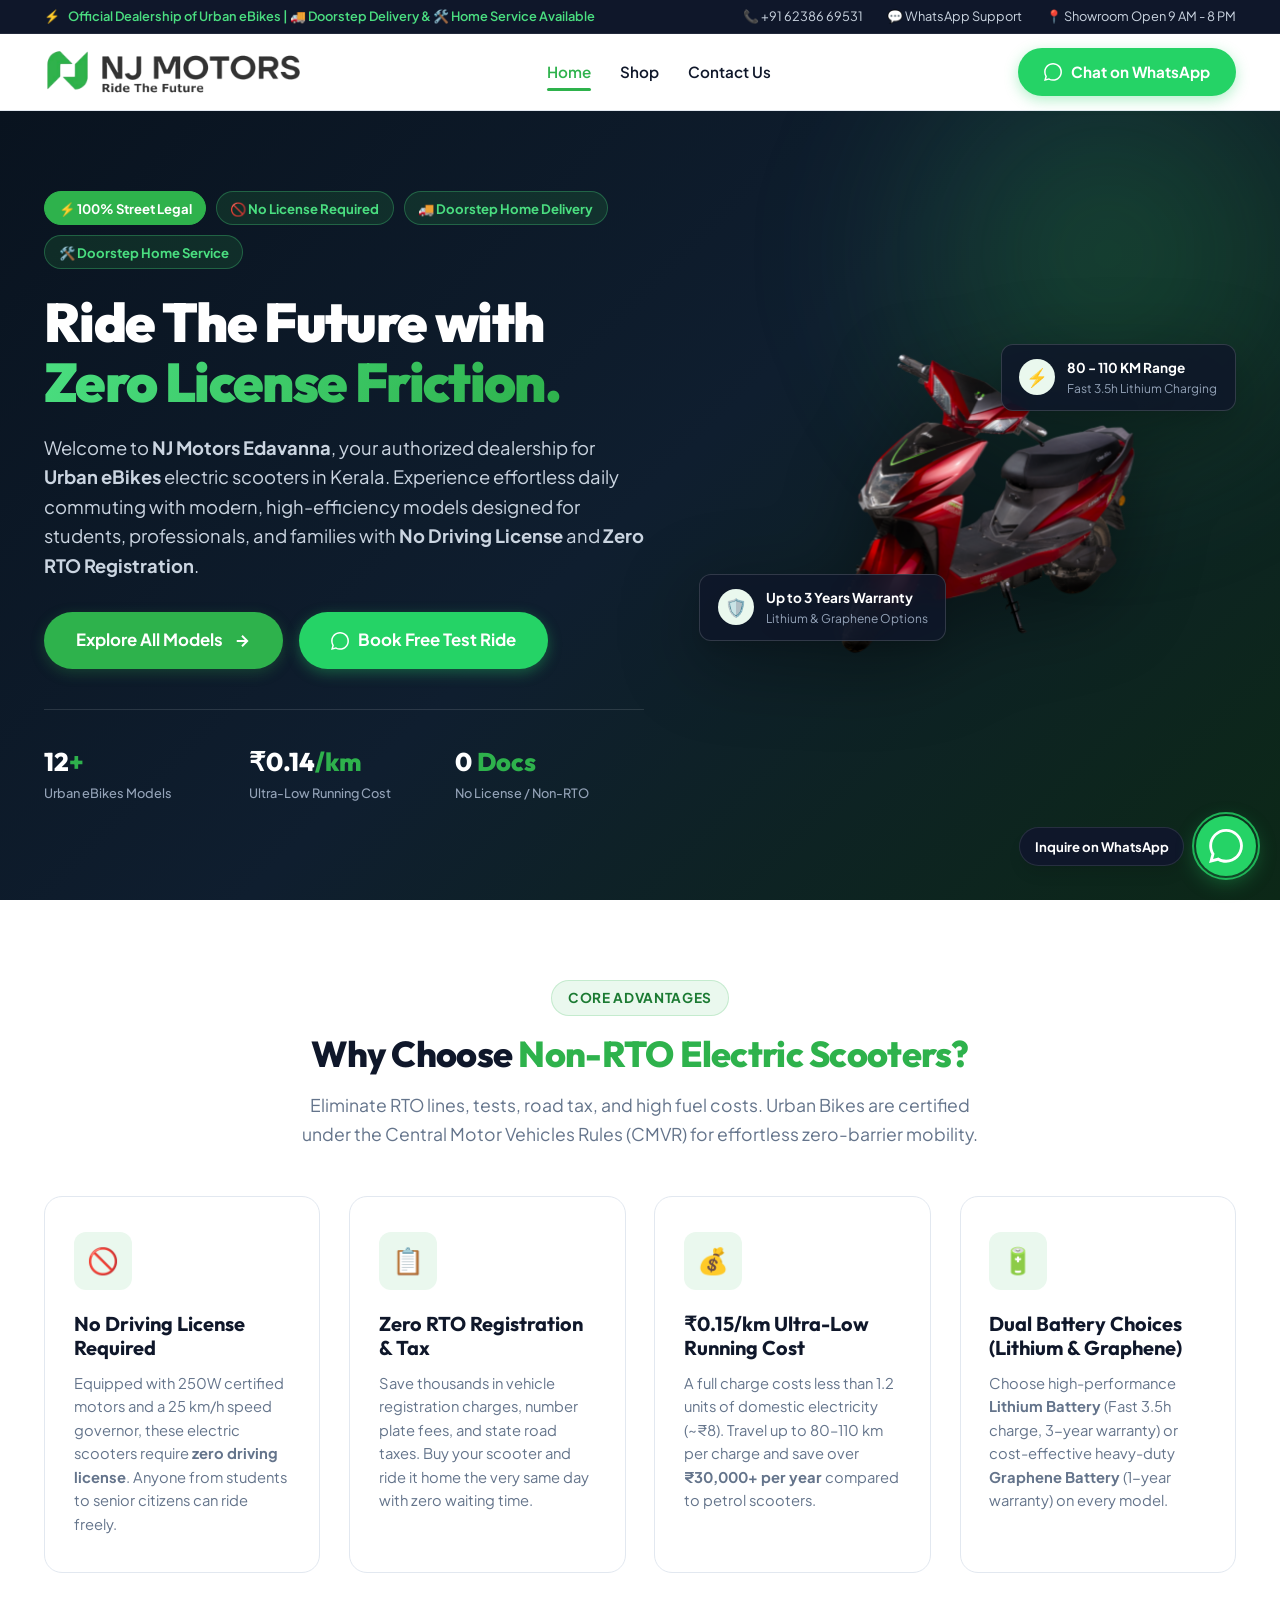
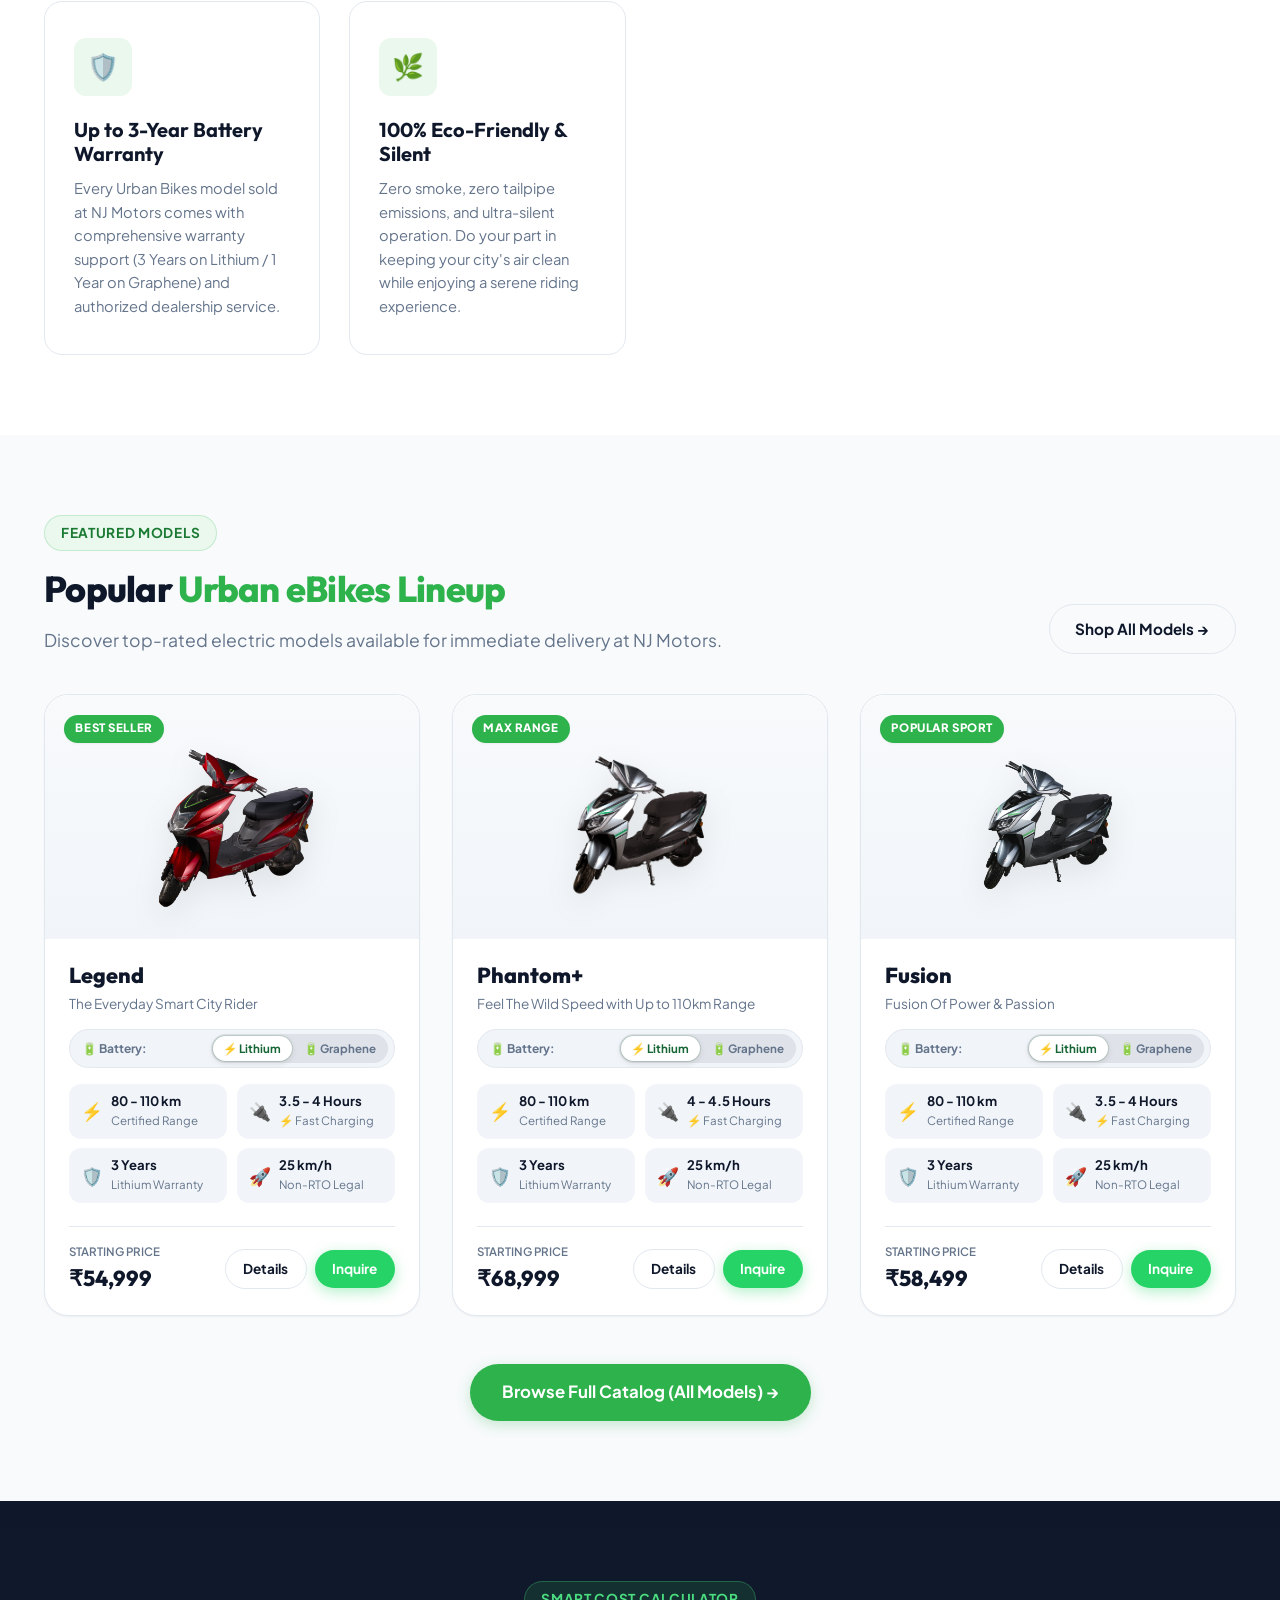
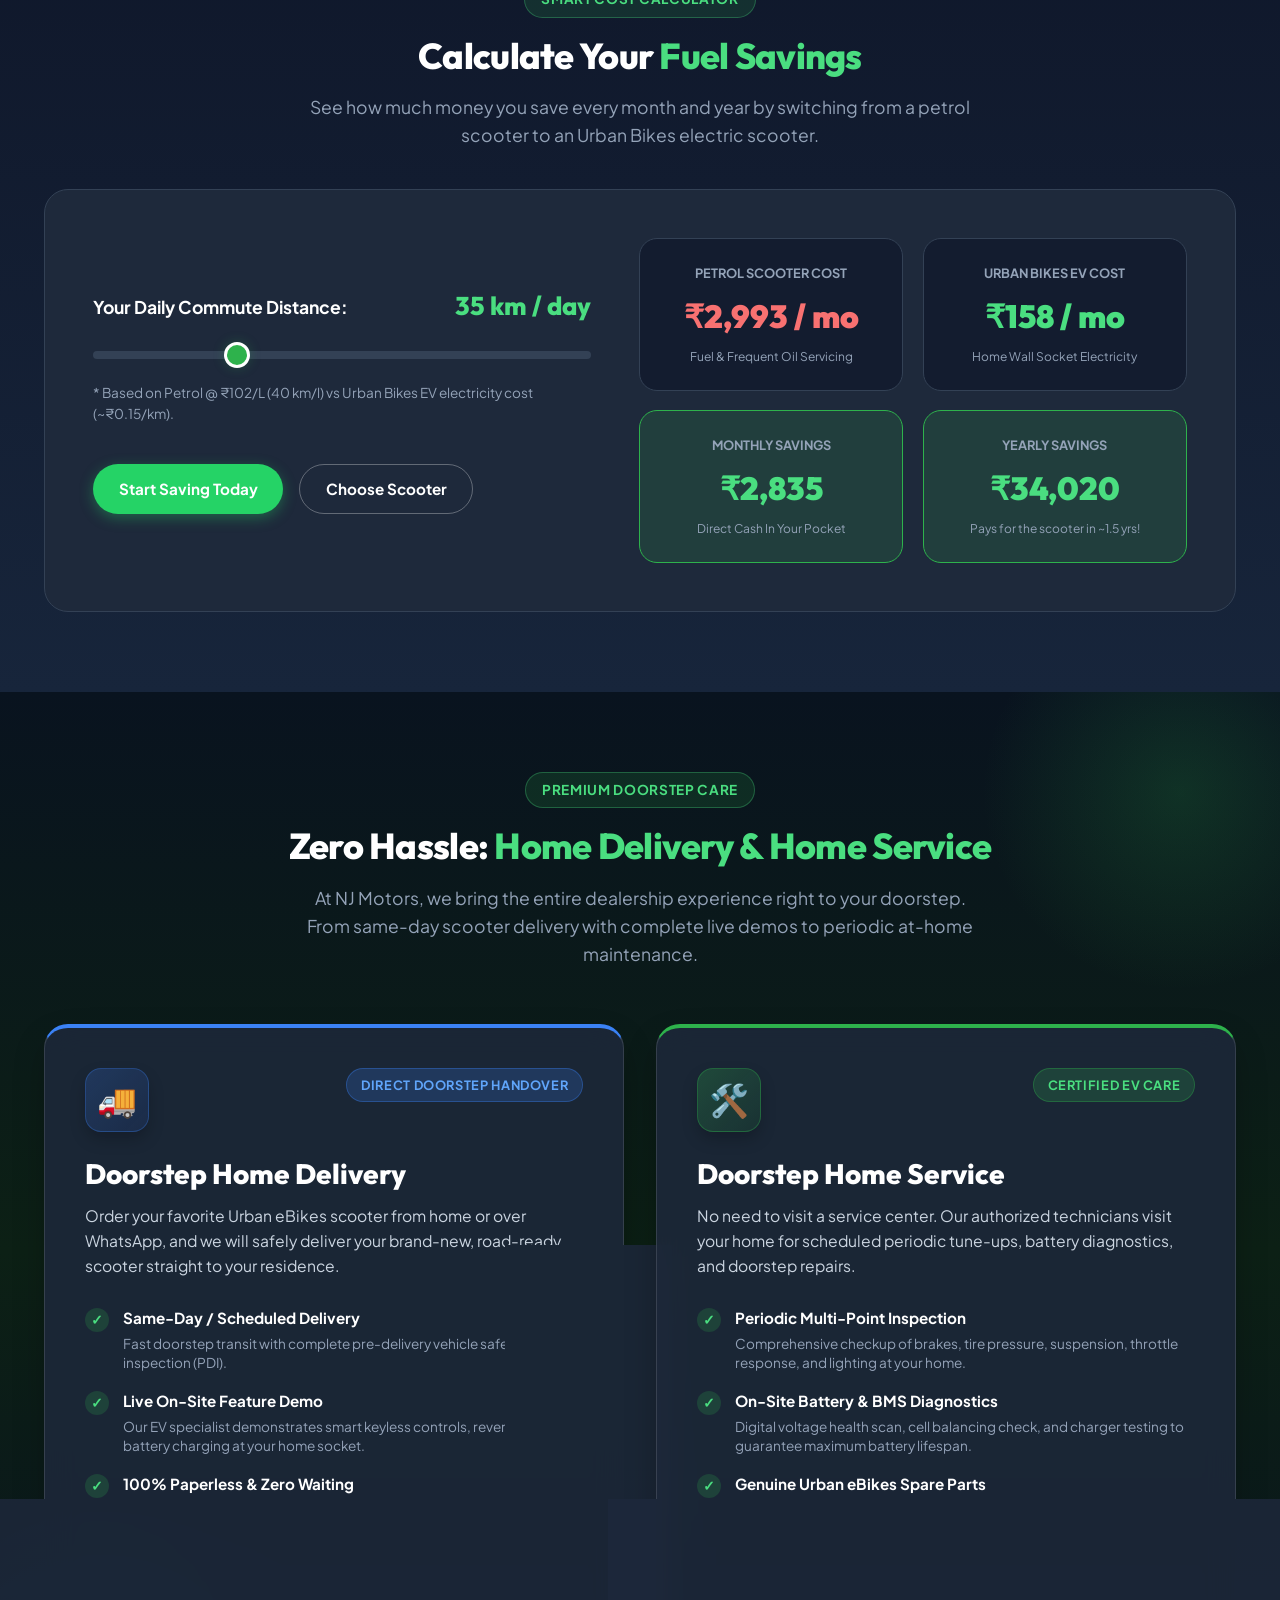
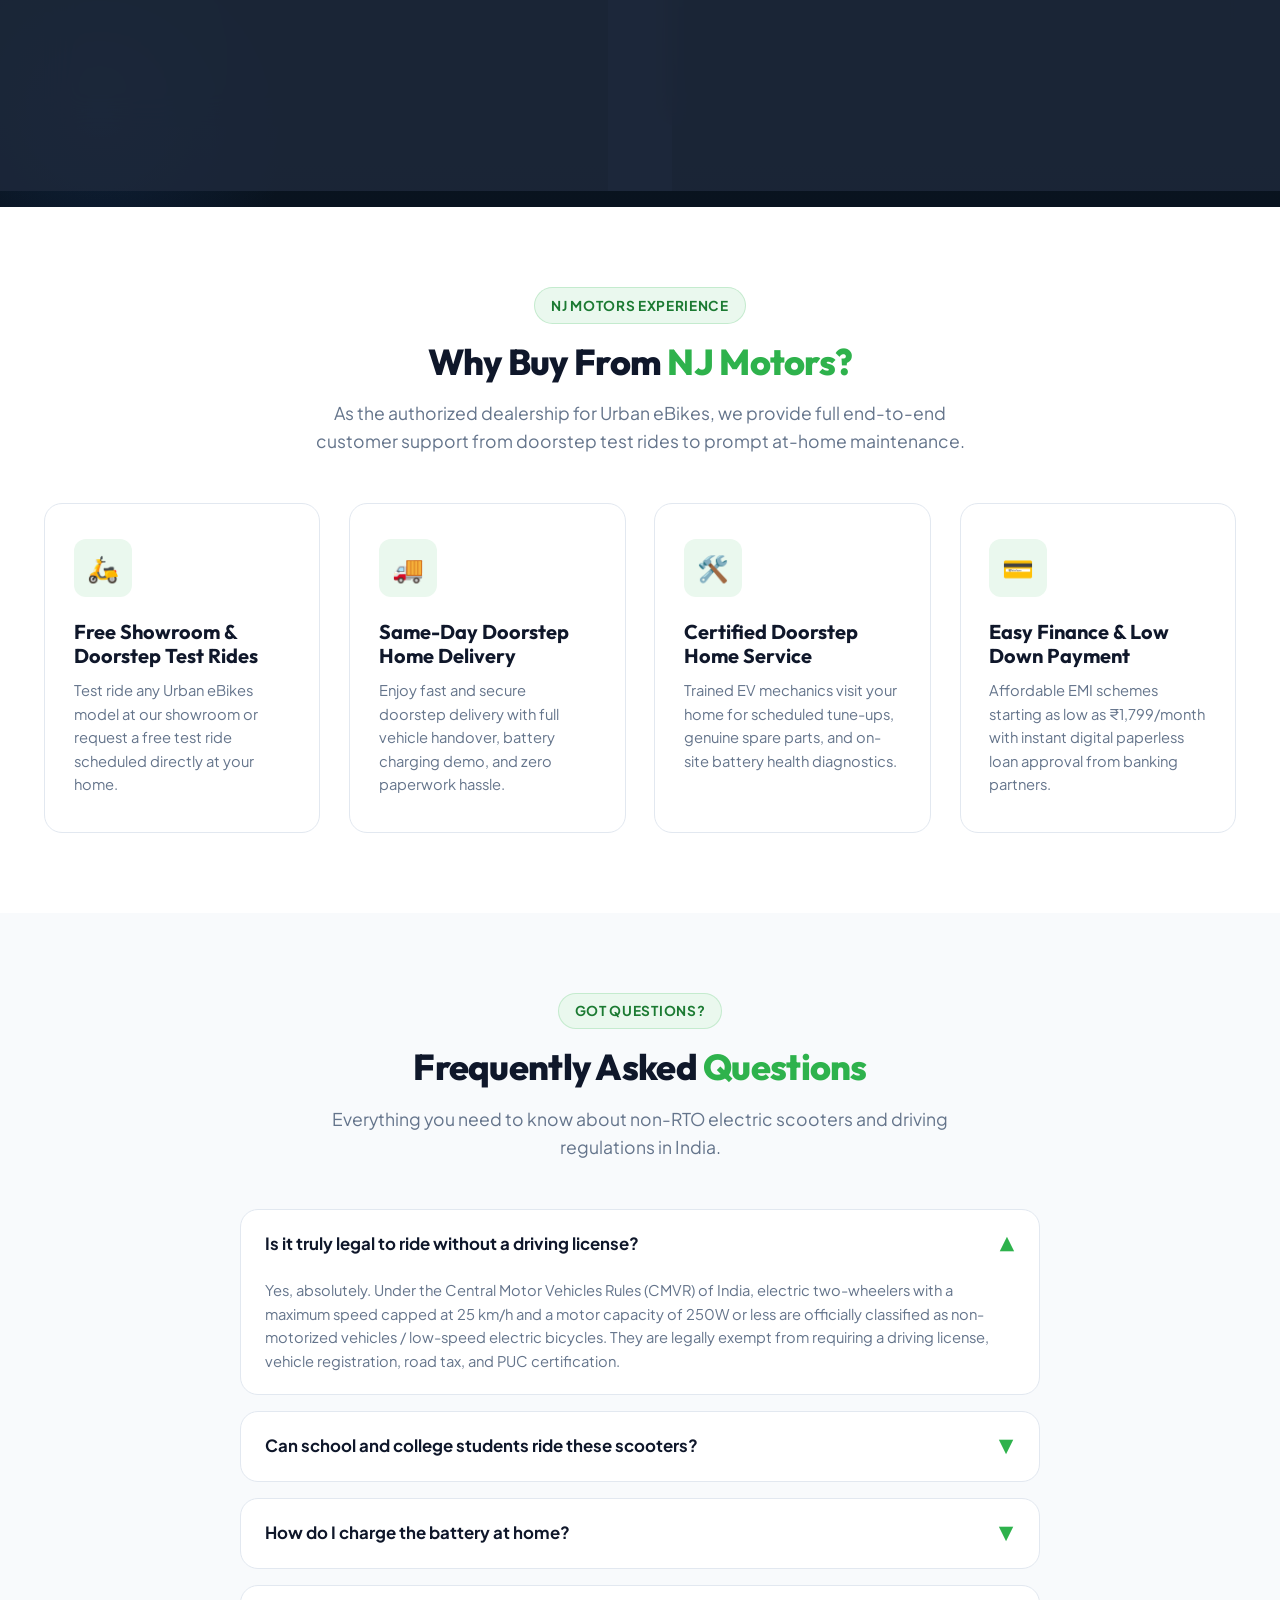
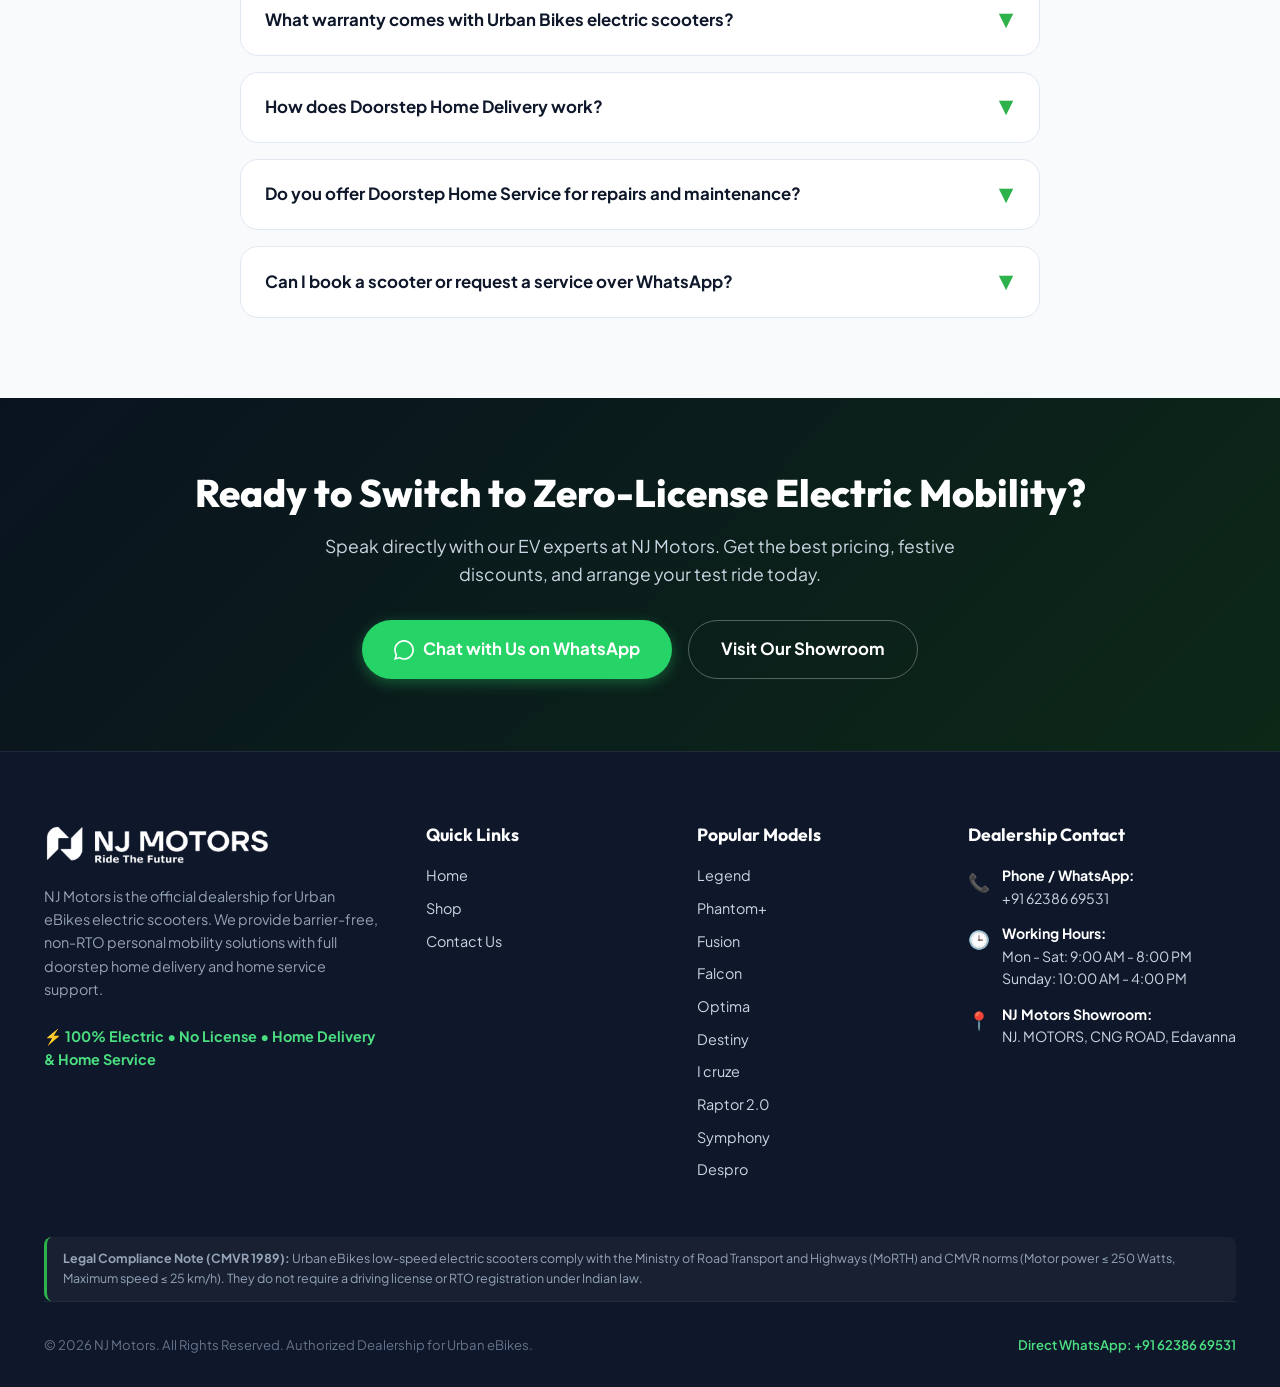
==== commit 0cd2171e: "SEO fix" ====
--- a/index.html
+++ b/index.html
@@ -3,11 +3,192 @@
 <head>
   <meta charset="UTF-8" />
   <meta name="viewport" content="width=device-width, initial-scale=1.0" />
-  <title>NJ Motors | Urban eBikes Electric Scooters - No License Required</title>
-  <meta name="description" content="NJ Motors is the official dealership for Urban eBikes electric scooters in India. Discover smart electric scooters that require no driving license and zero RTO registration. WhatsApp: +919072430473." />
+  
+  <!-- Primary Meta Tags -->
+  <title>NJ Motors Edavanna | Urban eBikes Electric Scooters Dealership Kerala</title>
+  <meta name="title" content="NJ Motors Edavanna | Urban eBikes Electric Scooters Dealership Kerala" />
+  <meta name="description" content="NJ Motors Edavanna is the authorized dealership for Urban eBikes electric scooters in Malappuram, Kerala. 100% Street Legal, No Driving License Required, Zero RTO Registration. Doorstep Delivery &amp; Doorstep Service. WhatsApp: +91 62386 69531." />
+  <meta name="keywords" content="NJ Motors, NJ Motors Edavanna, Urban eBikes, Urban eBikes Edavanna, Urban eBikes Kerala, Electric scooter Edavanna, Electric scooter Malappuram, No license electric scooter Kerala, Non RTO electric scooter, Electric bike Edavanna, EV showroom Edavanna, Urban Legend, Urban Fusion, Urban Falcon, Urban Optima, Urban Phantom Plus, Raptor 2.0, Symphony, Despro, electric scooter home service Kerala" />
+  <meta name="author" content="NJ Motors" />
+  <meta name="robots" content="index, follow, max-image-preview:large, max-snippet:-1, max-video-preview:-1" />
+  <meta name="theme-color" content="#0c2817" />
+  <link rel="canonical" href="https://njmotors.in/" />
+
+  <!-- Geographic Location Tags for Local SEO (Edavanna, Kerala) -->
+  <meta name="geo.region" content="IN-KL" />
+  <meta name="geo.placename" content="Edavanna, Malappuram, Kerala" />
+  <meta name="geo.position" content="11.218197;76.140579" />
+  <meta name="ICBM" content="11.218197, 76.140579" />
+
+  <!-- Open Graph / Facebook / WhatsApp Sharing Meta Tags -->
+  <meta property="og:type" content="website" />
+  <meta property="og:locale" content="en_IN" />
+  <meta property="og:site_name" content="NJ Motors - Urban eBikes Dealership" />
+  <meta property="og:url" content="https://njmotors.in/" />
+  <meta property="og:title" content="NJ Motors Edavanna | Urban eBikes Electric Scooters - No License Required" />
+  <meta property="og:description" content="Authorized dealership for Urban eBikes in Edavanna, Kerala. Non-RTO electric scooters with no license required. Doorstep delivery &amp; home service across Malappuram." />
+  <meta property="og:image" content="https://njmotors.in/assets/logo.png" />
+  <meta property="og:image:secure_url" content="https://njmotors.in/assets/logo.png" />
+  <meta property="og:image:type" content="image/png" />
+  <meta property="og:image:width" content="1200" />
+  <meta property="og:image:height" content="630" />
+  <meta property="og:image:alt" content="NJ Motors Edavanna - Urban eBikes Electric Scooters Dealership Logo" />
+
+  <!-- Twitter Card Tags -->
+  <meta name="twitter:card" content="summary_large_image" />
+  <meta name="twitter:url" content="https://njmotors.in/" />
+  <meta name="twitter:title" content="NJ Motors Edavanna | Urban eBikes Electric Scooters" />
+  <meta name="twitter:description" content="Discover Urban eBikes smart electric scooters at NJ Motors Edavanna. Zero license required, 80-110 km range, doorstep home service." />
+  <meta name="twitter:image" content="https://njmotors.in/assets/logo.png" />
+  <meta name="twitter:image:alt" content="NJ Motors Edavanna Logo" />
+
+  <!-- Favicon & Icons -->
   <link rel="icon" type="image/png" href="assets/favicon.png" />
   <link rel="apple-touch-icon" href="assets/favicon.png" />
   <link rel="stylesheet" href="css/style.css" />
+
+  <!-- Schema.org JSON-LD Structured Data for LocalBusiness / MotorcycleDealer / AutoDealer -->
+  <script type="application/ld+json">
+  {
+    "@context": "https://schema.org",
+    "@type": ["MotorcycleDealer", "AutoDealer", "LocalBusiness"],
+    "@id": "https://njmotors.in/#localbusiness",
+    "name": "NJ Motors - Urban eBikes Dealership",
+    "alternateName": ["NJ Motors", "NJ Motors Edavanna", "Urban eBikes Edavanna", "Urban eBikes Kerala"],
+    "url": "https://njmotors.in/",
+    "logo": "https://njmotors.in/assets/logo.png",
+    "image": "https://njmotors.in/assets/logo.png",
+    "description": "NJ Motors is the official authorized dealership for Urban eBikes electric scooters located at CNG Road, Edavanna, Malappuram, Kerala. Specializing in CMVR-compliant non-RTO electric scooters requiring no driving license, featuring lithium and graphene battery options, doorstep delivery, and certified doorstep service.",
+    "telephone": "+916238669531",
+    "priceRange": "₹₹",
+    "address": {
+      "@type": "PostalAddress",
+      "streetAddress": "NJ. MOTORS, CNG ROAD",
+      "addressLocality": "Edavanna",
+      "addressRegion": "Kerala",
+      "postalCode": "676541",
+      "addressCountry": "IN"
+    },
+    "geo": {
+      "@type": "GeoCoordinates",
+      "latitude": 11.2181968,
+      "longitude": 76.1405787
+    },
+    "openingHoursSpecification": [
+      {
+        "@type": "OpeningHoursSpecification",
+        "dayOfWeek": ["Monday", "Tuesday", "Wednesday", "Thursday", "Friday", "Saturday"],
+        "opens": "09:00",
+        "closes": "20:00"
+      },
+      {
+        "@type": "OpeningHoursSpecification",
+        "dayOfWeek": ["Sunday"],
+        "opens": "10:00",
+        "closes": "16:00"
+      }
+    ],
+    "areaServed": [
+      { "@type": "City", "name": "Edavanna" },
+      { "@type": "City", "name": "Manjeri" },
+      { "@type": "City", "name": "Nilambur" },
+      { "@type": "City", "name": "Malappuram" },
+      { "@type": "City", "name": "Kozhikode" },
+      { "@type": "State", "name": "Kerala" }
+    ],
+    "hasMap": "https://www.google.com/maps/place/NJ+MOTORS/@11.2181969,76.1405788,17z/data=!3m1!4b1!4m6!3m5!1s0x3ba63945e69581eb:0xe90ee36107f0a805!8m2!3d11.2181969!4d76.1405788!16s%2Fg%2F11y1431s_g",
+    "sameAs": [
+      "https://wa.me/916238669531",
+      "https://www.google.com/maps/place/NJ+MOTORS/@11.2181969,76.1405788,17z/data=!3m1!4b1!4m6!3m5!1s0x3ba63945e69581eb:0xe90ee36107f0a805!8m2!3d11.2181969!4d76.1405788!16s%2Fg%2F11y1431s_g"
+    ],
+    "brand": {
+      "@type": "Brand",
+      "name": "Urban eBikes"
+    }
+  }
+  </script>
+
+  <!-- Schema.org WebSite Search Schema -->
+  <script type="application/ld+json">
+  {
+    "@context": "https://schema.org",
+    "@type": "WebSite",
+    "@id": "https://njmotors.in/#website",
+    "url": "https://njmotors.in/",
+    "name": "NJ Motors",
+    "alternateName": ["NJ Motors Edavanna", "Urban eBikes Edavanna", "NJ Motors Urban eBikes"],
+    "description": "Official Urban eBikes electric scooter showroom & dealership in Edavanna, Malappuram, Kerala.",
+    "publisher": {
+      "@id": "https://njmotors.in/#localbusiness"
+    }
+  }
+  </script>
+
+  <!-- Schema.org FAQPage Schema for Google Rich Snippets -->
+  <script type="application/ld+json">
+  {
+    "@context": "https://schema.org",
+    "@type": "FAQPage",
+    "mainEntity": [
+      {
+        "@type": "Question",
+        "name": "Do I need a driving license to ride Urban eBikes electric scooters?",
+        "acceptedAnswer": {
+          "@type": "Answer",
+          "text": "No driving license is required. Urban eBikes models feature a certified 250W BLDC motor with a top speed capped at 25 km/h, making them legally classified as Non-RTO electric vehicles under Indian CMVR rules. No driving license, RTO registration, or road tax is needed."
+        }
+      },
+      {
+        "@type": "Question",
+        "name": "Where is NJ Motors showroom located in Edavanna?",
+        "acceptedAnswer": {
+          "@type": "Answer",
+          "text": "NJ Motors is located on CNG Road, Edavanna, Malappuram district, Kerala (PIN: 676541). You can visit during showroom hours (Mon-Sat 9 AM - 8 PM, Sun 10 AM - 4 PM) or contact via WhatsApp at +91 62386 69531."
+        }
+      },
+      {
+        "@type": "Question",
+        "name": "What is the difference between Lithium and Graphene battery options?",
+        "acceptedAnswer": {
+          "@type": "Answer",
+          "text": "Lithium Battery variants offer longer certified range (80-110 km), fast charging in 3.5-4 hours, detachable portable packs, and a 3-Year comprehensive warranty. Graphene Battery variants offer reliable 65-80 km range, 6-7 hours charging, and a 1-Year warranty at an economical price point."
+        }
+      },
+      {
+        "@type": "Question",
+        "name": "Does NJ Motors offer Doorstep Delivery and Home Service in Kerala?",
+        "acceptedAnswer": {
+          "@type": "Answer",
+          "text": "Yes! NJ Motors provides Doorstep Home Delivery with full vehicle walkthrough, as well as certified Doorstep Home Service where EV technicians visit your address for periodic maintenance and repairs."
+        }
+      },
+      {
+        "@type": "Question",
+        "name": "How can I book an Urban eBikes test ride or buy online?",
+        "acceptedAnswer": {
+          "@type": "Answer",
+          "text": "You can easily book a free showroom or doorstep test ride by chatting directly with NJ Motors on WhatsApp at +91 62386 69531."
+        }
+      }
+    ]
+  }
+  </script>
+
+  <!-- Schema.org BreadcrumbList Schema -->
+  <script type="application/ld+json">
+  {
+    "@context": "https://schema.org",
+    "@type": "BreadcrumbList",
+    "itemListElement": [
+      {
+        "@type": "ListItem",
+        "position": 1,
+        "name": "Home",
+        "item": "https://njmotors.in/"
+      }
+    ]
+  }
+  </script>
 </head>
 <body>
 
@@ -18,8 +199,8 @@
         <span>⚡</span> Official Dealership of Urban eBikes | 🚚 Doorstep Delivery &amp; 🛠️ Home Service Available
       </div>
       <div class="topbar-contact">
-        <a href="tel:+919072430473">📞 +91 90724 30473</a>
-        <a href="https://wa.me/919072430473?text=Hi%20NJ%20Motors,%20I%20am%20interested%20in%20Urban%20eBikes%20electric%20scooters%20and%20home%20delivery/service." target="_blank">💬 WhatsApp Support</a>
+        <a href="tel:+916238669531">📞 +91 62386 69531</a>
+        <a href="https://wa.me/916238669531?text=Hi%20NJ%20Motors,%20I%20am%20interested%20in%20Urban%20eBikes%20electric%20scooters%20and%20home%20delivery/service." target="_blank">💬 WhatsApp Support</a>
         <span>📍 Showroom Open 9 AM - 8 PM</span>
       </div>
     </div>
@@ -39,7 +220,7 @@
       </nav>
 
       <div class="nav-actions">
-        <a href="https://wa.me/919072430473?text=Hi%20NJ%20Motors,%20I%20would%20like%20to%20know%20more%20about%20your%20Urban%20Bikes%20lineup!" class="btn btn-whatsapp" target="_blank">
+        <a href="https://wa.me/916238669531?text=Hi%20NJ%20Motors,%20I%20would%20like%20to%20know%20more%20about%20your%20Urban%20Bikes%20lineup!" class="btn btn-whatsapp" target="_blank">
           <svg width="18" height="18" viewBox="0 0 24 24" fill="currentColor"><path d="M.057 24l1.687-6.163c-1.041-1.804-1.588-3.849-1.587-5.946.003-6.556 5.338-11.891 11.893-11.891 3.181.001 6.167 1.24 8.413 3.488 2.245 2.248 3.481 5.236 3.48 8.414-.003 6.557-5.338 11.892-11.893 11.892-1.99-.001-3.951-.5-5.688-1.448l-6.305 1.654zm6.597-3.807c1.676.995 3.276 1.591 5.392 1.592 5.448 0 9.886-4.434 9.889-9.885.002-5.462-4.415-9.89-9.881-9.892-5.452 0-9.887 4.434-9.889 9.884-.001 2.225.651 3.891 1.746 5.634l-.999 3.648 3.742-.981z"/></svg>
           Chat on WhatsApp
         </a>
@@ -63,8 +244,8 @@
       <a href="contact.html" class="mobile-nav-link">Contact Us</a>
     </div>
     <div style="margin-top: auto; padding-top: 1.5rem;">
-      <a href="https://wa.me/919072430473?text=Hi%20NJ%20Motors,%20I%20want%20to%20know%20more%20about%20Urban%20Bikes!" class="btn btn-whatsapp btn-block" target="_blank">
-        WhatsApp: +91 90724 30473
+      <a href="https://wa.me/916238669531?text=Hi%20NJ%20Motors,%20I%20want%20to%20know%20more%20about%20Urban%20Bikes!" class="btn btn-whatsapp btn-block" target="_blank">
+        WhatsApp: +91 62386 69531
       </a>
     </div>
   </div>
@@ -86,7 +267,7 @@
         </h1>
 
         <p class="hero-subtitle">
-          Welcome to <strong>NJ Motors</strong>, your authorized dealership for <strong>Urban eBikes</strong> electric scooters. Experience effortless daily commuting with modern, high-efficiency models designed for students, professionals, and families.
+          Welcome to <strong>NJ Motors Edavanna</strong>, your authorized dealership for <strong>Urban eBikes</strong> electric scooters in Kerala. Experience effortless daily commuting with modern, high-efficiency models designed for students, professionals, and families with <strong>No Driving License</strong> and <strong>Zero RTO Registration</strong>.
         </p>
 
         <div class="hero-actions">
@@ -94,7 +275,7 @@
             Explore All Models
             <svg width="18" height="18" viewBox="0 0 24 24" fill="none" stroke="currentColor" stroke-width="2.5"><path d="M5 12h14M12 5l7 7-7 7"/></svg>
           </a>
-          <a href="https://wa.me/919072430473?text=Hi%20NJ%20Motors,%20I%20want%20to%20book%20a%20free%20test%20ride%20for%20Urban%20eBikes%20electric%20scooter." class="btn btn-whatsapp btn-lg" target="_blank">
+          <a href="https://wa.me/916238669531?text=Hi%20NJ%20Motors,%20I%20want%20to%20book%20a%20free%20test%20ride%20for%20Urban%20eBikes%20electric%20scooter." class="btn btn-whatsapp btn-lg" target="_blank">
             <svg width="18" height="18" viewBox="0 0 24 24" fill="currentColor"><path d="M.057 24l1.687-6.163c-1.041-1.804-1.588-3.849-1.587-5.946.003-6.556 5.338-11.891 11.893-11.891 3.181.001 6.167 1.24 8.413 3.488 2.245 2.248 3.481 5.236 3.48 8.414-.003 6.557-5.338 11.892-11.893 11.892-1.99-.001-3.951-.5-5.688-1.448l-6.305 1.654zm6.597-3.807c1.676.995 3.276 1.591 5.392 1.592 5.448 0 9.886-4.434 9.889-9.885.002-5.462-4.415-9.89-9.881-9.892-5.452 0-9.887 4.434-9.889 9.884-.001 2.225.651 3.891 1.746 5.634l-.999 3.648 3.742-.981z"/></svg>
             Book Free Test Ride
           </a>
@@ -102,7 +283,7 @@
 
         <div class="hero-trust-bar">
           <div class="trust-item">
-            <div class="trust-number">8<span>+</span></div>
+            <div class="trust-number">12<span>+</span></div>
             <div class="trust-label">Urban eBikes Models</div>
           </div>
           <div class="trust-item">
@@ -118,7 +299,7 @@
 
       <div class="hero-visual">
         <div class="hero-image-wrapper">
-          <img src="assets/images/legend-maroon.png" alt="Urban eBikes Electric Scooter by NJ Motors" />
+          <img src="assets/images/legend-maroon.png" alt="Urban eBikes Electric Scooter at NJ Motors Edavanna Kerala" />
           
           <div class="hero-feature-bubble top-right">
             <div class="bubble-icon">⚡</div>
@@ -216,18 +397,18 @@
       </div>
 
       <div class="scooter-grid">
-        <!-- Card 1: Urban Legend -->
+        <!-- Card 1: Legend -->
         <div class="scooter-card" id="card-urban-legend">
           <div class="card-badge-top">
             <span class="scooter-badge">Best Seller</span>
           </div>
           <div class="scooter-img-box">
             <a href="product.html?id=urban-legend&battery=lithium" class="card-details-btn">
-              <img src="assets/images/legend-maroon.png" alt="Urban Legend Electric Scooter" class="scooter-img" />
+              <img src="assets/images/legend-maroon.png" alt="Legend Electric Scooter" class="scooter-img" />
             </a>
           </div>
           <div class="card-body">
-            <h3 class="scooter-name"><a href="product.html?id=urban-legend&battery=lithium" class="card-details-btn">Urban Legend</a></h3>
+            <h3 class="scooter-name"><a href="product.html?id=urban-legend&battery=lithium" class="card-details-btn">Legend</a></h3>
             <p class="scooter-tagline">The Everyday Smart City Rider</p>
 
             <!-- Interactive Battery Type Switcher -->
@@ -268,24 +449,24 @@
               </div>
               <div class="card-actions">
                 <a href="product.html?id=urban-legend&battery=lithium" class="btn btn-outline btn-sm card-details-btn">Details</a>
-                <a href="https://wa.me/919072430473?text=Hi%20NJ%20Motors,%20I%20want%20to%20inquire%20about%20the%20Urban%20eBikes%20Urban%20Legend%20with%20Lithium%20Battery%20(Price:%20₹54,999,%20Range:%2080-110%20km)" class="btn btn-whatsapp btn-sm card-inquire-btn" target="_blank">Inquire</a>
-              </div>
-            </div>
-          </div>
-        </div>
-
-        <!-- Card 2: Urban Phantom+ -->
+                <a href="https://wa.me/916238669531?text=Hi%20NJ%20Motors,%20I%20want%20to%20inquire%20about%20the%20Urban%20eBikes%20Urban%20Legend%20with%20Lithium%20Battery%20(Price:%20₹54,999,%20Range:%2080-110%20km)" class="btn btn-whatsapp btn-sm card-inquire-btn" target="_blank">Inquire</a>
+              </div>
+            </div>
+          </div>
+        </div>
+
+        <!-- Card 2: Phantom+ -->
         <div class="scooter-card" id="card-urban-phantom-plus">
           <div class="card-badge-top">
             <span class="scooter-badge">Max Range</span>
           </div>
           <div class="scooter-img-box">
             <a href="product.html?id=urban-phantom-plus&battery=lithium" class="card-details-btn">
-              <img src="assets/images/phantom-plus.png" alt="Urban Phantom+ Electric Scooter" class="scooter-img" />
+              <img src="assets/images/phantom-plus.png" alt="Phantom+ Electric Scooter" class="scooter-img" />
             </a>
           </div>
           <div class="card-body">
-            <h3 class="scooter-name"><a href="product.html?id=urban-phantom-plus&battery=lithium" class="card-details-btn">Urban Phantom+</a></h3>
+            <h3 class="scooter-name"><a href="product.html?id=urban-phantom-plus&battery=lithium" class="card-details-btn">Phantom+</a></h3>
             <p class="scooter-tagline">Feel The Wild Speed with Up to 110km Range</p>
 
             <!-- Interactive Battery Type Switcher -->
@@ -326,24 +507,24 @@
               </div>
               <div class="card-actions">
                 <a href="product.html?id=urban-phantom-plus&battery=lithium" class="btn btn-outline btn-sm card-details-btn">Details</a>
-                <a href="https://wa.me/919072430473?text=Hi%20NJ%20Motors,%20I%20want%20to%20inquire%20about%20the%20Urban%20eBikes%20Urban%20Phantom+%20with%20Lithium%20Battery%20(Price:%20₹68,999,%20Range:%2080-110%20km)" class="btn btn-whatsapp btn-sm card-inquire-btn" target="_blank">Inquire</a>
-              </div>
-            </div>
-          </div>
-        </div>
-
-        <!-- Card 3: Urban Fusion -->
+                <a href="https://wa.me/916238669531?text=Hi%20NJ%20Motors,%20I%20want%20to%20inquire%20about%20the%20Urban%20eBikes%20Urban%20Phantom+%20with%20Lithium%20Battery%20(Price:%20₹68,999,%20Range:%2080-110%20km)" class="btn btn-whatsapp btn-sm card-inquire-btn" target="_blank">Inquire</a>
+              </div>
+            </div>
+          </div>
+        </div>
+
+        <!-- Card 3: Fusion -->
         <div class="scooter-card" id="card-urban-fusion">
           <div class="card-badge-top">
             <span class="scooter-badge">Popular Sport</span>
           </div>
           <div class="scooter-img-box">
             <a href="product.html?id=urban-fusion&battery=lithium" class="card-details-btn">
-              <img src="assets/images/fusion-red.png" alt="Urban Fusion Electric Scooter" class="scooter-img" />
+              <img src="assets/images/fusion-red.png" alt="Fusion Electric Scooter" class="scooter-img" />
             </a>
           </div>
           <div class="card-body">
-            <h3 class="scooter-name"><a href="product.html?id=urban-fusion&battery=lithium" class="card-details-btn">Urban Fusion</a></h3>
+            <h3 class="scooter-name"><a href="product.html?id=urban-fusion&battery=lithium" class="card-details-btn">Fusion</a></h3>
             <p class="scooter-tagline">Fusion Of Power &amp; Passion</p>
 
             <!-- Interactive Battery Type Switcher -->
@@ -384,7 +565,7 @@
               </div>
               <div class="card-actions">
                 <a href="product.html?id=urban-fusion&battery=lithium" class="btn btn-outline btn-sm card-details-btn">Details</a>
-                <a href="https://wa.me/919072430473?text=Hi%20NJ%20Motors,%20I%20want%20to%20inquire%20about%20the%20Urban%20eBikes%20Urban%20Fusion%20with%20Lithium%20Battery%20(Price:%20₹58,499,%20Range:%2080-110%20km)" class="btn btn-whatsapp btn-sm card-inquire-btn" target="_blank">Inquire</a>
+                <a href="https://wa.me/916238669531?text=Hi%20NJ%20Motors,%20I%20want%20to%20inquire%20about%20the%20Urban%20eBikes%20Urban%20Fusion%20with%20Lithium%20Battery%20(Price:%20₹58,499,%20Range:%2080-110%20km)" class="btn btn-whatsapp btn-sm card-inquire-btn" target="_blank">Inquire</a>
               </div>
             </div>
           </div>
@@ -423,7 +604,7 @@
           </div>
 
           <div class="calc-actions">
-            <a href="https://wa.me/919072430473?text=Hi%20NJ%20Motors,%20I%20calculated%20my%20fuel%20savings%20and%20want%20to%20switch%20to%20an%20Urban%20Bikes%20scooter!" class="btn btn-whatsapp" target="_blank">
+            <a href="https://wa.me/916238669531?text=Hi%20NJ%20Motors,%20I%20calculated%20my%20fuel%20savings%20and%20want%20to%20switch%20to%20an%20Urban%20Bikes%20scooter!" class="btn btn-whatsapp" target="_blank">
               Start Saving Today
             </a>
             <a href="models.html" class="btn btn-outline-white">
@@ -512,7 +693,7 @@
           </div>
 
           <div class="doorstep-card-footer">
-            <a href="https://wa.me/919072430473?text=Hi%20NJ%20Motors,%20I%20want%20to%20order%20an%20Urban%20eBikes%20electric%20scooter%20with%20Doorstep%20Home%20Delivery." class="btn btn-whatsapp btn-block btn-lg" target="_blank">
+            <a href="https://wa.me/916238669531?text=Hi%20NJ%20Motors,%20I%20want%20to%20order%20an%20Urban%20eBikes%20electric%20scooter%20with%20Doorstep%20Home%20Delivery." class="btn btn-whatsapp btn-block btn-lg" target="_blank">
               <svg width="20" height="20" viewBox="0 0 24 24" fill="currentColor"><path d="M.057 24l1.687-6.163c-1.041-1.804-1.588-3.849-1.587-5.946.003-6.556 5.338-11.891 11.893-11.891 3.181.001 6.167 1.24 8.413 3.488 2.245 2.248 3.481 5.236 3.48 8.414-.003 6.557-5.338 11.892-11.893 11.892-1.99-.001-3.951-.5-5.688-1.448l-6.305 1.654zm6.597-3.807c1.676.995 3.276 1.591 5.392 1.592 5.448 0 9.886-4.434 9.889-9.885.002-5.462-4.415-9.89-9.881-9.892-5.452 0-9.887 4.434-9.889 9.884-.001 2.225.651 3.891 1.746 5.634l-.999 3.648 3.742-.981z"/></svg>
               Book Home Delivery on WhatsApp
             </a>
@@ -561,7 +742,7 @@
           </div>
 
           <div class="doorstep-card-footer">
-            <a href="https://wa.me/919072430473?text=Hi%20NJ%20Motors,%20I%20would%20like%20to%20schedule%20a%20Doorstep%20Home%20Service%20visit%20for%20my%20Urban%20eBikes%20scooter." class="btn btn-whatsapp btn-block btn-lg" target="_blank">
+            <a href="https://wa.me/916238669531?text=Hi%20NJ%20Motors,%20I%20would%20like%20to%20schedule%20a%20Doorstep%20Home%20Service%20visit%20for%20my%20Urban%20eBikes%20scooter." class="btn btn-whatsapp btn-block btn-lg" target="_blank">
               <svg width="20" height="20" viewBox="0 0 24 24" fill="currentColor"><path d="M.057 24l1.687-6.163c-1.041-1.804-1.588-3.849-1.587-5.946.003-6.556 5.338-11.891 11.893-11.891 3.181.001 6.167 1.24 8.413 3.488 2.245 2.248 3.481 5.236 3.48 8.414-.003 6.557-5.338 11.892-11.893 11.892-1.99-.001-3.951-.5-5.688-1.448l-6.305 1.654zm6.597-3.807c1.676.995 3.276 1.591 5.392 1.592 5.448 0 9.886-4.434 9.889-9.885.002-5.462-4.415-9.89-9.881-9.892-5.452 0-9.887 4.434-9.889 9.884-.001 2.225.651 3.891 1.746 5.634l-.999 3.648 3.742-.981z"/></svg>
               Schedule Home Service on WhatsApp
             </a>
@@ -689,7 +870,7 @@
             <span class="faq-toggle-icon">▼</span>
           </div>
           <div class="faq-body">
-            Yes! You can contact us directly on WhatsApp at <strong>+91 90724 30473</strong> anytime to inquire about prices, book a free test ride, arrange doorstep home delivery, or schedule a doorstep maintenance service.
+            Yes! You can contact us directly on WhatsApp at <strong>+91 62386 69531</strong> anytime to inquire about prices, book a free test ride, arrange doorstep home delivery, or schedule a doorstep maintenance service.
           </div>
         </div>
       </div>
@@ -706,7 +887,7 @@
         Speak directly with our EV experts at NJ Motors. Get the best pricing, festive discounts, and arrange your test ride today.
       </p>
       <div style="display: flex; justify-content: center; gap: 1rem; flex-wrap: wrap;">
-        <a href="https://wa.me/919072430473?text=Hi%20NJ%20Motors,%20I%20am%20ready%20to%20buy%20an%20Urban%20Bikes%20scooter.%20Please%20guide%20me!" class="btn btn-whatsapp btn-lg" target="_blank">
+        <a href="https://wa.me/916238669531?text=Hi%20NJ%20Motors,%20I%20am%20ready%20to%20buy%20an%20Urban%20Bikes%20scooter.%20Please%20guide%20me!" class="btn btn-whatsapp btn-lg" target="_blank">
           <svg width="20" height="20" viewBox="0 0 24 24" fill="currentColor"><path d="M.057 24l1.687-6.163c-1.041-1.804-1.588-3.849-1.587-5.946.003-6.556 5.338-11.891 11.893-11.891 3.181.001 6.167 1.24 8.413 3.488 2.245 2.248 3.481 5.236 3.48 8.414-.003 6.557-5.338 11.892-11.893 11.892-1.99-.001-3.951-.5-5.688-1.448l-6.305 1.654zm6.597-3.807c1.676.995 3.276 1.591 5.392 1.592 5.448 0 9.886-4.434 9.889-9.885.002-5.462-4.415-9.89-9.881-9.892-5.452 0-9.887 4.434-9.889 9.884-.001 2.225.651 3.891 1.746 5.634l-.999 3.648 3.742-.981z"/></svg>
           Chat with Us on WhatsApp
         </a>
@@ -743,12 +924,17 @@
         <div>
           <h4 class="footer-heading">Popular Models</h4>
           <div class="footer-links-list">
-            <a href="product.html?id=urban-legend">Urban Legend</a>
-            <a href="product.html?id=urban-phantom-plus">Urban Phantom+</a>
-            <a href="product.html?id=urban-fusion">Urban Fusion</a>
-            <a href="product.html?id=urban-falcon">Urban Falcon</a>
-            <a href="product.html?id=urban-optima">Urban Optima</a>
-            <a href="product.html?id=urban-destiny">Urban Destiny</a>
+            <a href="product.html?id=urban-legend">Legend</a>
+            <a href="product.html?id=urban-phantom-plus">Phantom+</a>
+            <a href="product.html?id=urban-fusion">Fusion</a>
+            <a href="product.html?id=urban-falcon">Falcon</a>
+            <a href="product.html?id=urban-optima">Optima</a>
+            <a href="product.html?id=urban-destiny">Destiny</a>
+            <a href="product.html?id=i-cruze">I cruze</a>
+            <a href="product.html?id=raptor-2-0">Raptor 2.0</a>
+            <a href="product.html?id=symphony">Symphony</a>
+            <a href="product.html?id=despro">Despro</a>
+
           </div>
         </div>
 
@@ -758,7 +944,7 @@
             <span class="footer-contact-icon">📞</span>
             <div>
               <div style="font-weight: 700; color: #ffffff;">Phone / WhatsApp:</div>
-              <a href="https://wa.me/919072430473" target="_blank">+91 90724 30473</a>
+              <a href="https://wa.me/916238669531" target="_blank">+91 62386 69531</a>
             </div>
           </div>
           <div class="footer-contact-item">
@@ -785,7 +971,7 @@
       <div class="footer-bottom">
         <div>&copy; 2026 NJ Motors. All Rights Reserved. Authorized Dealership for Urban eBikes.</div>
         <div>
-          <a href="https://wa.me/919072430473" style="color: #4ade80; font-weight: 600;" target="_blank">Direct WhatsApp: +91 90724 30473</a>
+          <a href="https://wa.me/916238669531" style="color: #4ade80; font-weight: 600;" target="_blank">Direct WhatsApp: +91 62386 69531</a>
         </div>
       </div>
     </div>
@@ -794,7 +980,7 @@
   <!-- Floating WhatsApp Widget -->
   <div class="floating-whatsapp">
     <div class="floating-wa-tooltip">Inquire on WhatsApp</div>
-    <a href="https://wa.me/919072430473?text=Hi%20NJ%20Motors,%20I%20want%20to%20know%20more%20about%20Urban%20Bikes%20electric%20scooters." class="floating-wa-btn" target="_blank" aria-label="Chat on WhatsApp">
+    <a href="https://wa.me/916238669531?text=Hi%20NJ%20Motors,%20I%20want%20to%20know%20more%20about%20Urban%20Bikes%20electric%20scooters." class="floating-wa-btn" target="_blank" aria-label="Chat on WhatsApp">
       <svg width="34" height="34" viewBox="0 0 24 24" fill="currentColor"><path d="M.057 24l1.687-6.163c-1.041-1.804-1.588-3.849-1.587-5.946.003-6.556 5.338-11.891 11.893-11.891 3.181.001 6.167 1.24 8.413 3.488 2.245 2.248 3.481 5.236 3.48 8.414-.003 6.557-5.338 11.892-11.893 11.892-1.99-.001-3.951-.5-5.688-1.448l-6.305 1.654zm6.597-3.807c1.676.995 3.276 1.591 5.392 1.592 5.448 0 9.886-4.434 9.889-9.885.002-5.462-4.415-9.89-9.881-9.892-5.452 0-9.887 4.434-9.889 9.884-.001 2.225.651 3.891 1.746 5.634l-.999 3.648 3.742-.981z"/></svg>
     </a>
   </div>
--- a/css/style.css
+++ b/css/style.css
@@ -2398,3 +2398,6 @@
   }
 }
 
+.d-none{
+  display: none;
+}
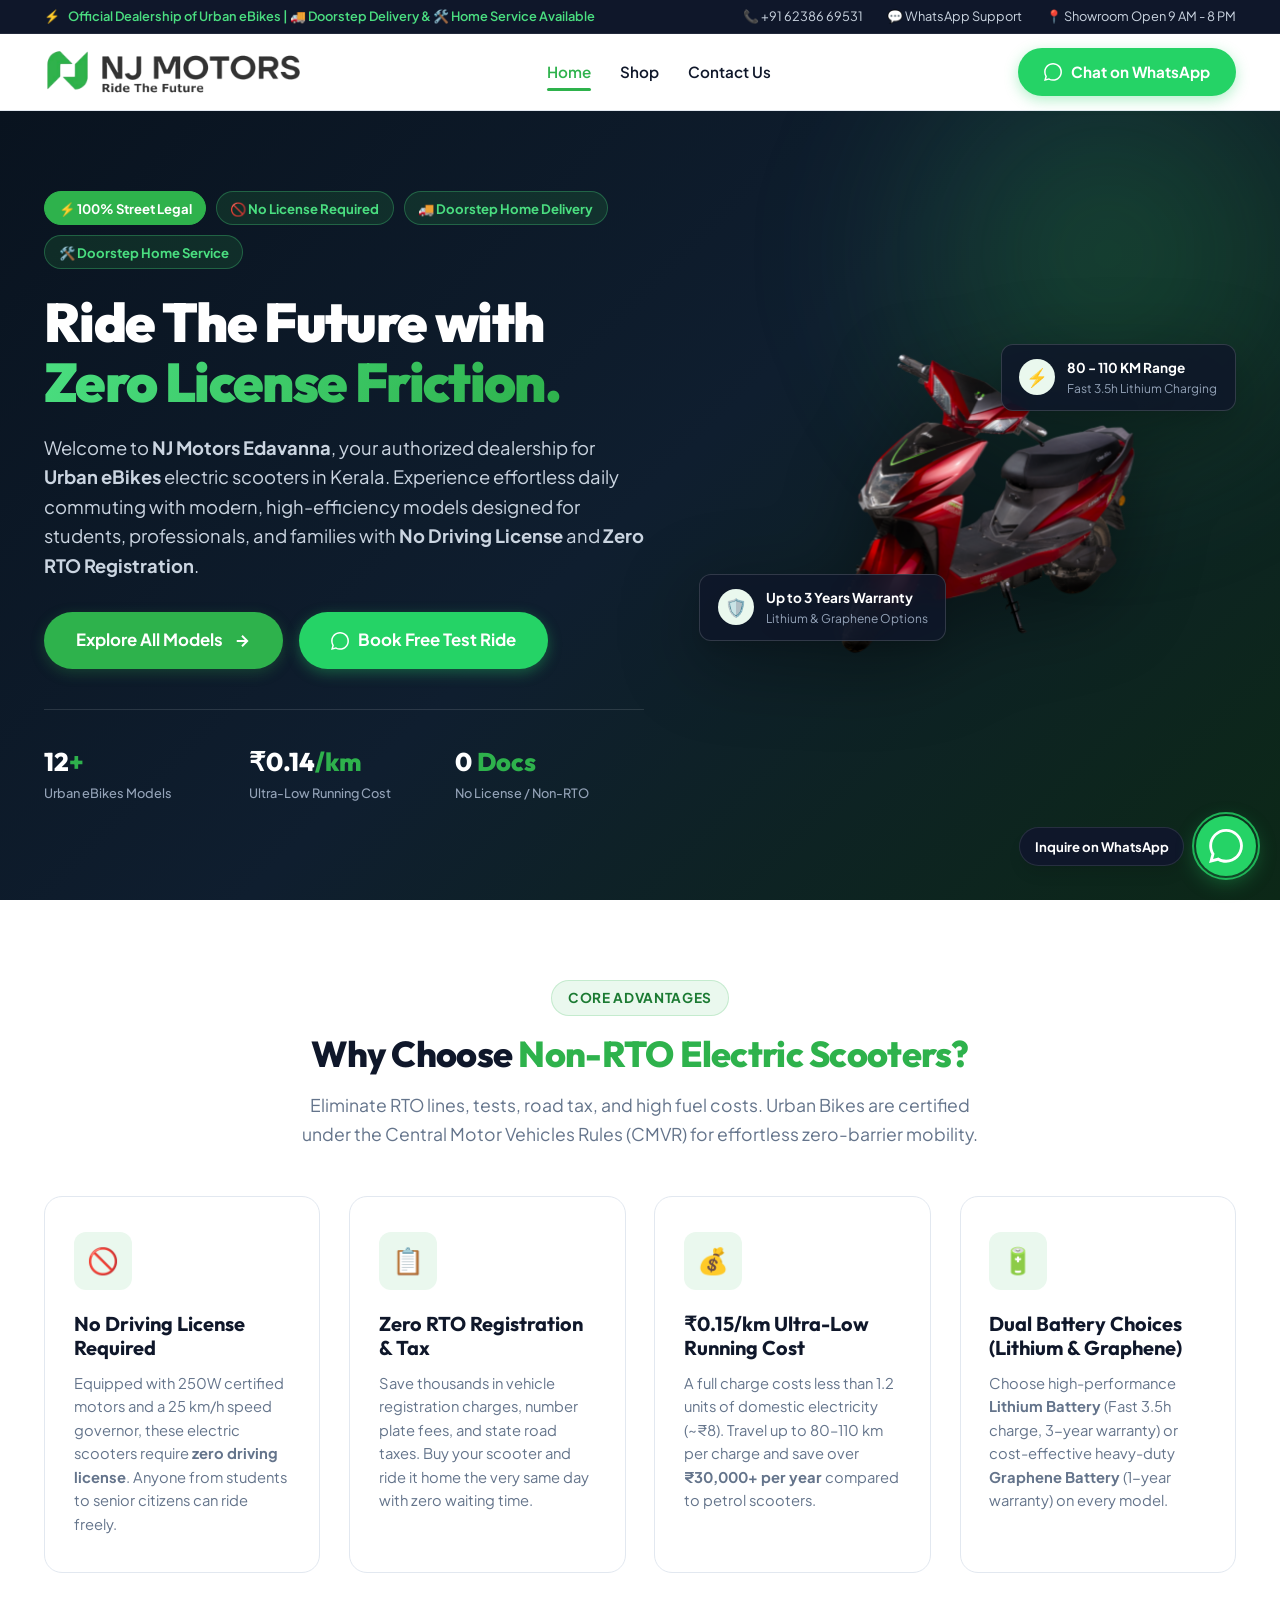
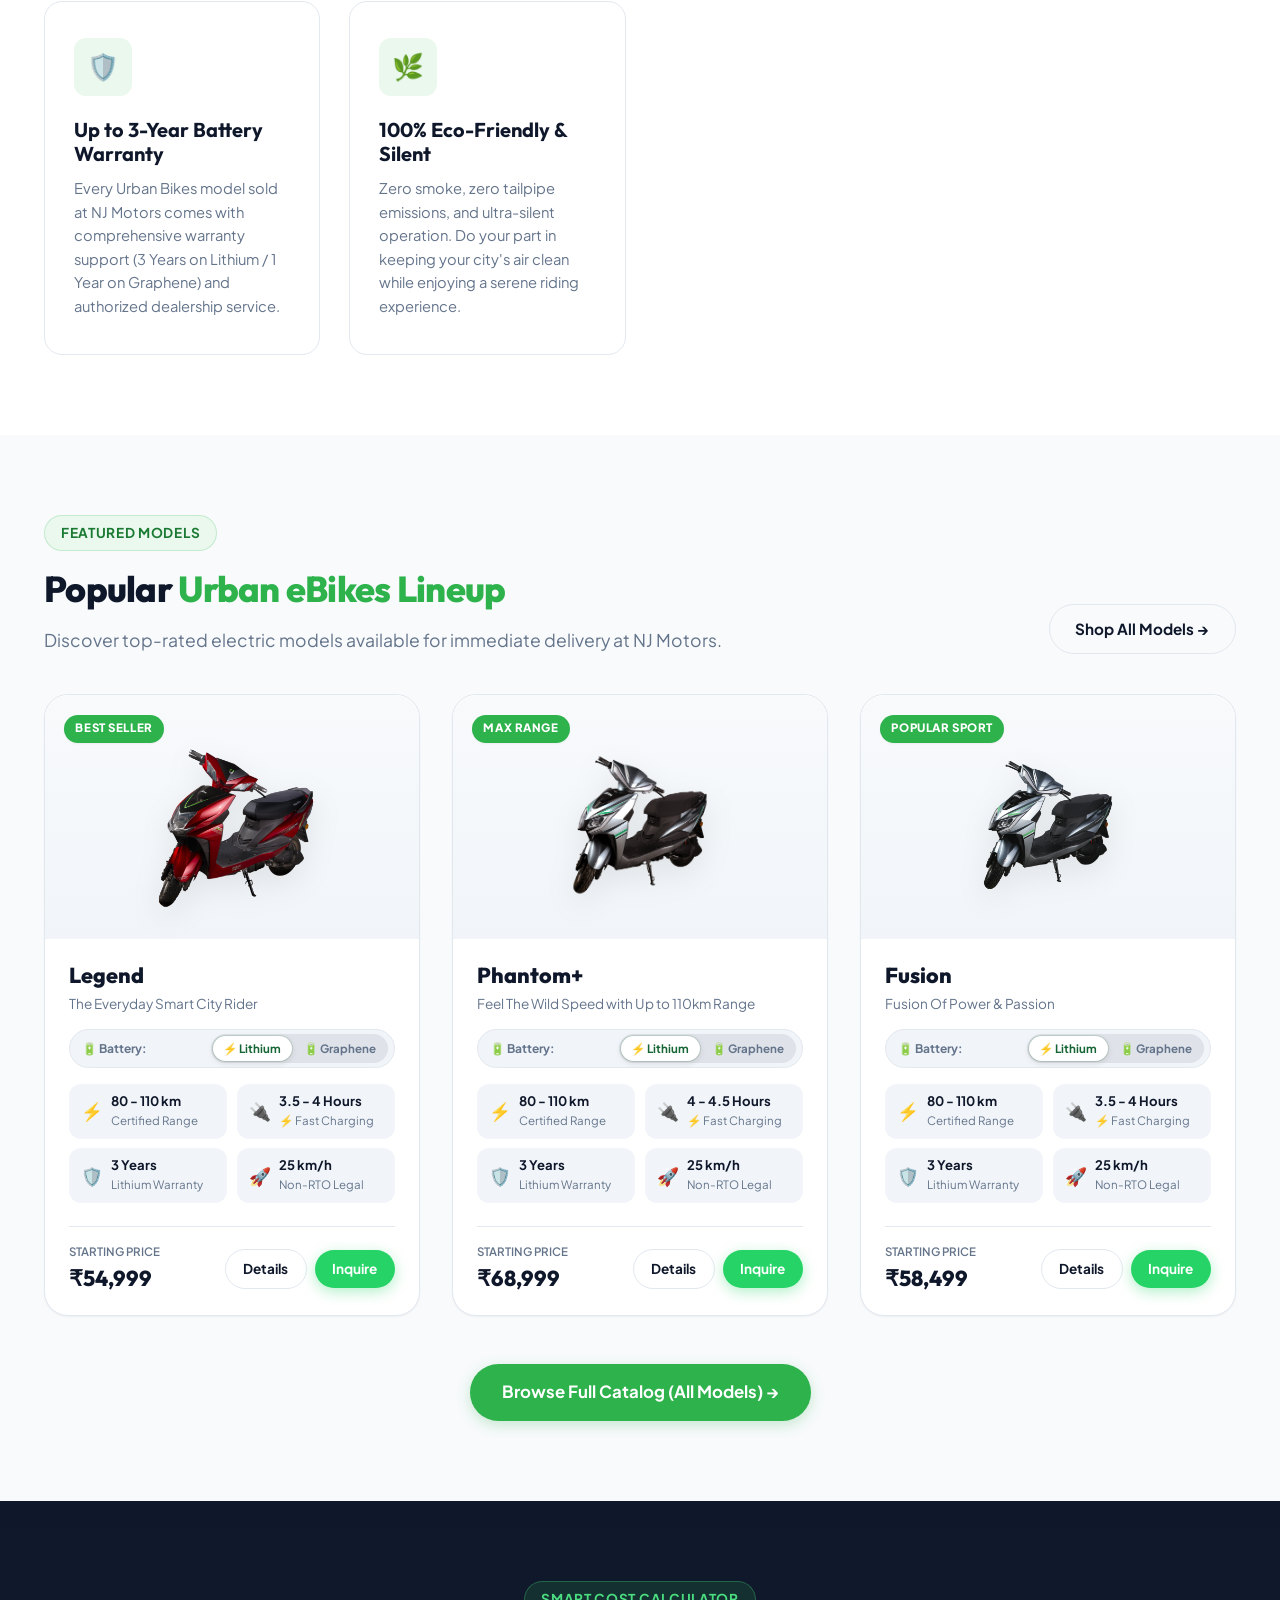
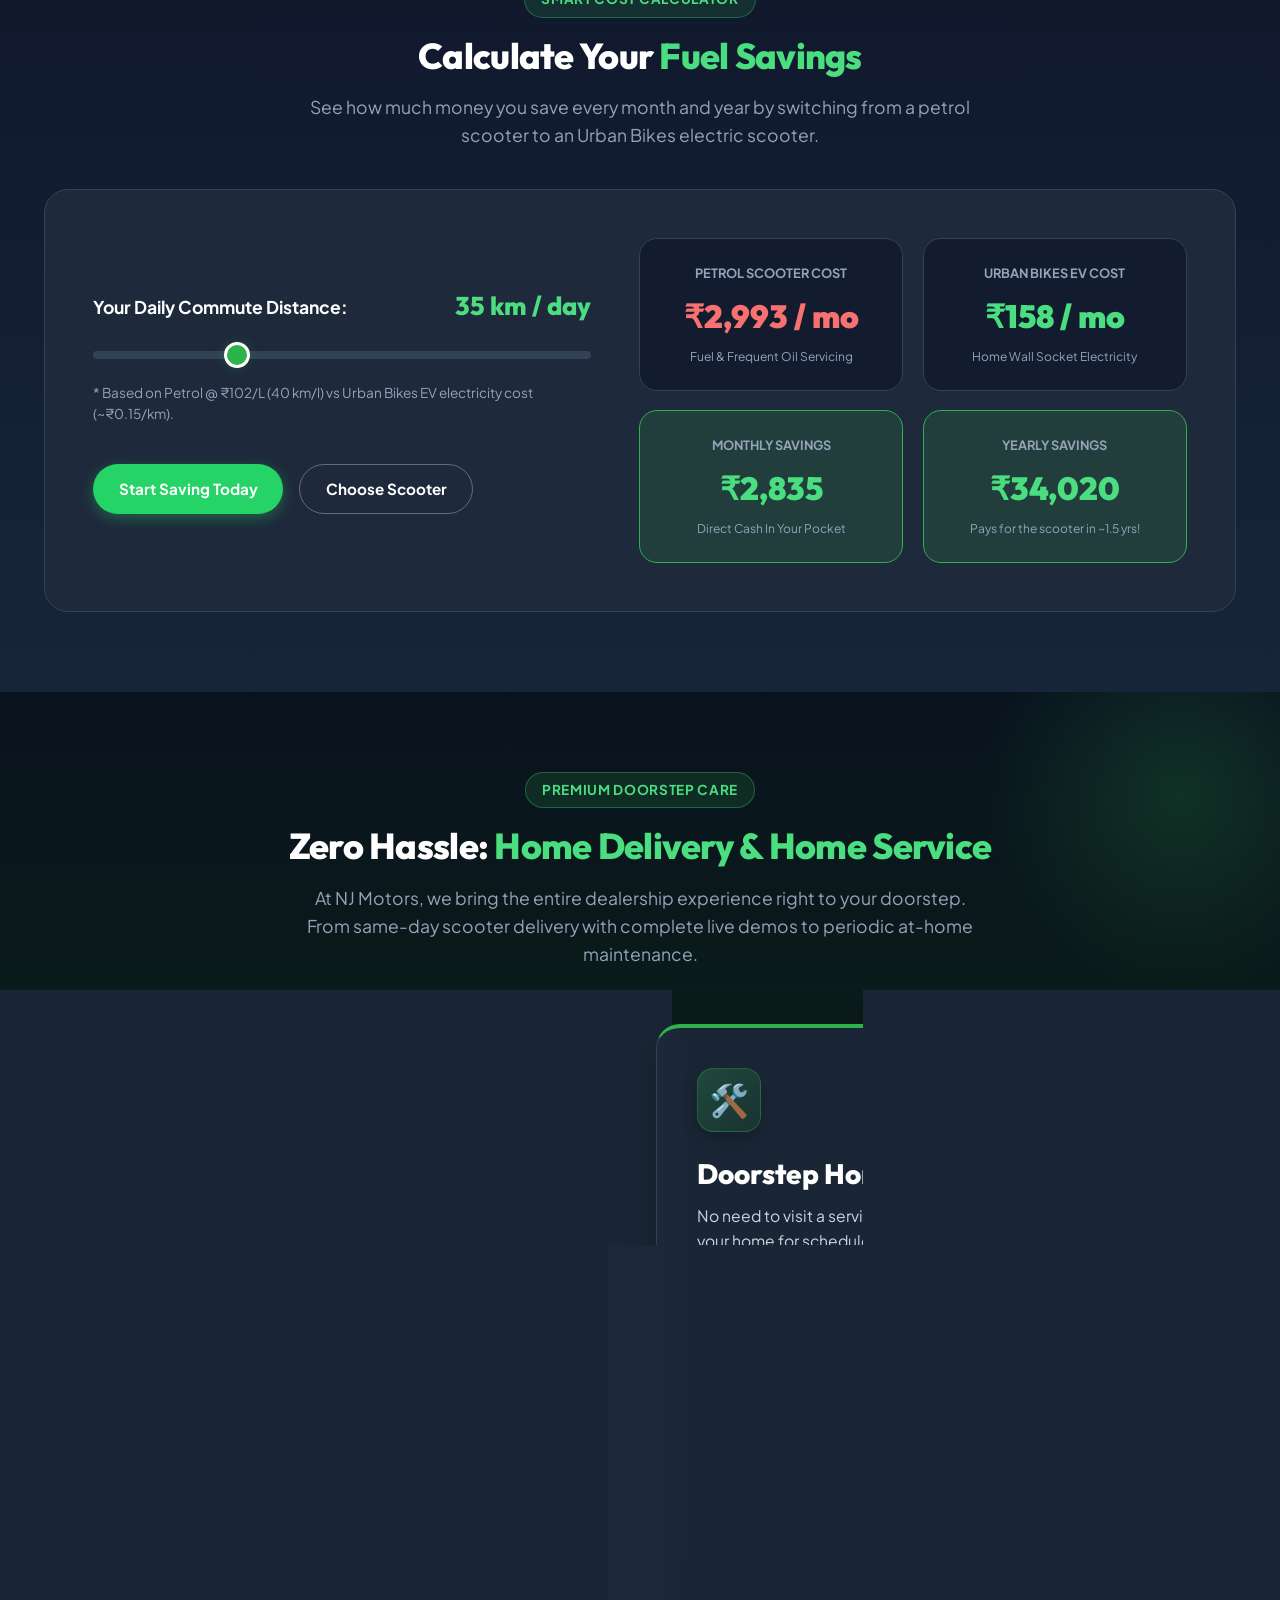
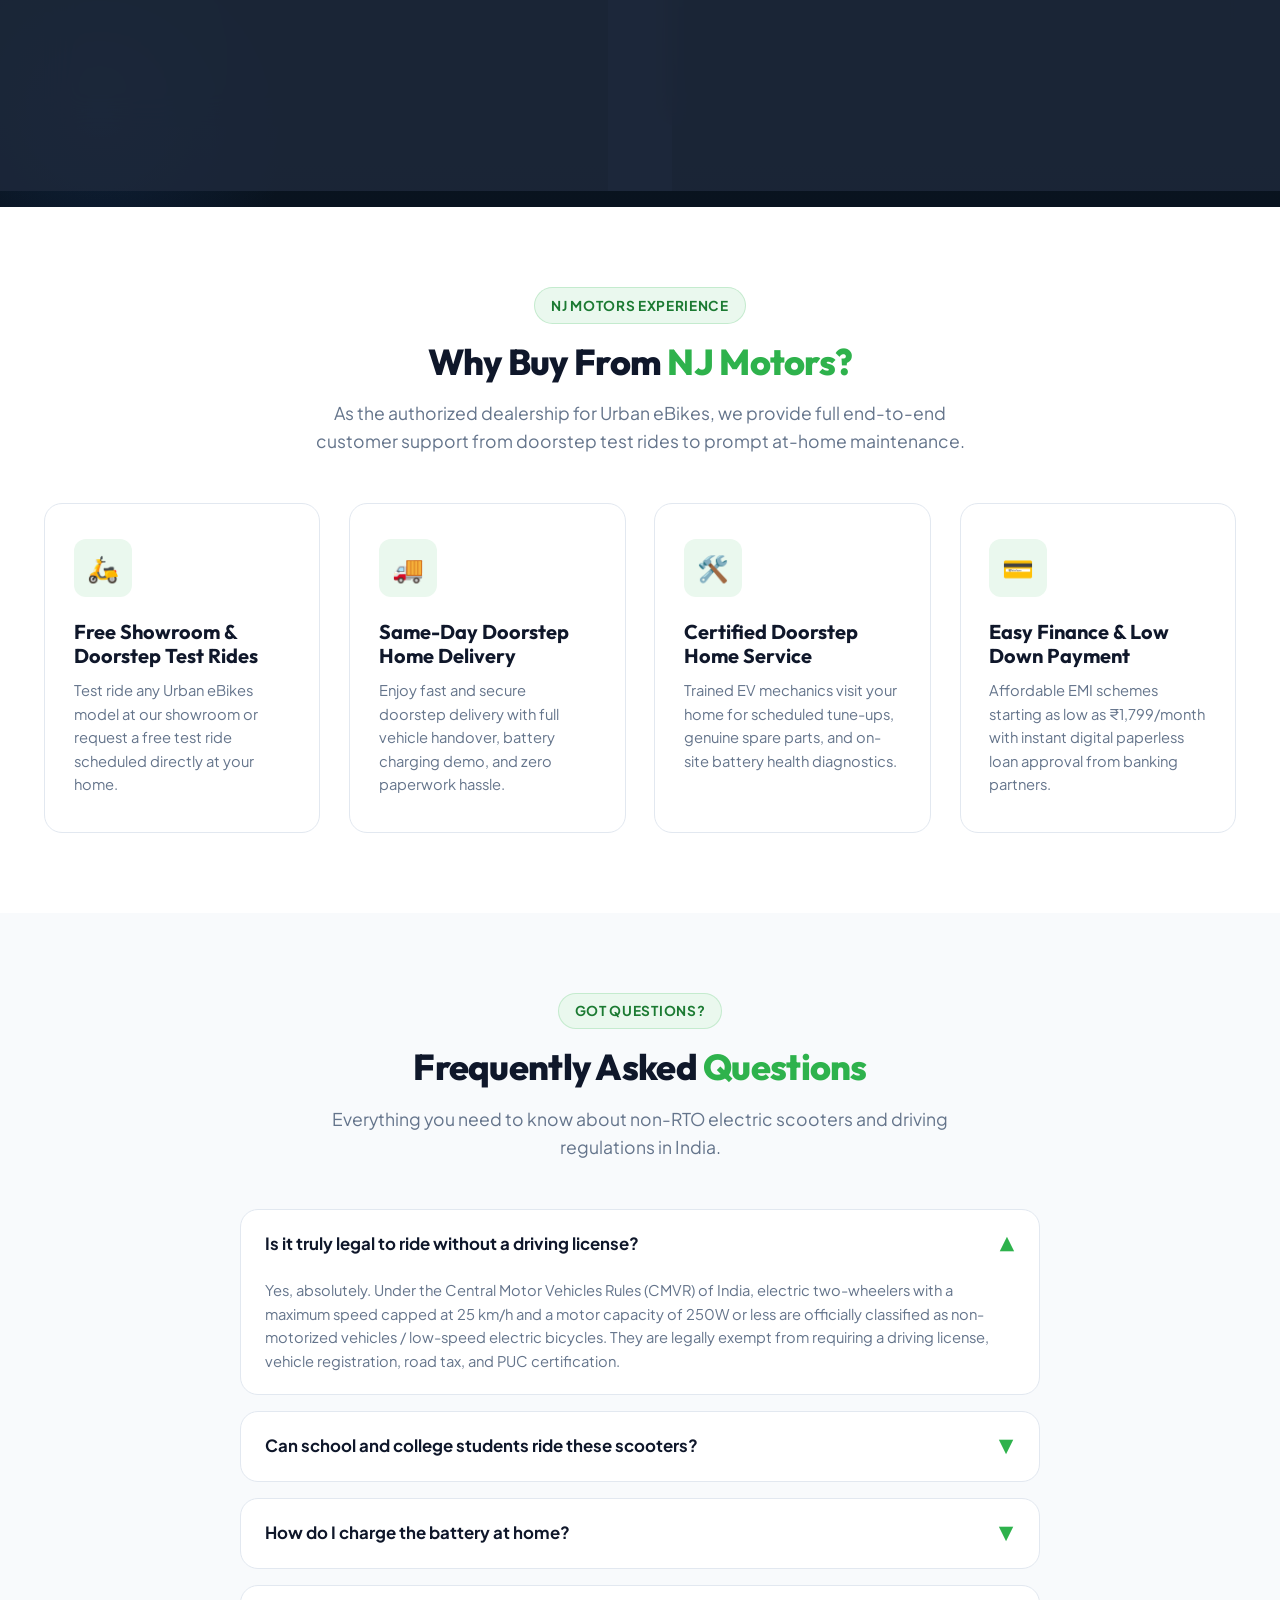
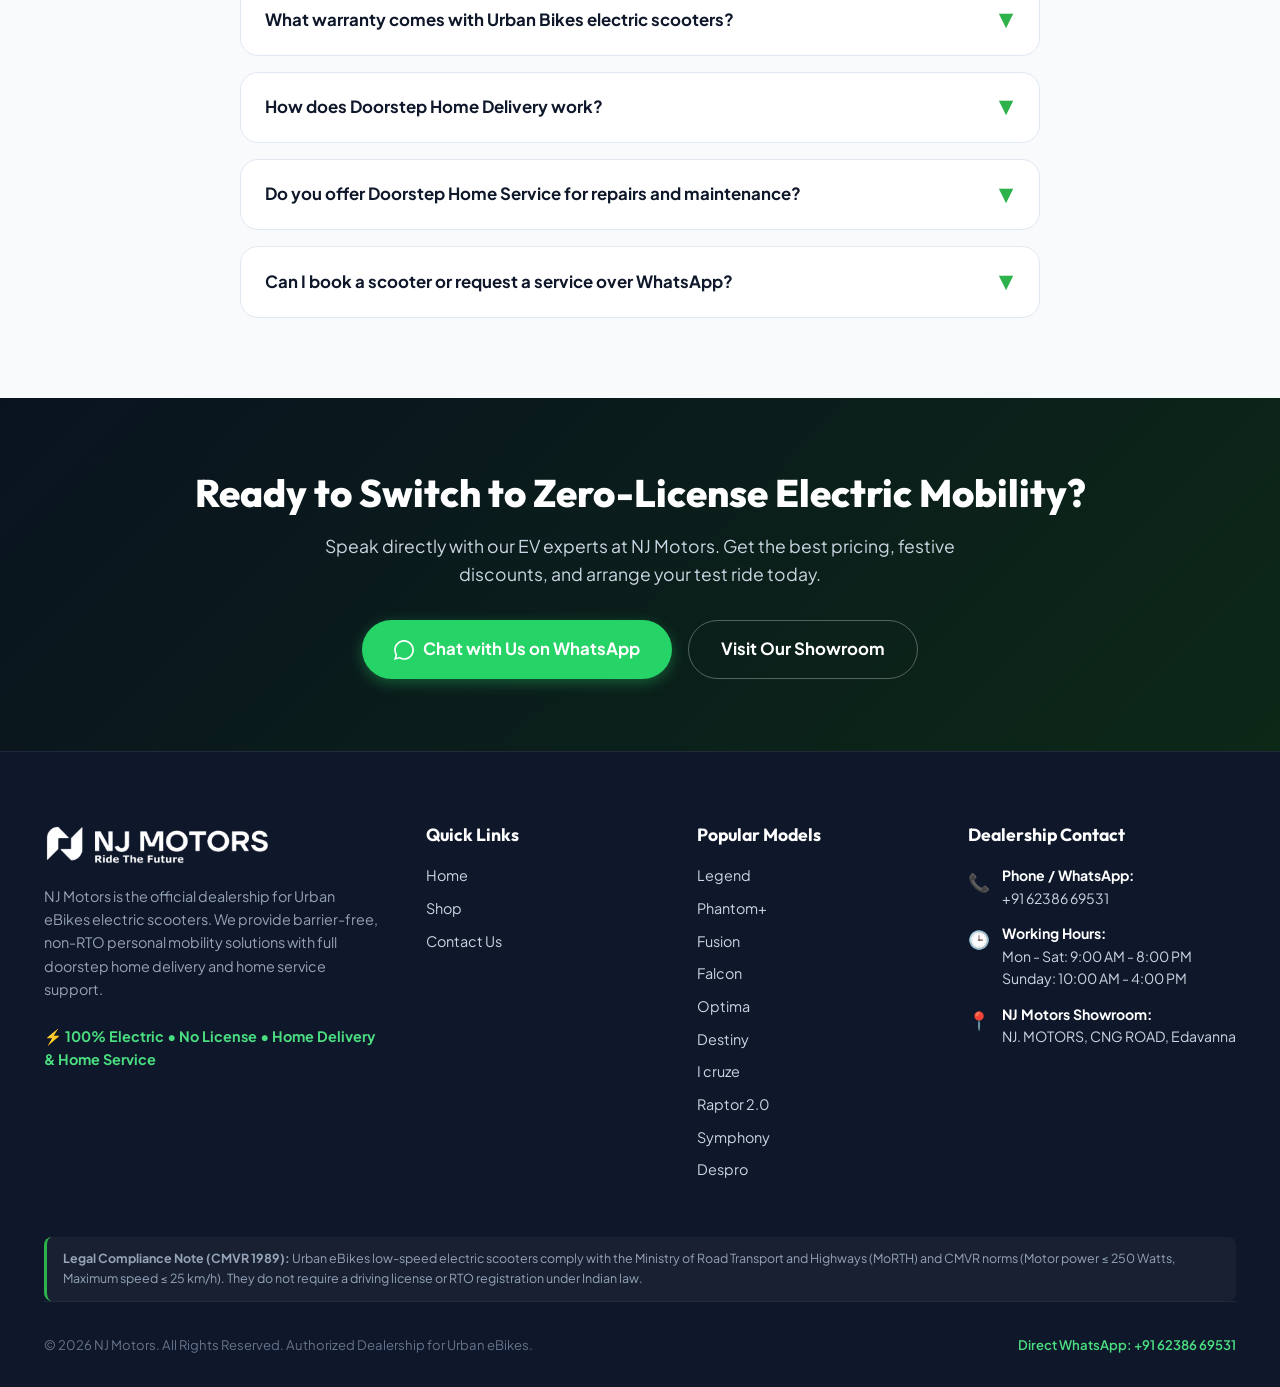
==== commit c2e6e761: "Pricing" ====
--- a/index.html
+++ b/index.html
@@ -43,8 +43,8 @@
   <meta name="twitter:image:alt" content="NJ Motors Edavanna Logo" />
 
   <!-- Favicon & Icons -->
-  <link rel="icon" type="image/png" href="assets/favicon.png" />
-  <link rel="apple-touch-icon" href="assets/favicon.png" />
+  <link rel="icon" type="image/x-icon" href="assets/favison.ico" />
+  <link rel="apple-touch-icon" href="assets/favison.ico" />
   <link rel="stylesheet" href="css/style.css" />
 
   <!-- Schema.org JSON-LD Structured Data for LocalBusiness / MotorcycleDealer / AutoDealer -->
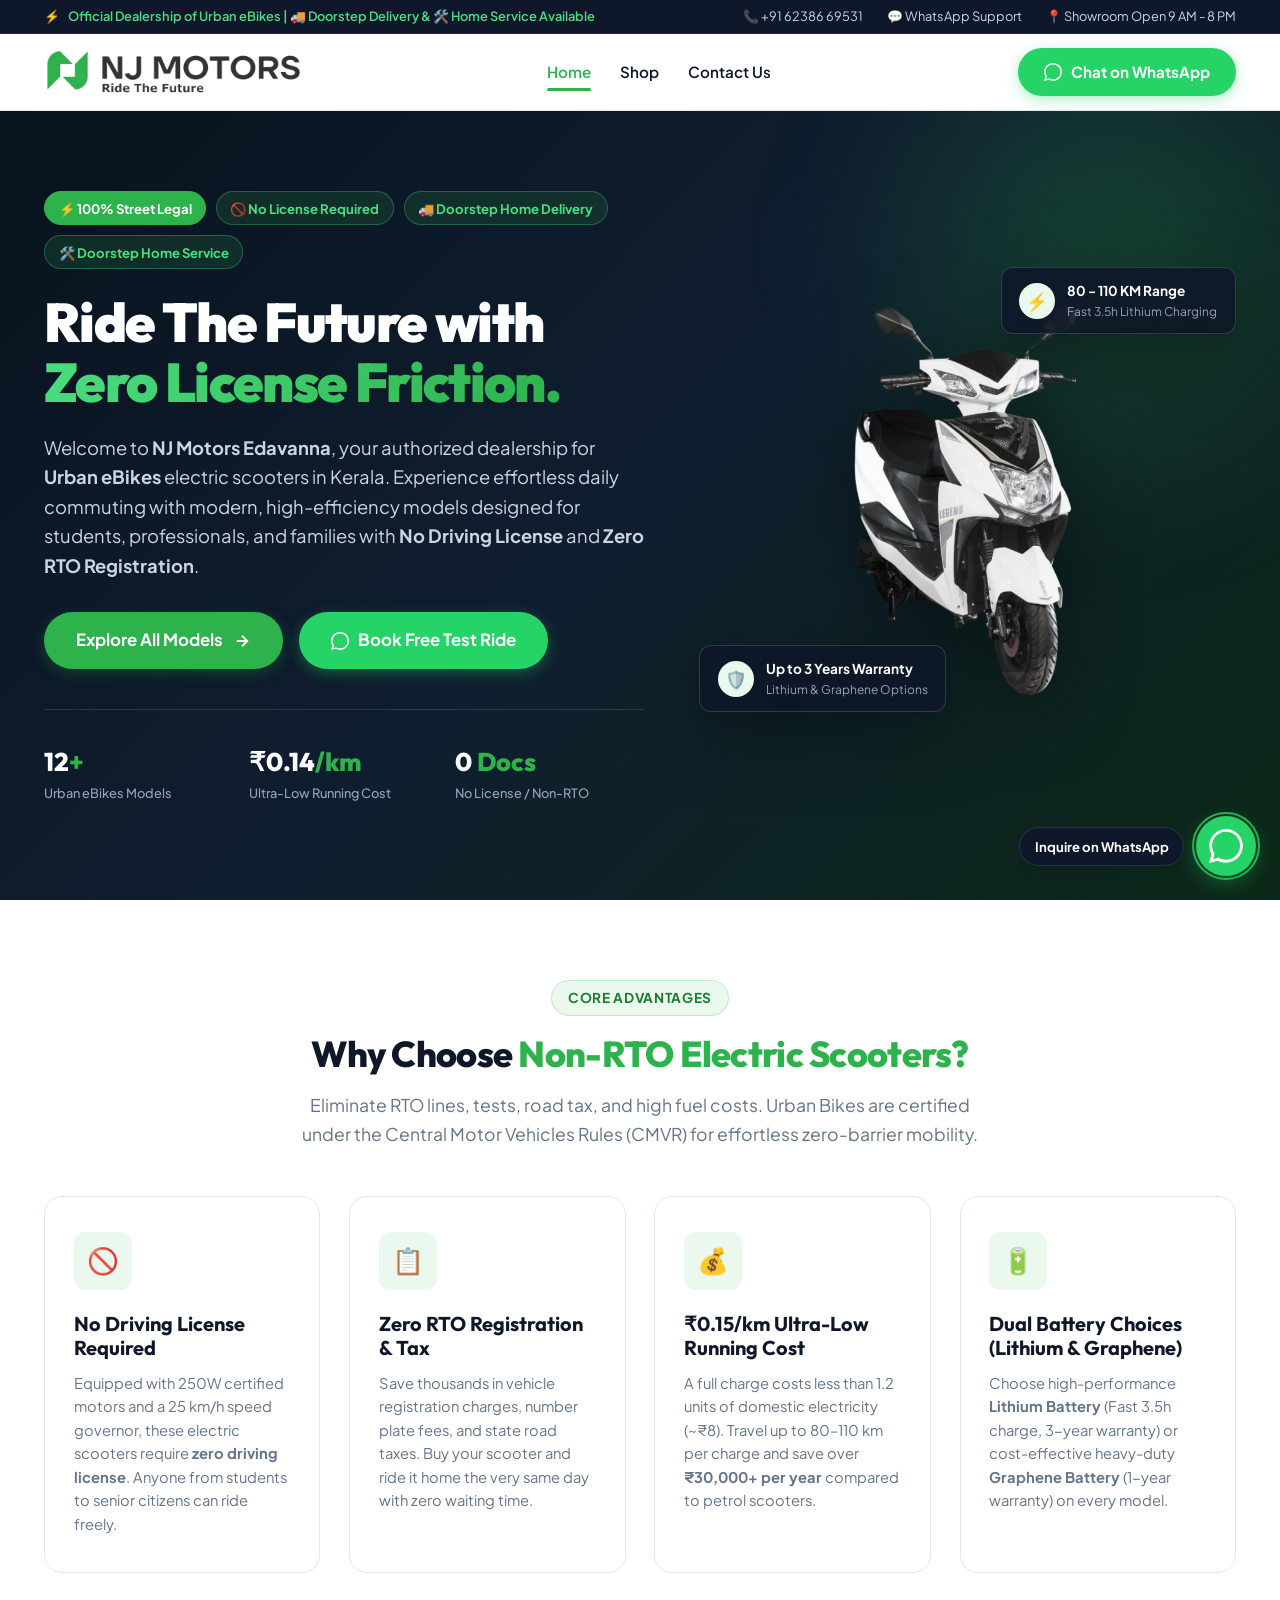
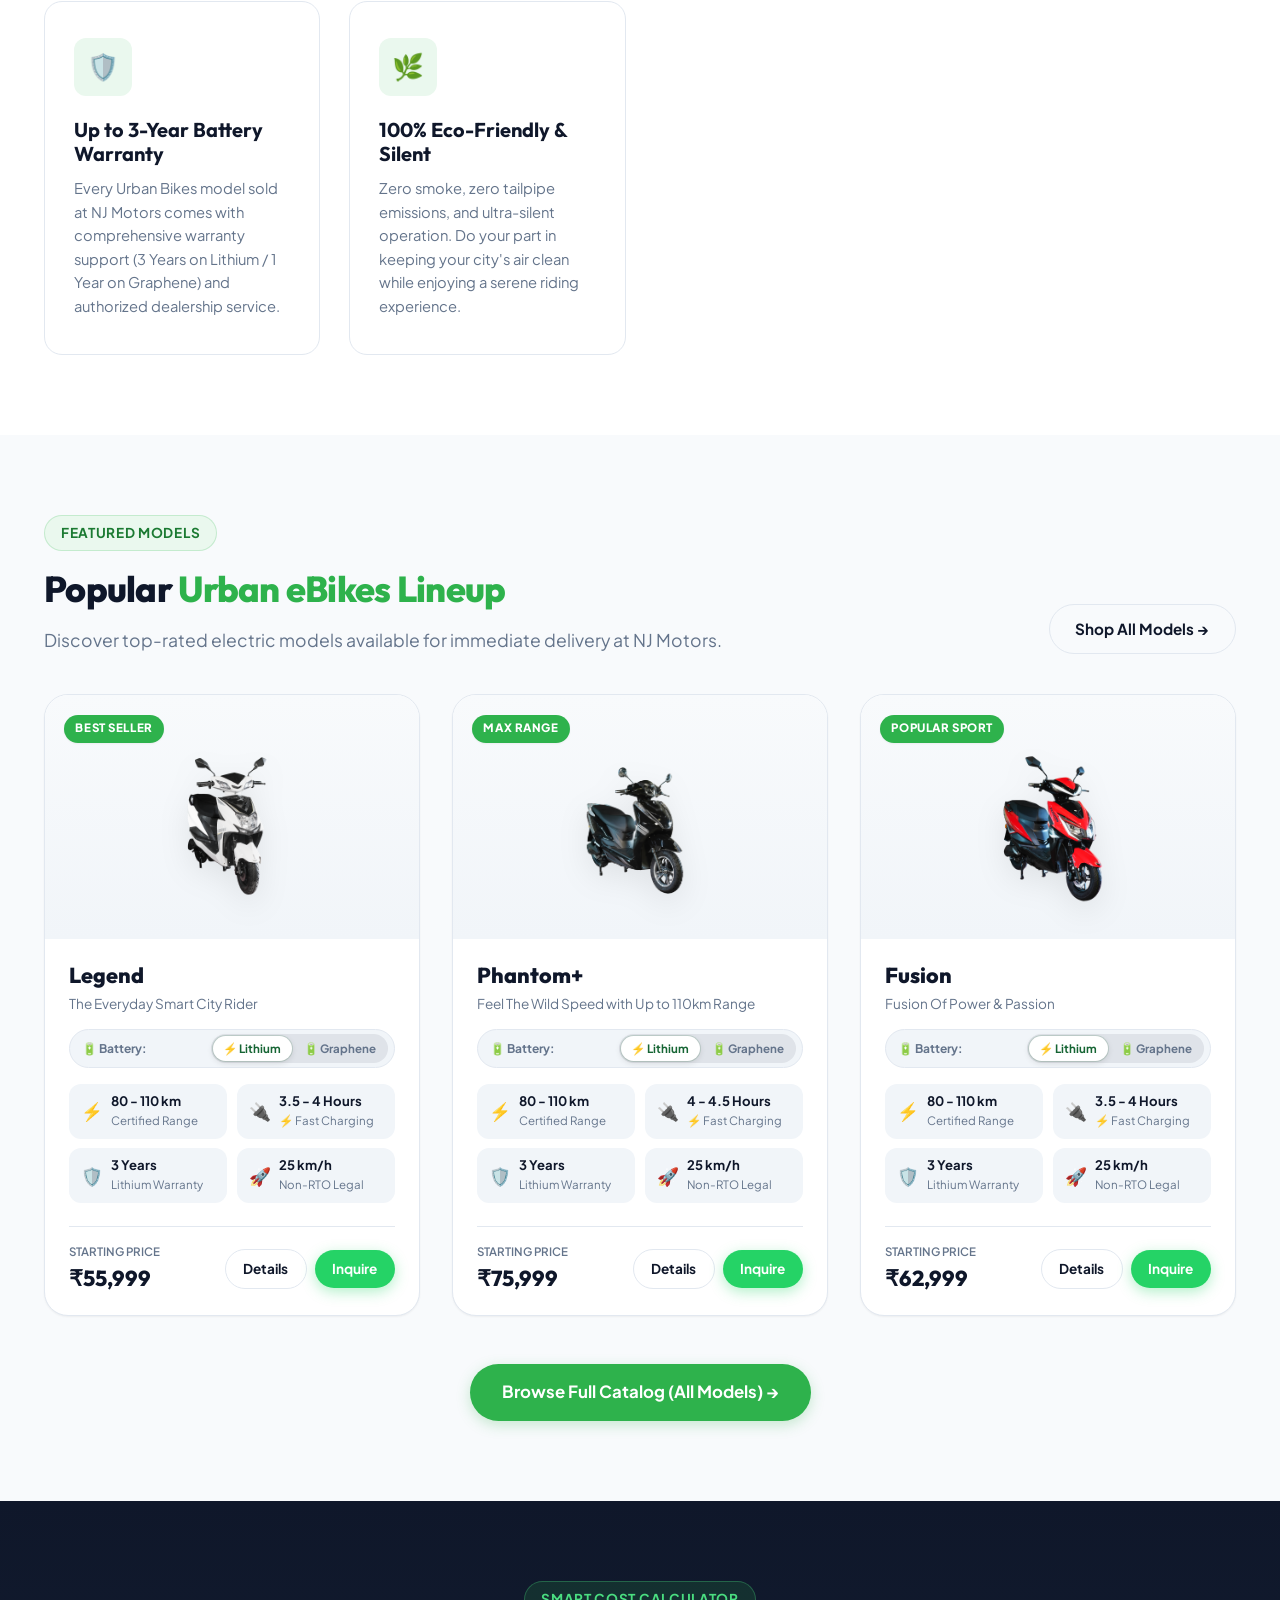
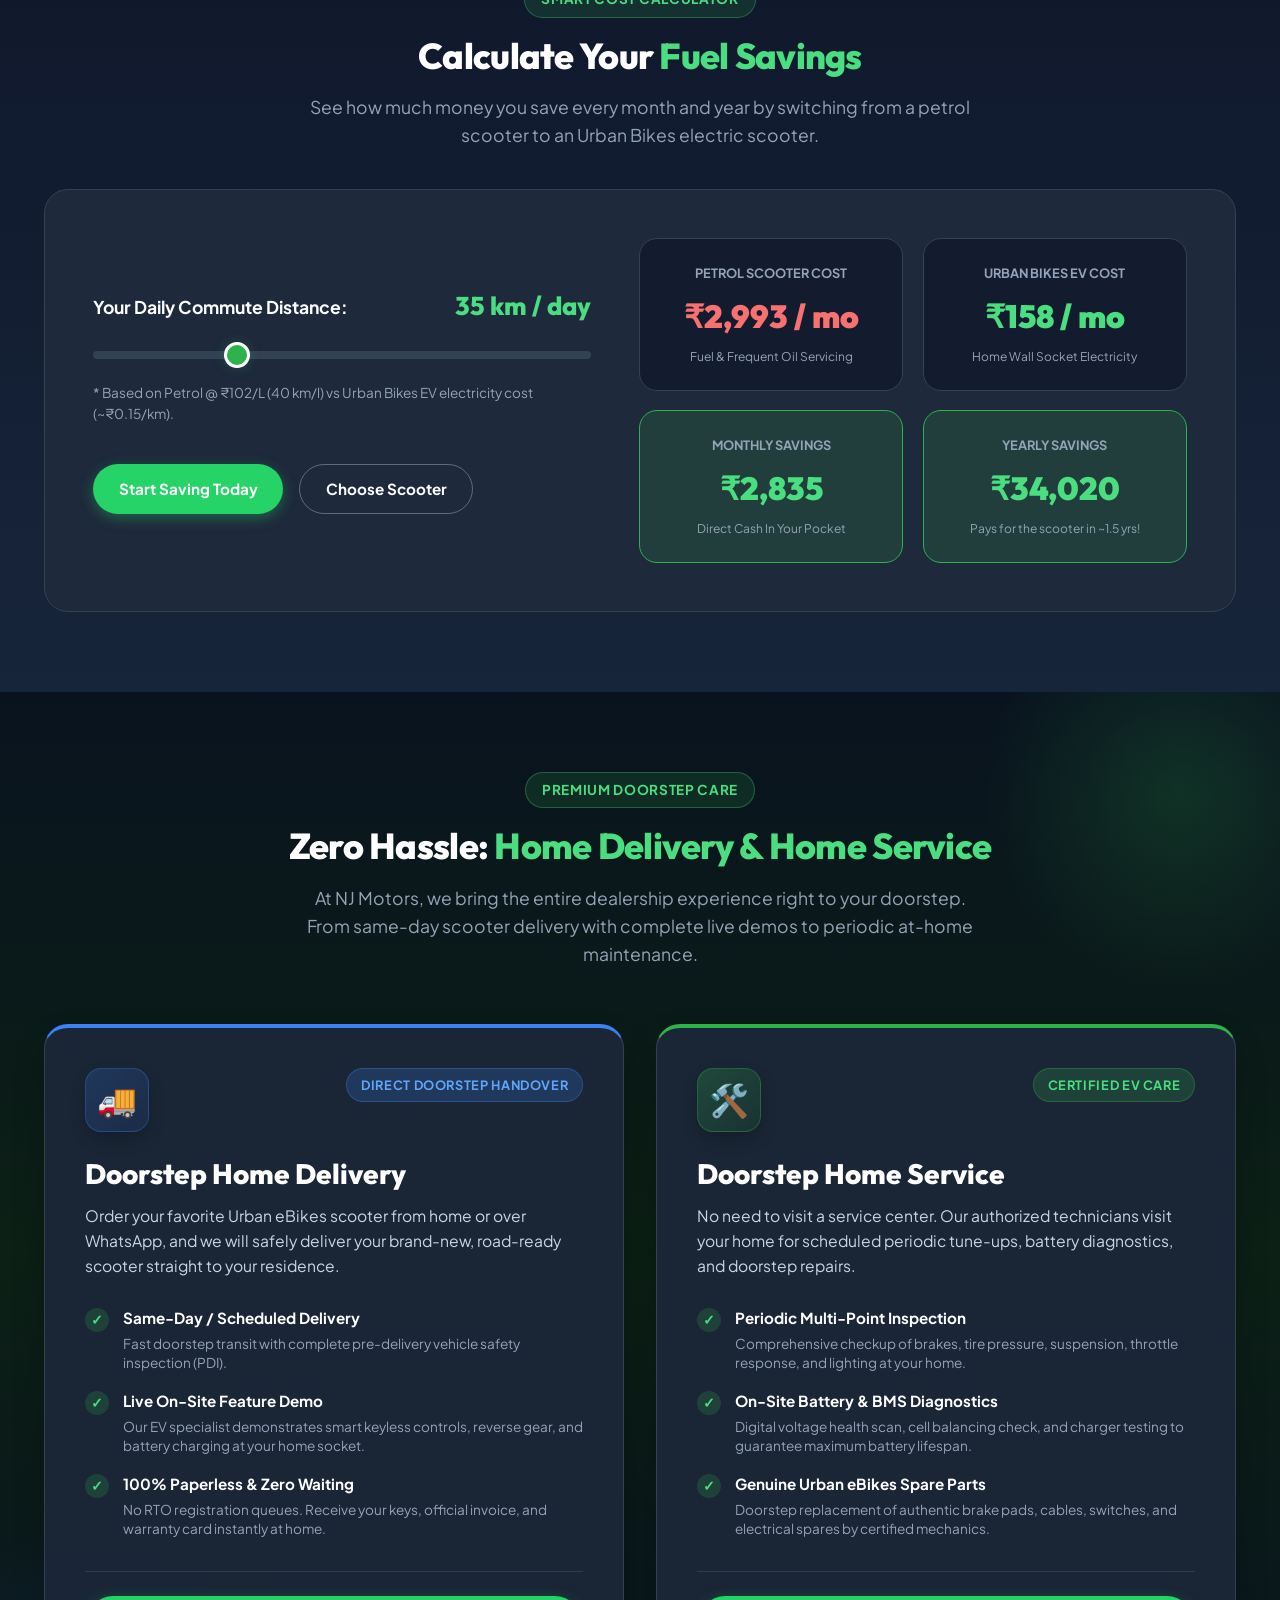
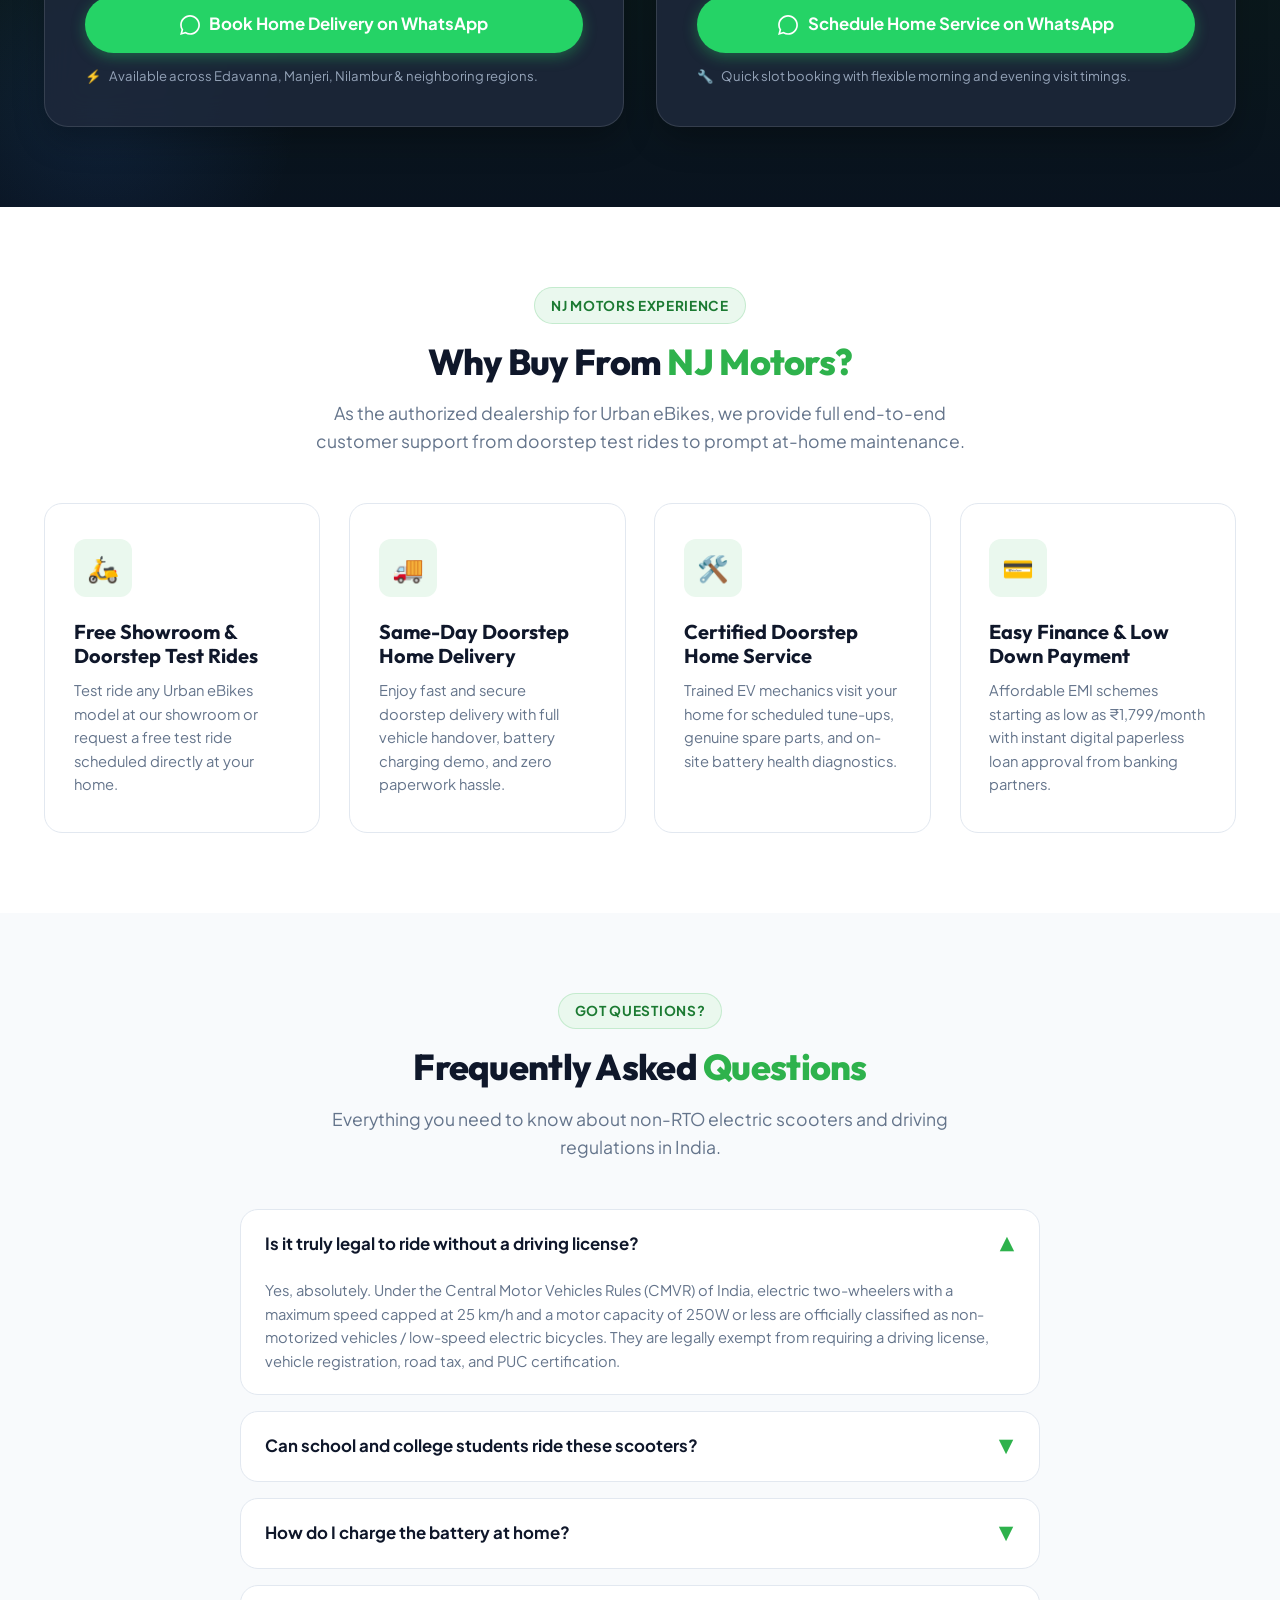
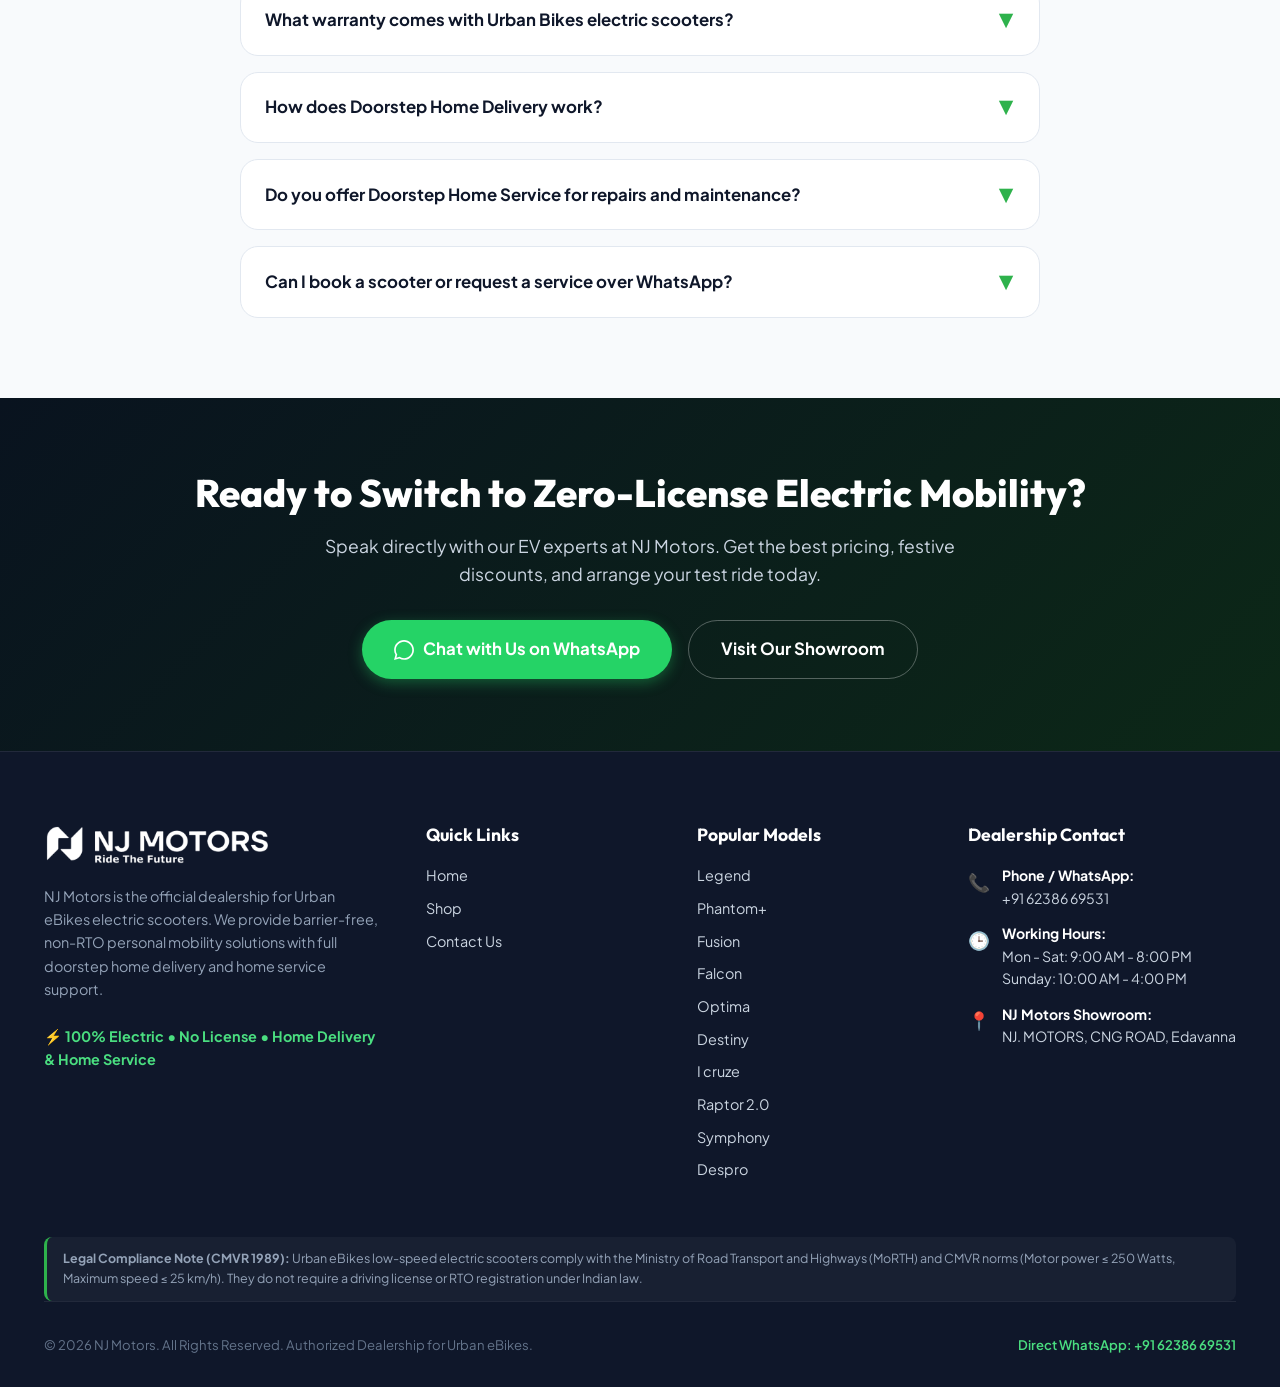
==== commit 5e873388: "Prod images and more" ====
--- a/index.html
+++ b/index.html
@@ -299,7 +299,7 @@
 
       <div class="hero-visual">
         <div class="hero-image-wrapper">
-          <img src="assets/images/legend-maroon.png" alt="Urban eBikes Electric Scooter at NJ Motors Edavanna Kerala" />
+          <img src="assets/images/legend.png" alt="Urban eBikes Electric Scooter at NJ Motors Edavanna Kerala" />
           
           <div class="hero-feature-bubble top-right">
             <div class="bubble-icon">⚡</div>
@@ -404,7 +404,7 @@
           </div>
           <div class="scooter-img-box">
             <a href="product.html?id=urban-legend&battery=lithium" class="card-details-btn">
-              <img src="assets/images/legend-maroon.png" alt="Legend Electric Scooter" class="scooter-img" />
+              <img src="assets/images/legend.png" alt="Legend Electric Scooter" class="scooter-img" />
             </a>
           </div>
           <div class="card-body">
@@ -445,11 +445,11 @@
             <div class="card-footer">
               <div class="scooter-price-box">
                 <span class="price-label">Starting Price</span>
-                <span class="price-val">₹54,999</span>
+                <span class="price-val">₹55,999</span>
               </div>
               <div class="card-actions">
                 <a href="product.html?id=urban-legend&battery=lithium" class="btn btn-outline btn-sm card-details-btn">Details</a>
-                <a href="https://wa.me/916238669531?text=Hi%20NJ%20Motors,%20I%20want%20to%20inquire%20about%20the%20Urban%20eBikes%20Urban%20Legend%20with%20Lithium%20Battery%20(Price:%20₹54,999,%20Range:%2080-110%20km)" class="btn btn-whatsapp btn-sm card-inquire-btn" target="_blank">Inquire</a>
+                <a href="https://wa.me/916238669531?text=Hi%20NJ%20Motors,%20I%20want%20to%20inquire%20about%20the%20Urban%20eBikes%20Urban%20Legend%20with%20Lithium%20Battery%20(Price:%20₹55,999,%20Range:%2080-110%20km)" class="btn btn-whatsapp btn-sm card-inquire-btn" target="_blank">Inquire</a>
               </div>
             </div>
           </div>
@@ -503,11 +503,11 @@
             <div class="card-footer">
               <div class="scooter-price-box">
                 <span class="price-label">Starting Price</span>
-                <span class="price-val">₹68,999</span>
+                <span class="price-val">₹75,999</span>
               </div>
               <div class="card-actions">
                 <a href="product.html?id=urban-phantom-plus&battery=lithium" class="btn btn-outline btn-sm card-details-btn">Details</a>
-                <a href="https://wa.me/916238669531?text=Hi%20NJ%20Motors,%20I%20want%20to%20inquire%20about%20the%20Urban%20eBikes%20Urban%20Phantom+%20with%20Lithium%20Battery%20(Price:%20₹68,999,%20Range:%2080-110%20km)" class="btn btn-whatsapp btn-sm card-inquire-btn" target="_blank">Inquire</a>
+                <a href="https://wa.me/916238669531?text=Hi%20NJ%20Motors,%20I%20want%20to%20inquire%20about%20the%20Urban%20eBikes%20Urban%20Phantom+%20with%20Lithium%20Battery%20(Price:%20₹75,999,%20Range:%2080-110%20km)" class="btn btn-whatsapp btn-sm card-inquire-btn" target="_blank">Inquire</a>
               </div>
             </div>
           </div>
@@ -520,7 +520,7 @@
           </div>
           <div class="scooter-img-box">
             <a href="product.html?id=urban-fusion&battery=lithium" class="card-details-btn">
-              <img src="assets/images/fusion-red.png" alt="Fusion Electric Scooter" class="scooter-img" />
+              <img src="assets/images/fusion.png" alt="Fusion Electric Scooter" class="scooter-img" />
             </a>
           </div>
           <div class="card-body">
@@ -561,11 +561,11 @@
             <div class="card-footer">
               <div class="scooter-price-box">
                 <span class="price-label">Starting Price</span>
-                <span class="price-val">₹58,499</span>
+                <span class="price-val">₹62,999</span>
               </div>
               <div class="card-actions">
                 <a href="product.html?id=urban-fusion&battery=lithium" class="btn btn-outline btn-sm card-details-btn">Details</a>
-                <a href="https://wa.me/916238669531?text=Hi%20NJ%20Motors,%20I%20want%20to%20inquire%20about%20the%20Urban%20eBikes%20Urban%20Fusion%20with%20Lithium%20Battery%20(Price:%20₹58,499,%20Range:%2080-110%20km)" class="btn btn-whatsapp btn-sm card-inquire-btn" target="_blank">Inquire</a>
+                <a href="https://wa.me/916238669531?text=Hi%20NJ%20Motors,%20I%20want%20to%20inquire%20about%20the%20Urban%20eBikes%20Urban%20Fusion%20with%20Lithium%20Battery%20(Price:%20₹62,999,%20Range:%2080-110%20km)" class="btn btn-whatsapp btn-sm card-inquire-btn" target="_blank">Inquire</a>
               </div>
             </div>
           </div>
--- a/css/style.css
+++ b/css/style.css
@@ -1113,13 +1113,319 @@
   align-items: center;
   justify-content: center;
   position: relative;
+  overflow: hidden;
+  border-radius: var(--radius-lg);
+  cursor: zoom-in;
+  user-select: none;
+  background: radial-gradient(circle at center, rgba(46, 178, 76, 0.05) 0%, rgba(248, 250, 252, 0.6) 70%, transparent 100%);
+  border: 1px solid rgba(226, 232, 240, 0.6);
+  transition: all var(--transition-smooth);
+}
+
+.pdp-main-img-box:hover {
+  border-color: rgba(46, 178, 76, 0.4);
+  box-shadow: 0 8px 25px rgba(46, 178, 76, 0.08);
 }
 
 .pdp-main-img {
   max-height: 300px;
   width: auto;
+  max-width: 100%;
+  object-fit: contain;
   filter: drop-shadow(0 15px 30px rgba(0, 0, 0, 0.12));
-  transition: all var(--transition-smooth);
+  transform-origin: center center;
+  transition: transform 0.12s cubic-bezier(0.2, 0, 0.2, 1), filter var(--transition-smooth);
+  will-change: transform;
+  pointer-events: none;
+}
+
+/* Floating Zoom Indicator Badge */
+.pdp-zoom-badge {
+  position: absolute;
+  top: 14px;
+  right: 14px;
+  display: inline-flex;
+  align-items: center;
+  gap: 0.45rem;
+  background: rgba(15, 23, 42, 0.8);
+  backdrop-filter: blur(8px);
+  -webkit-backdrop-filter: blur(8px);
+  color: #ffffff;
+  font-size: 0.76rem;
+  font-weight: 700;
+  font-family: var(--font-heading);
+  padding: 0.35rem 0.8rem;
+  border-radius: var(--radius-full);
+  border: 1px solid rgba(255, 255, 255, 0.2);
+  box-shadow: 0 4px 14px rgba(0, 0, 0, 0.18);
+  pointer-events: auto;
+  z-index: 5;
+  transition: all var(--transition-fast);
+  cursor: pointer;
+}
+
+.pdp-zoom-badge svg {
+  color: var(--primary);
+  transition: transform var(--transition-fast);
+}
+
+.pdp-main-img-box:hover .pdp-zoom-badge {
+  background: var(--primary);
+  color: #ffffff;
+  border-color: rgba(255, 255, 255, 0.4);
+  box-shadow: 0 6px 18px var(--primary-glow);
+  transform: translateY(-2px);
+}
+
+.pdp-main-img-box:hover .pdp-zoom-badge svg {
+  color: #ffffff;
+  transform: scale(1.15);
+}
+
+/* ==========================================================================
+   Full-Screen Lightbox Zoom Modal
+   ========================================================================== */
+
+.pdp-zoom-modal {
+  position: fixed;
+  inset: 0;
+  z-index: 99999;
+  display: flex;
+  align-items: center;
+  justify-content: center;
+  opacity: 0;
+  visibility: hidden;
+  transition: opacity 0.25s cubic-bezier(0.16, 1, 0.3, 1), visibility 0.25s cubic-bezier(0.16, 1, 0.3, 1);
+}
+
+.pdp-zoom-modal.active {
+  opacity: 1;
+  visibility: visible;
+}
+
+.pdp-zoom-backdrop {
+  position: absolute;
+  inset: 0;
+  background: rgba(10, 18, 12, 0.88);
+  backdrop-filter: blur(16px);
+  -webkit-backdrop-filter: blur(16px);
+}
+
+.pdp-zoom-container {
+  position: relative;
+  z-index: 2;
+  width: 100vw;
+  height: 100vh;
+  display: flex;
+  flex-direction: column;
+  color: #ffffff;
+}
+
+/* Header */
+.pdp-zoom-header {
+  display: flex;
+  align-items: center;
+  justify-content: space-between;
+  padding: 1rem 1.75rem;
+  background: rgba(15, 23, 42, 0.65);
+  backdrop-filter: blur(12px);
+  -webkit-backdrop-filter: blur(12px);
+  border-bottom: 1px solid rgba(255, 255, 255, 0.1);
+  gap: 1rem;
+  z-index: 10;
+}
+
+.pdp-zoom-info {
+  display: flex;
+  align-items: center;
+  gap: 0.75rem;
+  flex-wrap: wrap;
+}
+
+.pdp-zoom-title {
+  font-family: var(--font-heading);
+  font-size: 1.25rem;
+  font-weight: 800;
+  color: #ffffff;
+}
+
+.pdp-zoom-color {
+  font-size: 0.8rem;
+  font-weight: 700;
+  padding: 0.2rem 0.65rem;
+  background: rgba(46, 178, 76, 0.2);
+  border: 1px solid rgba(46, 178, 76, 0.4);
+  border-radius: var(--radius-full);
+  color: #4ade80;
+}
+
+.pdp-zoom-controls {
+  display: flex;
+  align-items: center;
+  gap: 0.5rem;
+}
+
+.zoom-btn {
+  display: inline-flex;
+  align-items: center;
+  justify-content: center;
+  width: 40px;
+  height: 40px;
+  border-radius: var(--radius-md);
+  background: rgba(255, 255, 255, 0.08);
+  border: 1px solid rgba(255, 255, 255, 0.15);
+  color: #ffffff;
+  cursor: pointer;
+  transition: all var(--transition-fast);
+  outline: none;
+}
+
+.zoom-btn:hover {
+  background: rgba(46, 178, 76, 0.25);
+  border-color: var(--primary);
+  color: #4ade80;
+  transform: translateY(-1px);
+}
+
+.zoom-btn:active {
+  transform: translateY(1px) scale(0.95);
+}
+
+.zoom-btn-close {
+  background: rgba(239, 68, 68, 0.15);
+  border-color: rgba(239, 68, 68, 0.35);
+  color: #f87171;
+  margin-left: 0.5rem;
+}
+
+.zoom-btn-close:hover {
+  background: #ef4444;
+  border-color: #ef4444;
+  color: #ffffff;
+}
+
+.zoom-level-pill {
+  display: inline-flex;
+  align-items: center;
+  justify-content: center;
+  min-width: 62px;
+  height: 38px;
+  padding: 0 0.6rem;
+  font-size: 0.85rem;
+  font-weight: 800;
+  font-family: var(--font-heading);
+  background: rgba(0, 0, 0, 0.4);
+  border: 1px solid rgba(255, 255, 255, 0.12);
+  border-radius: var(--radius-md);
+  color: #e2e8f0;
+}
+
+/* Stage & Canvas */
+.pdp-zoom-stage {
+  flex: 1;
+  width: 100%;
+  position: relative;
+  overflow: hidden;
+  display: flex;
+  align-items: center;
+  justify-content: center;
+  cursor: grab;
+  touch-action: none;
+}
+
+.pdp-zoom-stage.is-dragging {
+  cursor: grabbing !important;
+}
+
+.pdp-zoom-canvas {
+  width: 100%;
+  height: 100%;
+  display: flex;
+  align-items: center;
+  justify-content: center;
+  transform-origin: center center;
+  will-change: transform;
+}
+
+.pdp-zoom-modal-img {
+  max-width: 85vw;
+  max-height: 70vh;
+  object-fit: contain;
+  filter: drop-shadow(0 20px 45px rgba(0, 0, 0, 0.6));
+  user-select: none;
+  -webkit-user-drag: none;
+  pointer-events: none;
+  transition: filter var(--transition-smooth);
+}
+
+/* Footer */
+.pdp-zoom-footer {
+  display: flex;
+  align-items: center;
+  justify-content: space-between;
+  padding: 0.9rem 1.75rem;
+  background: rgba(15, 23, 42, 0.65);
+  backdrop-filter: blur(12px);
+  -webkit-backdrop-filter: blur(12px);
+  border-top: 1px solid rgba(255, 255, 255, 0.1);
+  gap: 1rem;
+  flex-wrap: wrap;
+  z-index: 10;
+}
+
+.pdp-zoom-tip {
+  display: flex;
+  align-items: center;
+  gap: 0.5rem;
+  font-size: 0.8rem;
+  color: #94a3b8;
+}
+
+.pdp-zoom-swatches {
+  display: flex;
+  align-items: center;
+  gap: 0.6rem;
+}
+
+.pdp-zoom-swatch-btn {
+  width: 28px;
+  height: 28px;
+  border-radius: 50%;
+  border: 2.5px solid #1e293b;
+  box-shadow: 0 0 0 2px rgba(255, 255, 255, 0.3);
+  cursor: pointer;
+  transition: transform var(--transition-fast), box-shadow var(--transition-fast);
+}
+
+.pdp-zoom-swatch-btn:hover, .pdp-zoom-swatch-btn.active {
+  transform: scale(1.25);
+  box-shadow: 0 0 0 2.5px #4ade80, 0 0 10px rgba(74, 222, 128, 0.5);
+}
+
+/* Modal Responsive */
+@media (max-width: 768px) {
+  .pdp-zoom-header {
+    padding: 0.75rem 1rem;
+  }
+  .pdp-zoom-title {
+    font-size: 1.05rem;
+  }
+  .pdp-zoom-footer {
+    padding: 0.75rem 1rem;
+    flex-direction: column-reverse;
+    align-items: center;
+    text-align: center;
+    gap: 0.6rem;
+  }
+  .zoom-btn {
+    width: 36px;
+    height: 36px;
+  }
+  .zoom-level-pill {
+    min-width: 52px;
+    height: 34px;
+    font-size: 0.78rem;
+  }
 }
 
 .pdp-color-picker {
@@ -1193,19 +1499,80 @@
   display: flex;
   align-items: center;
   justify-content: space-between;
-  margin-bottom: 2rem;
-}
-
-.pdp-price-amount {
-  font-family: var(--font-heading);
-  font-size: 2.2rem;
-  font-weight: 900;
-  color: var(--primary-dark);
-}
-
-.pdp-price-meta {
-  font-size: 0.82rem;
-  color: var(--text-muted);
+  margin-bottom: 1.5rem;
+}
+
+.pdp-offers-grid {
+  display: grid;
+  grid-template-columns: 1fr 1fr;
+  gap: 0.85rem;
+  margin-bottom: 1.5rem;
+}
+
+@media (max-width: 640px) {
+  .pdp-offers-grid {
+    grid-template-columns: 1fr;
+  }
+}
+
+.pdp-offer-card {
+  display: flex;
+  align-items: flex-start;
+  gap: 0.85rem;
+  padding: 0.95rem 1.15rem;
+  border-radius: var(--radius-md);
+  border: 1.5px dashed;
+  transition: transform var(--transition-normal), box-shadow var(--transition-normal);
+}
+
+.pdp-offer-card:hover {
+  transform: translateY(-2px);
+  box-shadow: 0 4px 12px rgba(0, 0, 0, 0.05);
+}
+
+.pdp-offer-card.service-offer {
+  background: linear-gradient(135deg, #f0fdf4 0%, #dcfce7 100%);
+  border-color: #22c55e;
+}
+
+.pdp-offer-card.service-offer .pdp-offer-title {
+  color: #15803d;
+}
+
+.pdp-offer-card.service-offer .pdp-offer-sub {
+  color: #166534;
+}
+
+.pdp-offer-card.helmet-offer {
+  background: linear-gradient(135deg, #fff7ed 0%, #ffedd5 100%);
+  border-color: #f97316;
+}
+
+.pdp-offer-card.helmet-offer .pdp-offer-title {
+  color: #9a3412;
+}
+
+.pdp-offer-card.helmet-offer .pdp-offer-sub {
+  color: #c2410c;
+}
+
+.pdp-offer-icon {
+  font-size: 1.65rem;
+  line-height: 1;
+  flex-shrink: 0;
+  margin-top: 0.1rem;
+}
+
+.pdp-offer-title {
+  font-weight: 800;
+  font-size: 0.92rem;
+  margin-bottom: 0.2rem;
+}
+
+.pdp-offer-sub {
+  font-size: 0.78rem;
+  font-weight: 500;
+  line-height: 1.4;
 }
 
 .pdp-primary-cta {
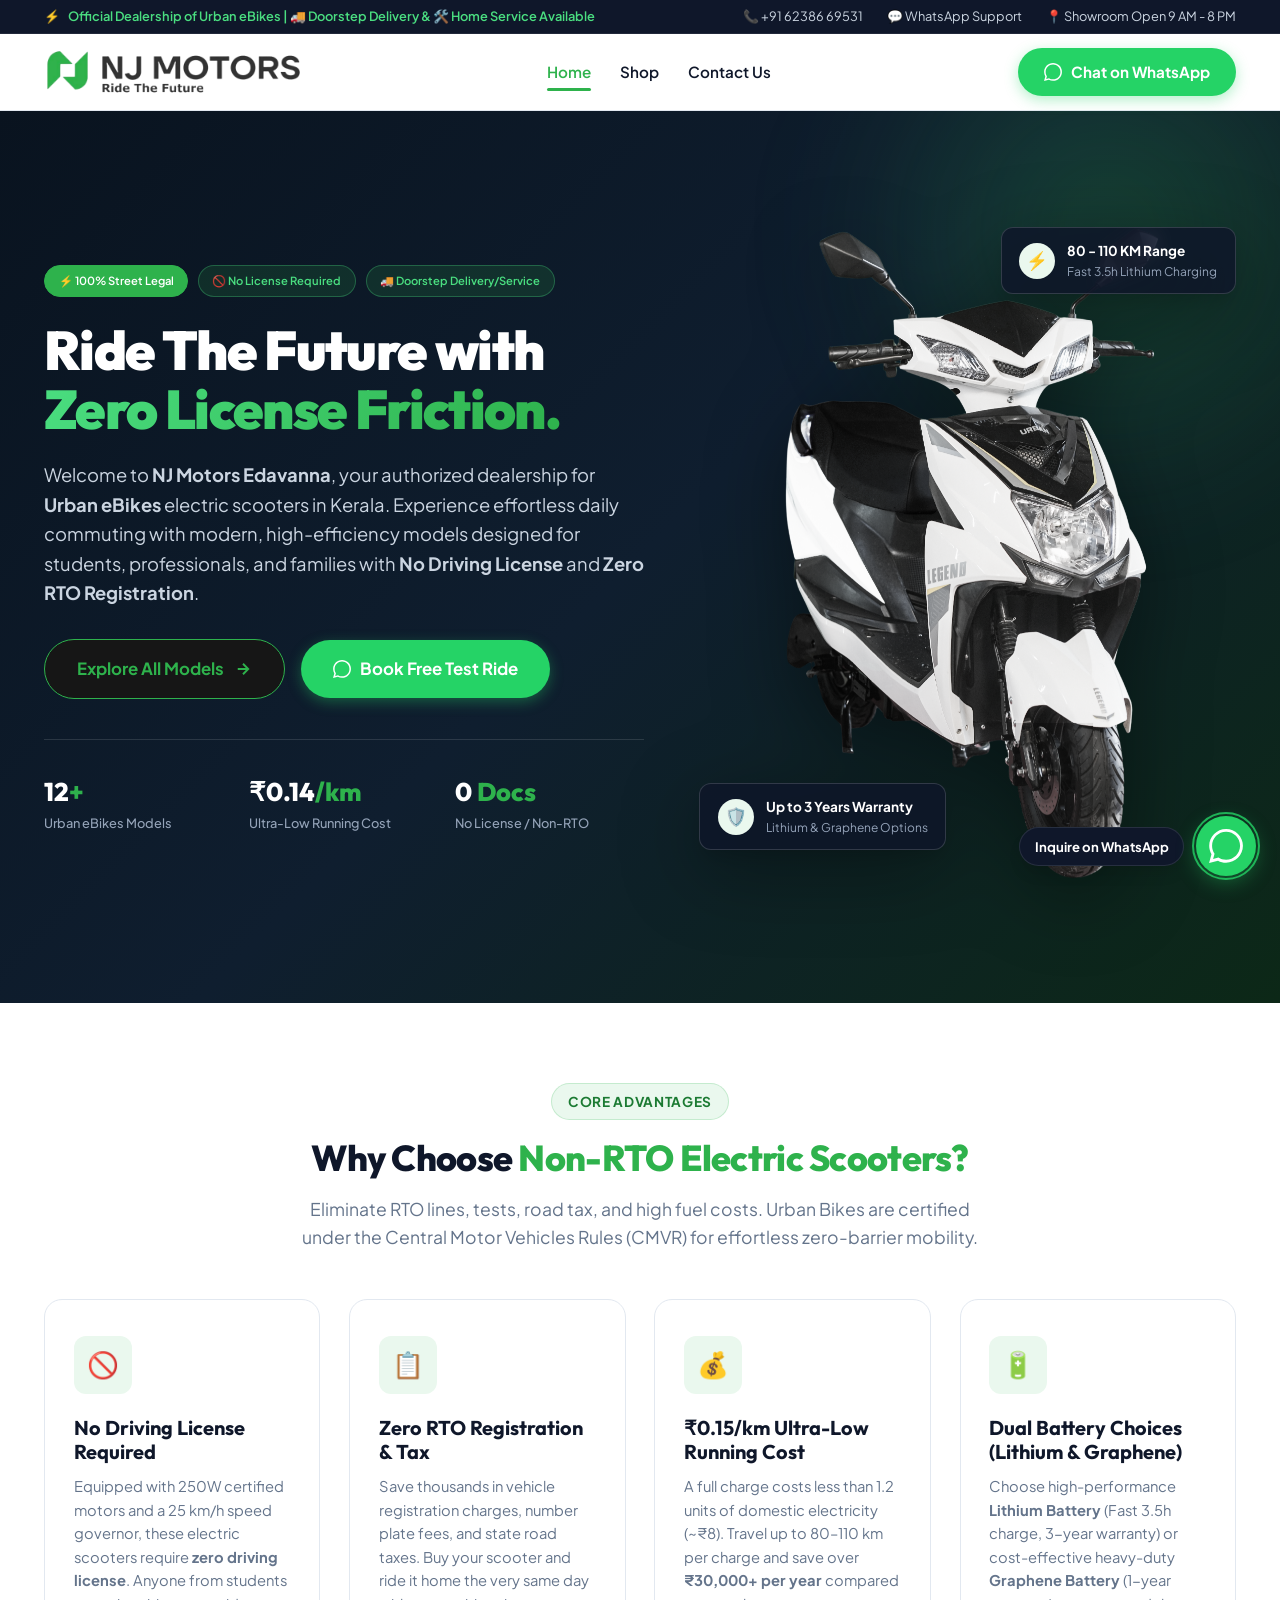
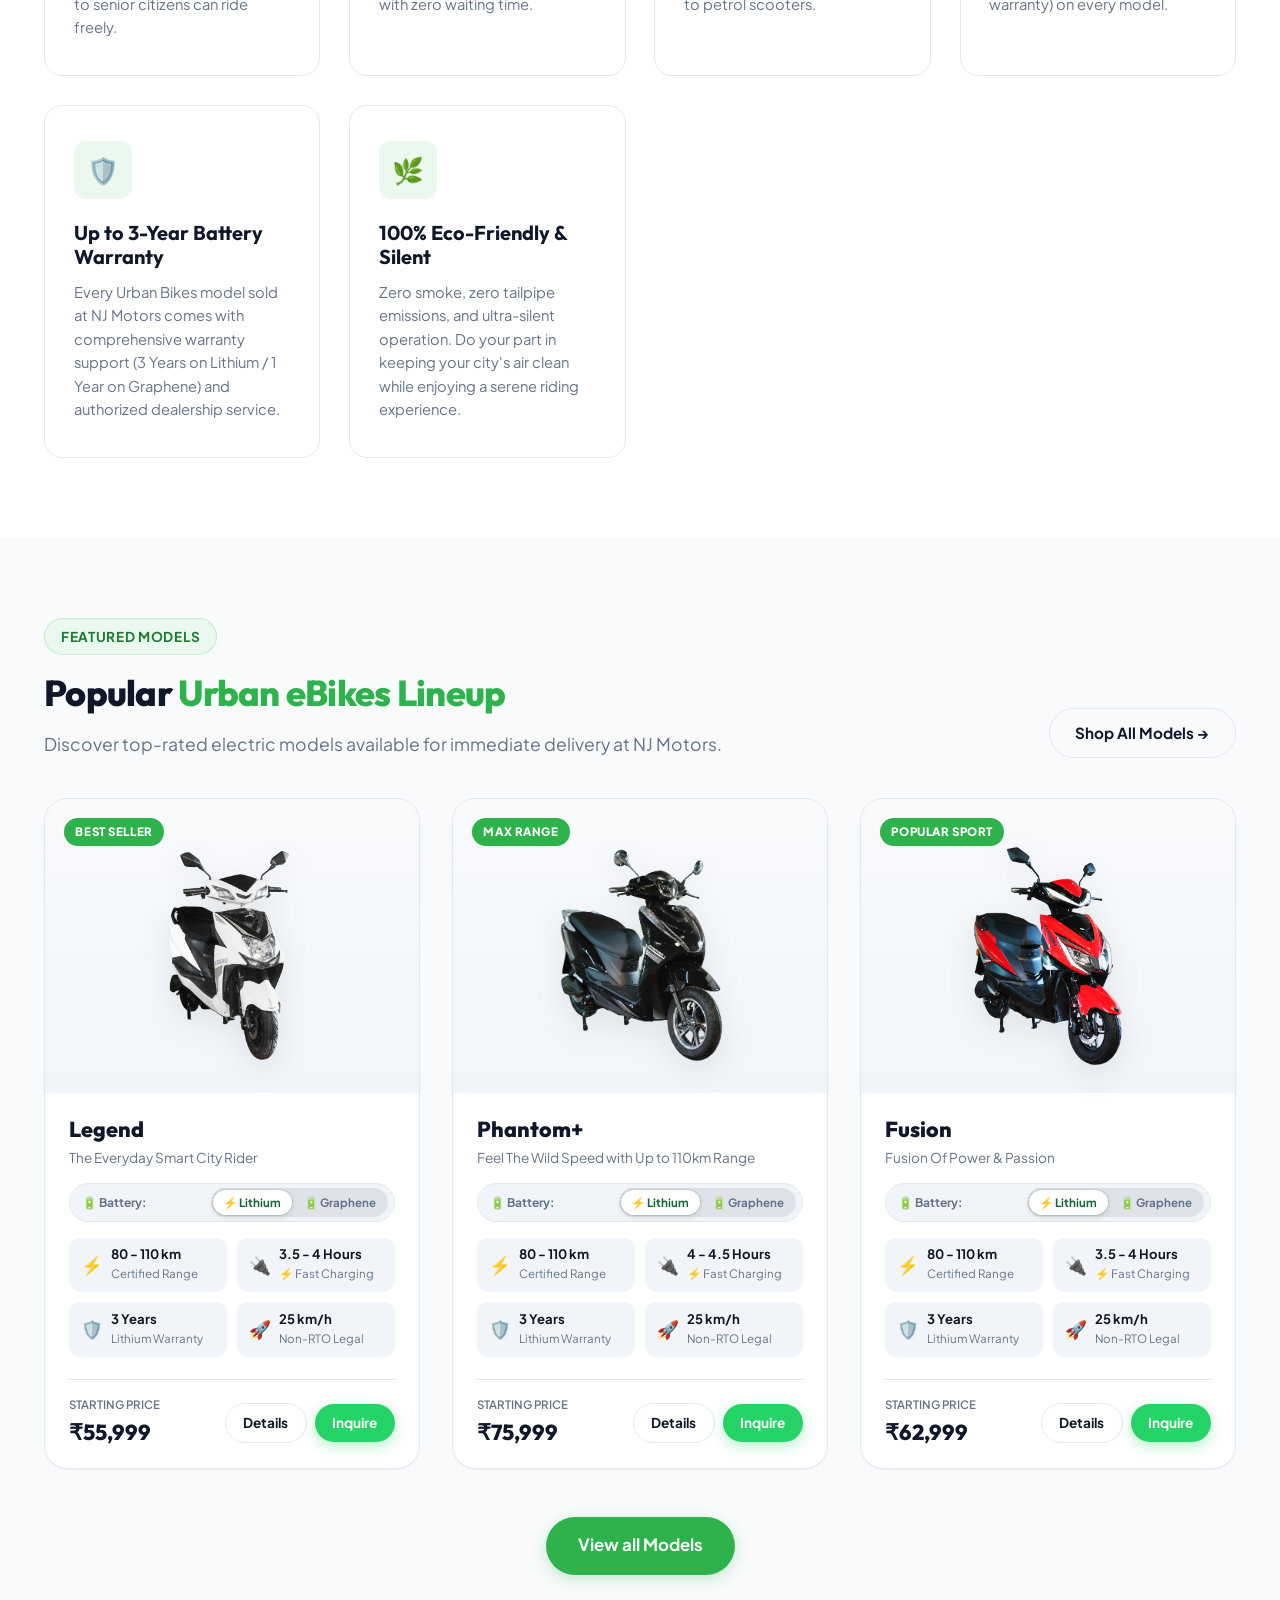
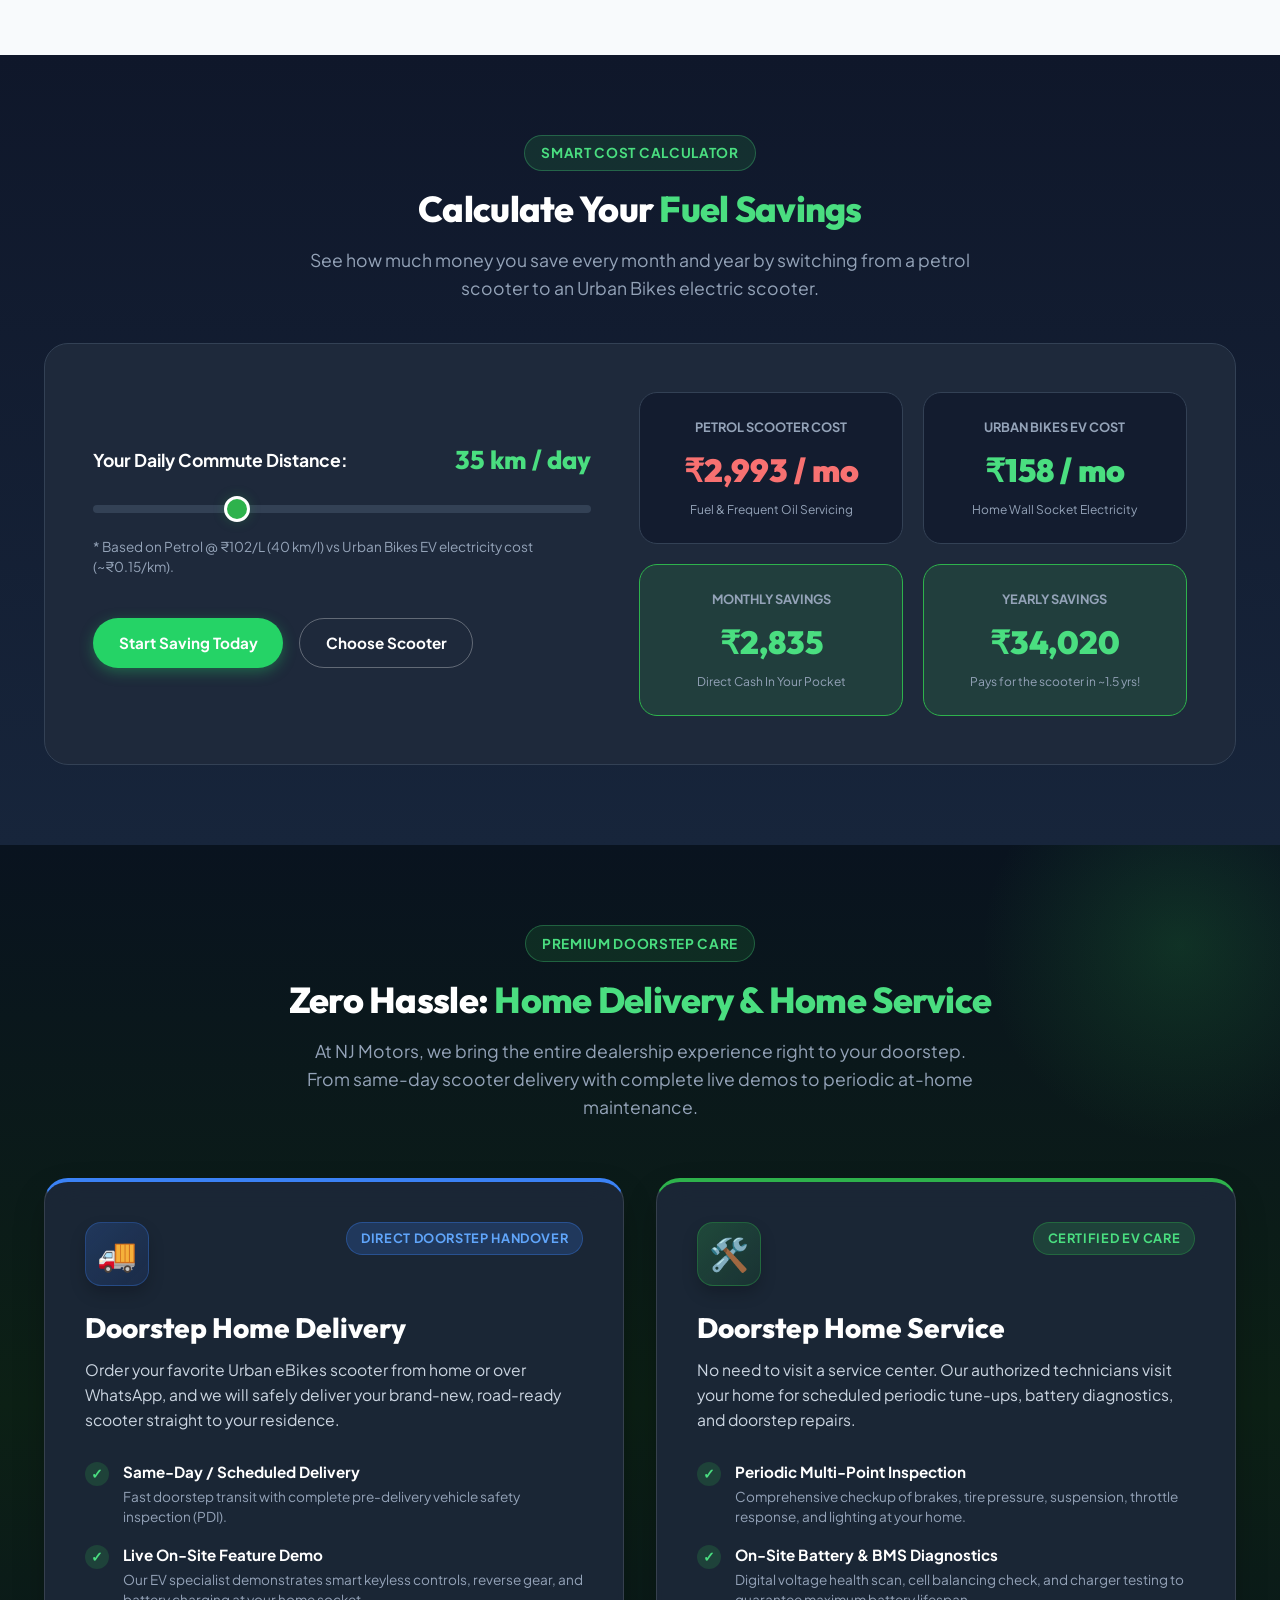
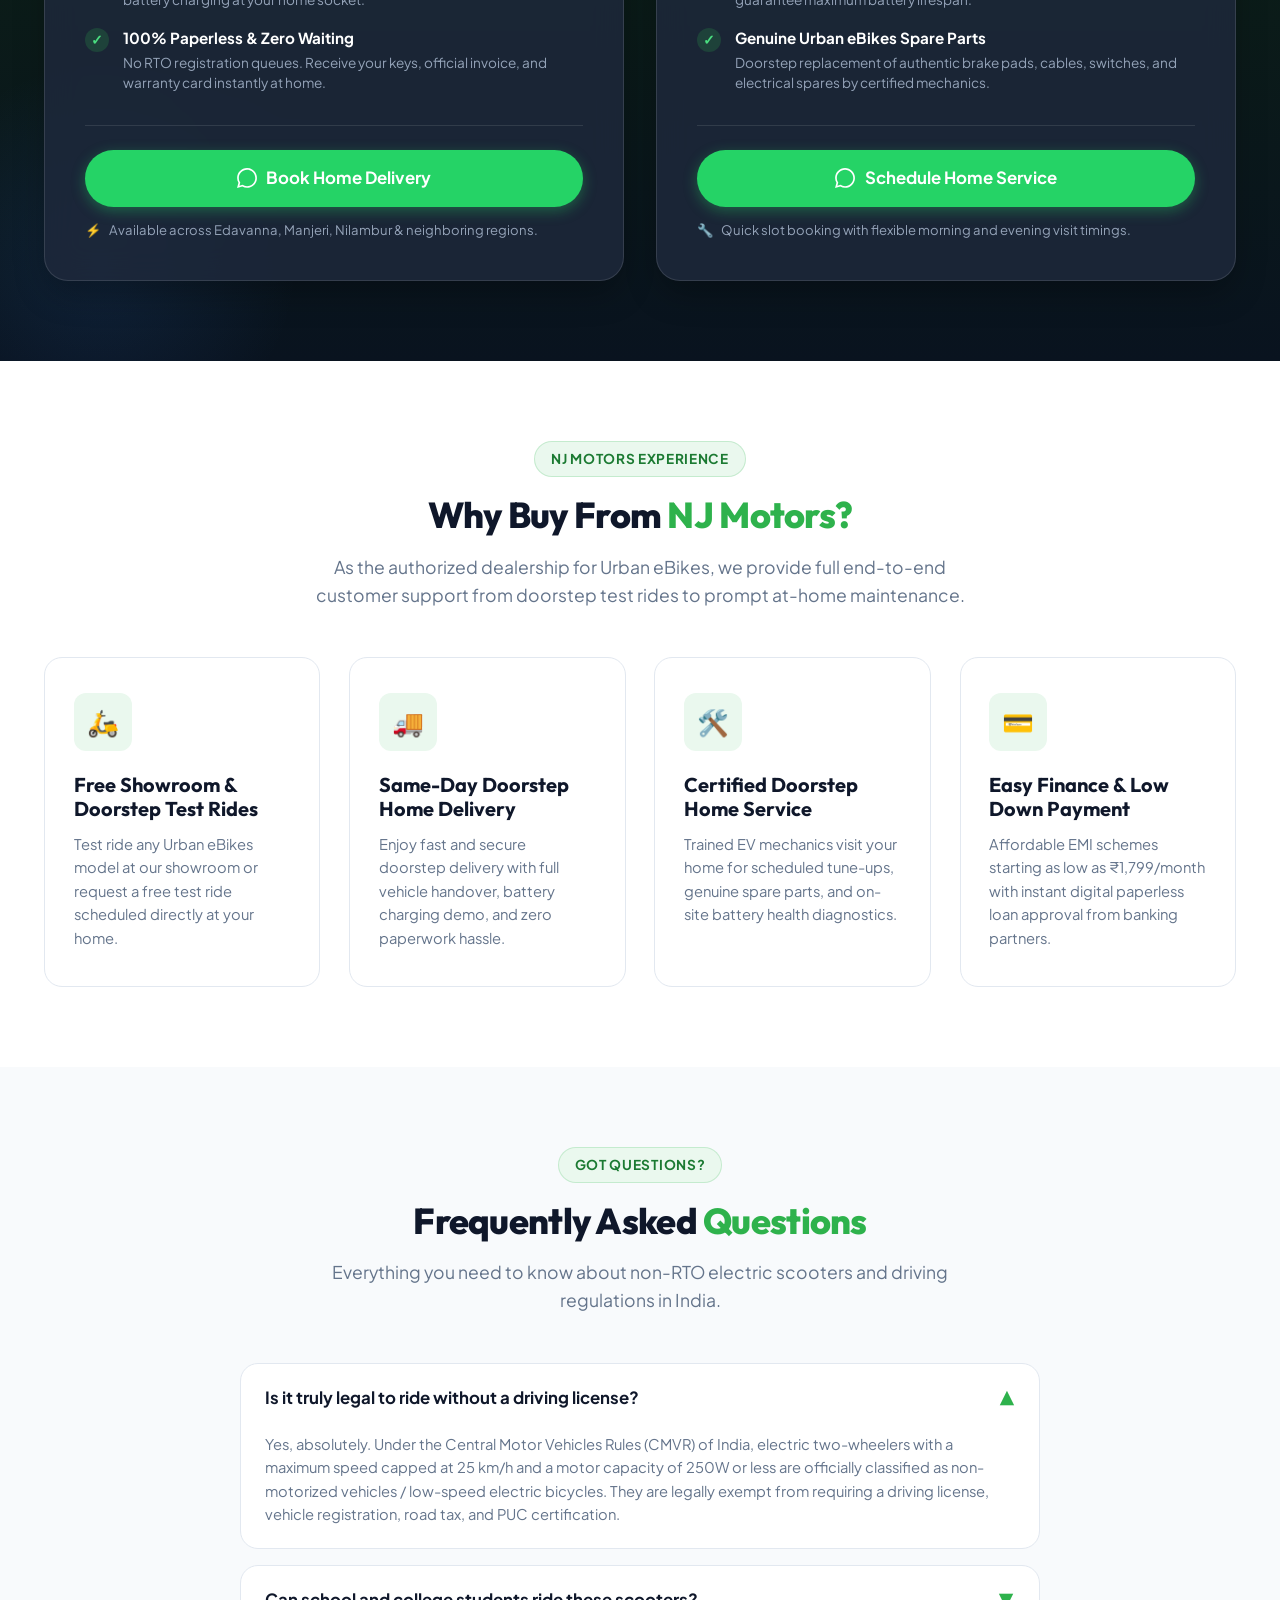
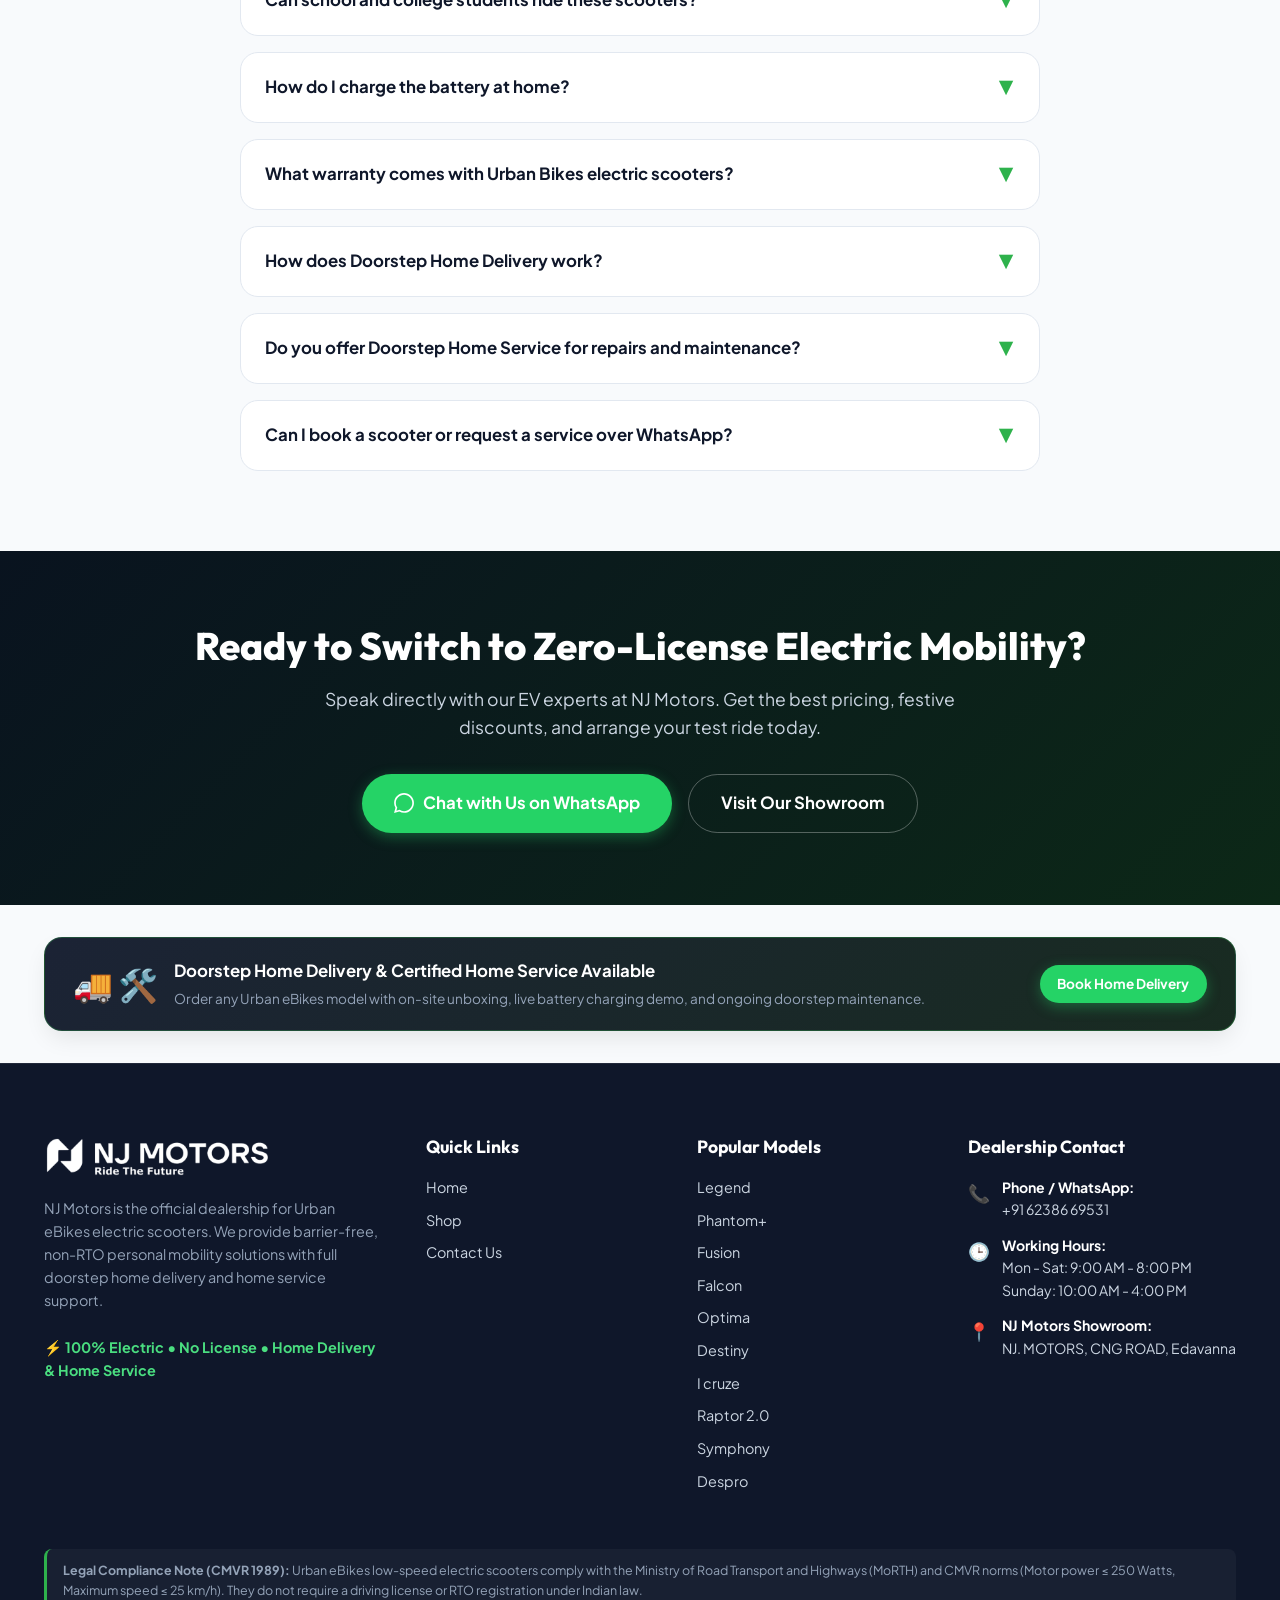
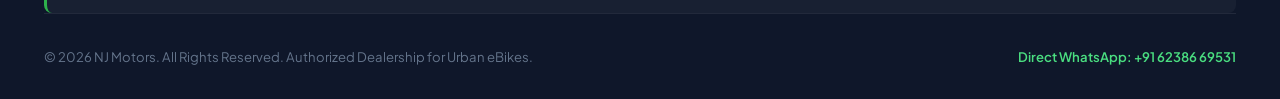
==== commit 7a51d7b5: "Some fixes" ====
--- a/index.html
+++ b/index.html
@@ -235,7 +235,7 @@
   <div class="mobile-nav-overlay" id="mobileNavOverlay"></div>
   <div class="mobile-nav-drawer" id="mobileNavDrawer">
     <div class="mobile-drawer-header">
-      <img src="assets/logo.png" alt="NJ Motors Logo" style="height: 38px;" />
+      <img src="assets/logo.png" alt="NJ Motors Logo" style="height: 32px;" />
       <button class="mobile-drawer-close" id="mobileDrawerClose" aria-label="Close Menu">✕</button>
     </div>
     <div class="mobile-nav-links">
@@ -243,9 +243,12 @@
       <a href="models.html" class="mobile-nav-link">Shop</a>
       <a href="contact.html" class="mobile-nav-link">Contact Us</a>
     </div>
-    <div style="margin-top: auto; padding-top: 1.5rem;">
-      <a href="https://wa.me/916238669531?text=Hi%20NJ%20Motors,%20I%20want%20to%20know%20more%20about%20Urban%20Bikes!" class="btn btn-whatsapp btn-block" target="_blank">
-        WhatsApp: +91 62386 69531
+    <div style="margin-top: auto; padding-top: 1.5rem; display: flex; flex-direction: row; gap: 0.75rem;">
+      <a href="tel:+916238669531" class="btn btn-primary call-now-cta" style="flex: 1; padding: 0.85rem 0;" aria-label="Call Now">
+        <svg width="22" height="22" viewBox="0 0 24 24" fill="none" stroke="currentColor" stroke-width="2" stroke-linecap="round" stroke-linejoin="round"><path d="M22 16.92v3a2 2 0 0 1-2.18 2 19.79 19.79 0 0 1-8.63-3.07 19.5 19.5 0 0 1-6-6 19.79 19.79 0 0 1-3.07-8.67A2 2 0 0 1 4.11 2h3a2 2 0 0 1 2 1.72 12.84 12.84 0 0 0 .7 2.81 2 2 0 0 1-.45 2.11L8.09 9.91a16 16 0 0 0 6 6l1.27-1.27a2 2 0 0 1 2.11-.45 12.84 12.84 0 0 0 2.81.7A2 2 0 0 1 22 16.92z"></path></svg>
+      </a>
+      <a href="https://wa.me/916238669531?text=Hi%20NJ%20Motors,%20I%20want%20to%20know%20more%20about%20Urban%20Bikes!" class="btn btn-whatsapp" style="flex: 1; padding: 0.85rem 0;" aria-label="WhatsApp" target="_blank">
+        <svg width="24" height="24" viewBox="0 0 24 24" fill="currentColor"><path d="M.057 24l1.687-6.163c-1.041-1.804-1.588-3.849-1.587-5.946.003-6.556 5.338-11.891 11.893-11.891 3.181.001 6.167 1.24 8.413 3.488 2.245 2.248 3.481 5.236 3.48 8.414-.003 6.557-5.338 11.892-11.893 11.892-1.99-.001-3.951-.5-5.688-1.448l-6.305 1.654zm6.597-3.807c1.676.995 3.276 1.591 5.392 1.592 5.448 0 9.886-4.434 9.889-9.885.002-5.462-4.415-9.89-9.881-9.892-5.452 0-9.887 4.434-9.889 9.884-.001 2.225.651 3.891 1.746 5.634l-.999 3.648 3.742-.981z"/></svg>
       </a>
     </div>
   </div>
@@ -258,8 +261,8 @@
         <div class="hero-badge-row">
           <span class="hero-badge highlight">⚡ 100% Street Legal</span>
           <span class="hero-badge">🚫 No License Required</span>
-          <span class="hero-badge">🚚 Doorstep Home Delivery</span>
-          <span class="hero-badge">🛠️ Doorstep Home Service</span>
+          <span class="hero-badge">🚚 Doorstep Delivery/Service</span>
+          <!-- <span class="hero-badge">🛠️ Doorstep Home Service</span> -->
         </div>
 
         <h1 class="hero-title">
@@ -271,7 +274,7 @@
         </p>
 
         <div class="hero-actions">
-          <a href="models.html" class="btn btn-primary btn-lg">
+          <a href="models.html" class="btn btn-primary-outline btn-lg">
             Explore All Models
             <svg width="18" height="18" viewBox="0 0 24 24" fill="none" stroke="currentColor" stroke-width="2.5"><path d="M5 12h14M12 5l7 7-7 7"/></svg>
           </a>
@@ -574,7 +577,7 @@
 
       <div class="text-center" style="margin-top: 3rem;">
         <a href="models.html" class="btn btn-primary btn-lg">
-          Browse Full Catalog (All Models) →
+          View all Models
         </a>
       </div>
     </div>
@@ -695,7 +698,7 @@
           <div class="doorstep-card-footer">
             <a href="https://wa.me/916238669531?text=Hi%20NJ%20Motors,%20I%20want%20to%20order%20an%20Urban%20eBikes%20electric%20scooter%20with%20Doorstep%20Home%20Delivery." class="btn btn-whatsapp btn-block btn-lg" target="_blank">
               <svg width="20" height="20" viewBox="0 0 24 24" fill="currentColor"><path d="M.057 24l1.687-6.163c-1.041-1.804-1.588-3.849-1.587-5.946.003-6.556 5.338-11.891 11.893-11.891 3.181.001 6.167 1.24 8.413 3.488 2.245 2.248 3.481 5.236 3.48 8.414-.003 6.557-5.338 11.892-11.893 11.892-1.99-.001-3.951-.5-5.688-1.448l-6.305 1.654zm6.597-3.807c1.676.995 3.276 1.591 5.392 1.592 5.448 0 9.886-4.434 9.889-9.885.002-5.462-4.415-9.89-9.881-9.892-5.452 0-9.887 4.434-9.889 9.884-.001 2.225.651 3.891 1.746 5.634l-.999 3.648 3.742-.981z"/></svg>
-              Book Home Delivery on WhatsApp
+              Book Home Delivery
             </a>
             <div class="doorstep-footer-note">
               <span>⚡</span> Available across Edavanna, Manjeri, Nilambur &amp; neighboring regions.
@@ -744,7 +747,7 @@
           <div class="doorstep-card-footer">
             <a href="https://wa.me/916238669531?text=Hi%20NJ%20Motors,%20I%20would%20like%20to%20schedule%20a%20Doorstep%20Home%20Service%20visit%20for%20my%20Urban%20eBikes%20scooter." class="btn btn-whatsapp btn-block btn-lg" target="_blank">
               <svg width="20" height="20" viewBox="0 0 24 24" fill="currentColor"><path d="M.057 24l1.687-6.163c-1.041-1.804-1.588-3.849-1.587-5.946.003-6.556 5.338-11.891 11.893-11.891 3.181.001 6.167 1.24 8.413 3.488 2.245 2.248 3.481 5.236 3.48 8.414-.003 6.557-5.338 11.892-11.893 11.892-1.99-.001-3.951-.5-5.688-1.448l-6.305 1.654zm6.597-3.807c1.676.995 3.276 1.591 5.392 1.592 5.448 0 9.886-4.434 9.889-9.885.002-5.462-4.415-9.89-9.881-9.892-5.452 0-9.887 4.434-9.889 9.884-.001 2.225.651 3.891 1.746 5.634l-.999 3.648 3.742-.981z"/></svg>
-              Schedule Home Service on WhatsApp
+              Schedule Home Service
             </a>
             <div class="doorstep-footer-note">
               <span>🔧</span> Quick slot booking with flexible morning and evening visit timings.
@@ -898,6 +901,22 @@
     </div>
   </section>
 
+  <!-- Doorstep Convenience Promo Banner -->
+  <div class="container" style="padding-top: 2rem; padding-bottom: 0;">
+    <div class="doorstep-promo-banner" style="margin-bottom: 2rem;">
+      <div class="doorstep-promo-content">
+        <div class="doorstep-promo-icon">🚚 🛠️</div>
+        <div>
+          <div class="doorstep-promo-title">Doorstep Home Delivery &amp; Certified Home Service Available</div>
+          <div class="doorstep-promo-sub">Order any Urban eBikes model with on-site unboxing, live battery charging demo, and ongoing doorstep maintenance.</div>
+        </div>
+      </div>
+      <a href="https://wa.me/916238669531?text=Hi%20NJ%20Motors,%20I%20want%20to%20order%20an%20Urban%20eBikes%20scooter%20with%20Doorstep%20Home%20Delivery." class="btn btn-whatsapp btn-sm" target="_blank">
+        Book Home Delivery
+      </a>
+    </div>
+  </div>
+
   <!-- Footer -->
   <footer class="site-footer">
     <div class="container">
--- a/css/style.css
+++ b/css/style.css
@@ -210,7 +210,11 @@
   color: var(--text-white);
   box-shadow: 0 4px 14px var(--primary-glow);
 }
-
+.btn-primary-outline{
+  color: var(--primary);
+  border: 1px solid var(--primary);
+  background-color: rgb(22, 22, 22);
+}
 .btn-primary:hover {
   background-color: var(--primary-hover);
   transform: translateY(-2px);
@@ -330,6 +334,11 @@
   width: auto;
   object-fit: contain;
 }
+@media (max-width: 768px) {
+  .brand-logo-img {
+    height: 36px;
+  }
+}
 
 .nav-links {
   display: flex;
@@ -394,7 +403,7 @@
   width: 300px;
   height: 100%;
   background: var(--bg-surface);
-  z-index: 1001;
+  z-index: 10000;
   padding: 2rem 1.5rem;
   box-shadow: var(--shadow-xl);
   transition: right var(--transition-smooth);
@@ -492,8 +501,8 @@
   border: 1px solid rgba(74, 222, 128, 0.3);
   padding: 0.35rem 0.85rem;
   border-radius: var(--radius-full);
-  font-size: 0.82rem;
-  font-weight: 700;
+  font-size: 0.70rem;
+  font-weight: 600;
 }
 
 .hero-badge.highlight {
@@ -715,6 +724,9 @@
   grid-template-columns: repeat(auto-fill, minmax(320px, 1fr));
   gap: 2rem;
   margin-top: 2.5rem;
+  @media (max-width: 390px) {
+    grid-template-columns: repeat(auto-fill, minmax(90%, 1fr));  
+  }
 }
 
 .scooter-card {
@@ -775,7 +787,8 @@
 }
 
 .scooter-img {
-  max-height: 180px;
+  height: 230px;
+  object-fit: cover;
   width: auto;
   transition: transform var(--transition-smooth);
   filter: drop-shadow(0 10px 15px rgba(0, 0, 0, 0.08));
@@ -817,6 +830,10 @@
   border-radius: var(--radius-full);
   padding: 0.25rem 0.35rem 0.25rem 0.75rem;
   margin-bottom: 1rem;
+  @media (max-width: 350px) {
+    flex-wrap: wrap;
+    justify-content: center;
+  }
 }
 
 .card-battery-toggle-lbl {
@@ -875,6 +892,9 @@
   grid-template-columns: 1fr 1fr;
   gap: 0.6rem;
   margin-bottom: 1.4rem;
+  @media (max-width: 390px) {
+    grid-template-columns: 1fr;
+  }
 }
 
 .spec-pill {
@@ -921,6 +941,11 @@
   align-items: center;
   justify-content: space-between;
   gap: 0.75rem;
+}
+@media (max-width: 400px) {
+  .card-footer {
+    flex-direction: column;
+  }
 }
 
 .scooter-price-box {
@@ -2765,6 +2790,60 @@
   }
 }
 
+@media (max-width: 768px) {
+  .doorstep-section {
+    padding: 3.5rem 0;
+  }
+  
+  .doorstep-card-header {
+    flex-direction: column;
+    gap: 0.85rem;
+  }
+  
+  .doorstep-card-title {
+    font-size: 1.5rem;
+  }
+
+  .doorstep-promo-banner {
+    flex-direction: column;
+    text-align: center;
+    padding: 1.5rem;
+  }
+
+  .doorstep-promo-content {
+    flex-direction: column;
+    gap: 0.5rem;
+  }
+}
+
+@media (max-width: 480px) {
+  .doorstep-section {
+    padding: 2.5rem 0;
+  }
+  
+  .doorstep-card-title {
+    font-size: 1.35rem;
+  }
+  
+  .doorstep-footer-note {
+    align-items: flex-start;
+  }
+  
+  .doorstep-footer-note span {
+    margin-top: 0.15rem;
+  }
+  
+  .doorstep-feature-row {
+    gap: 0.65rem;
+  }
+}
+
 .d-none{
   display: none;
+}
+.call-now-cta{
+  background-color: #000000bb;
+}
+.call-now-cta span{
+  padding: 0 3px;
 }
